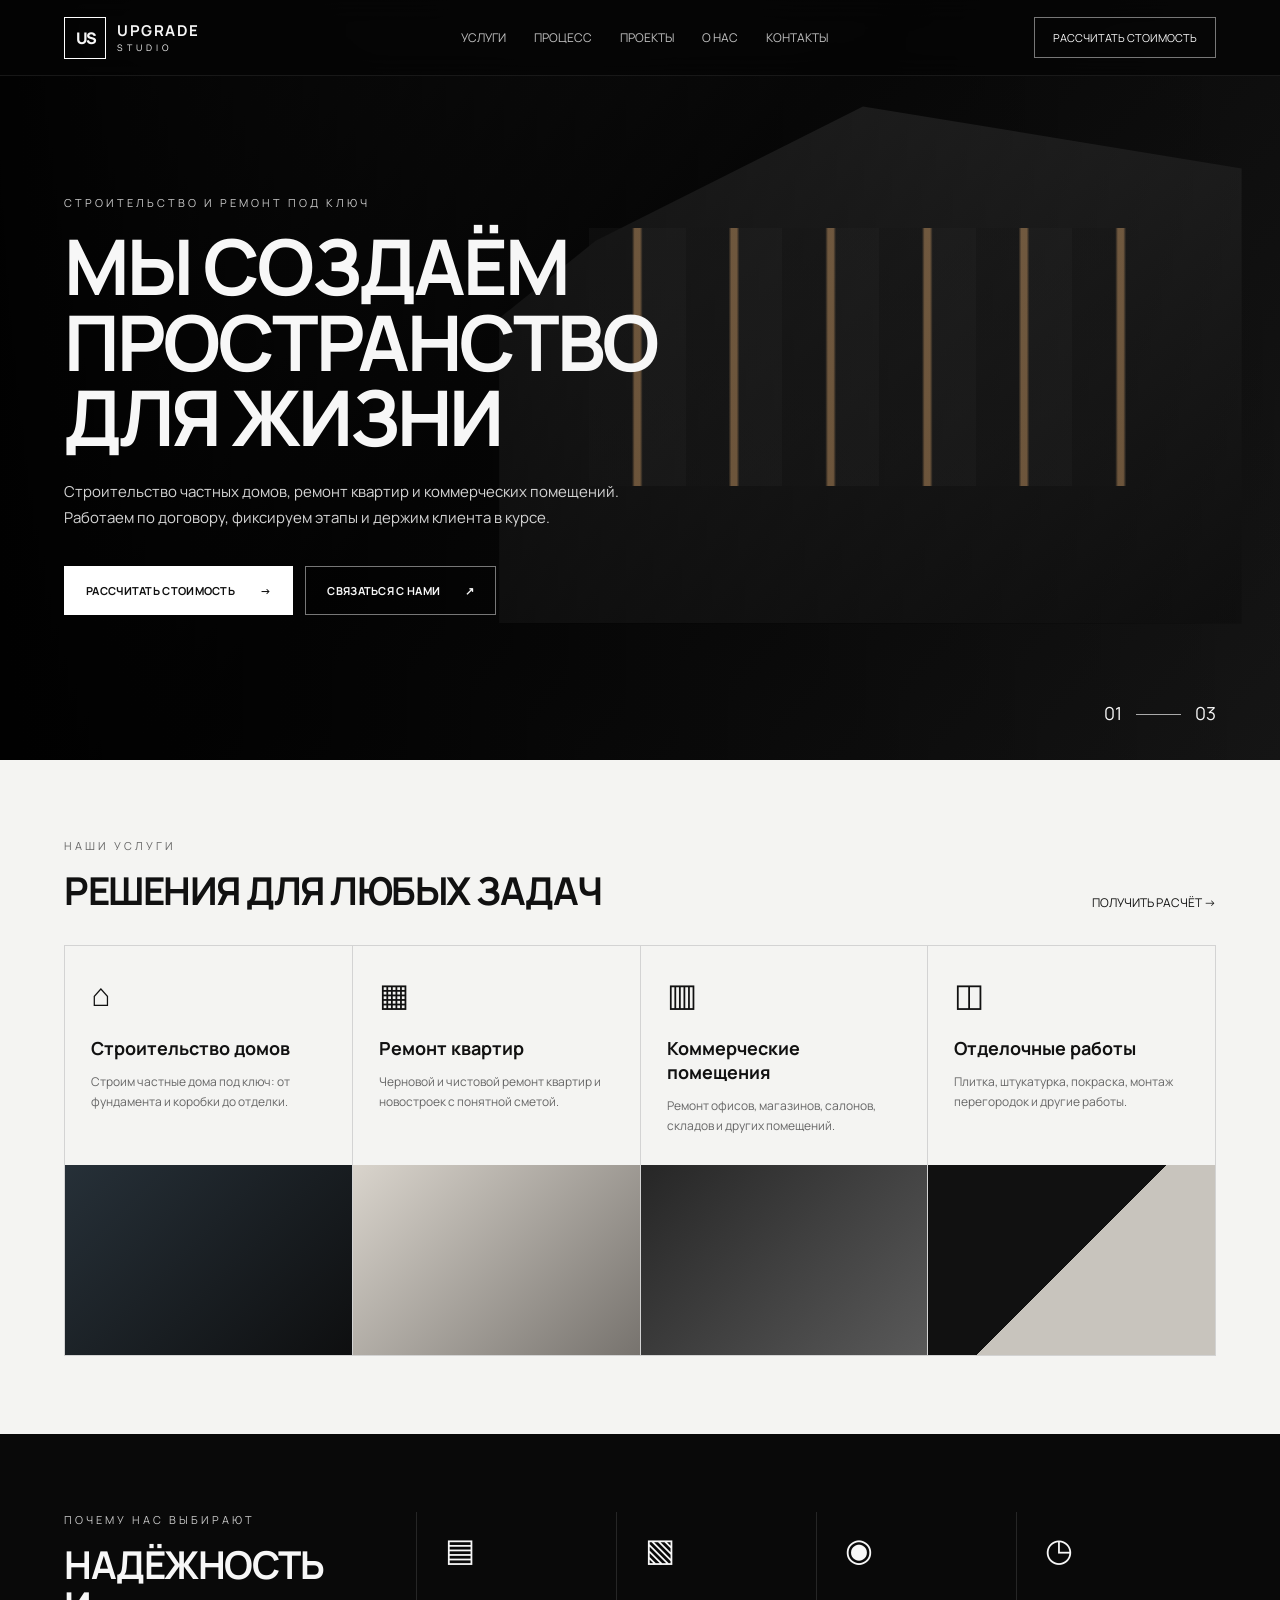
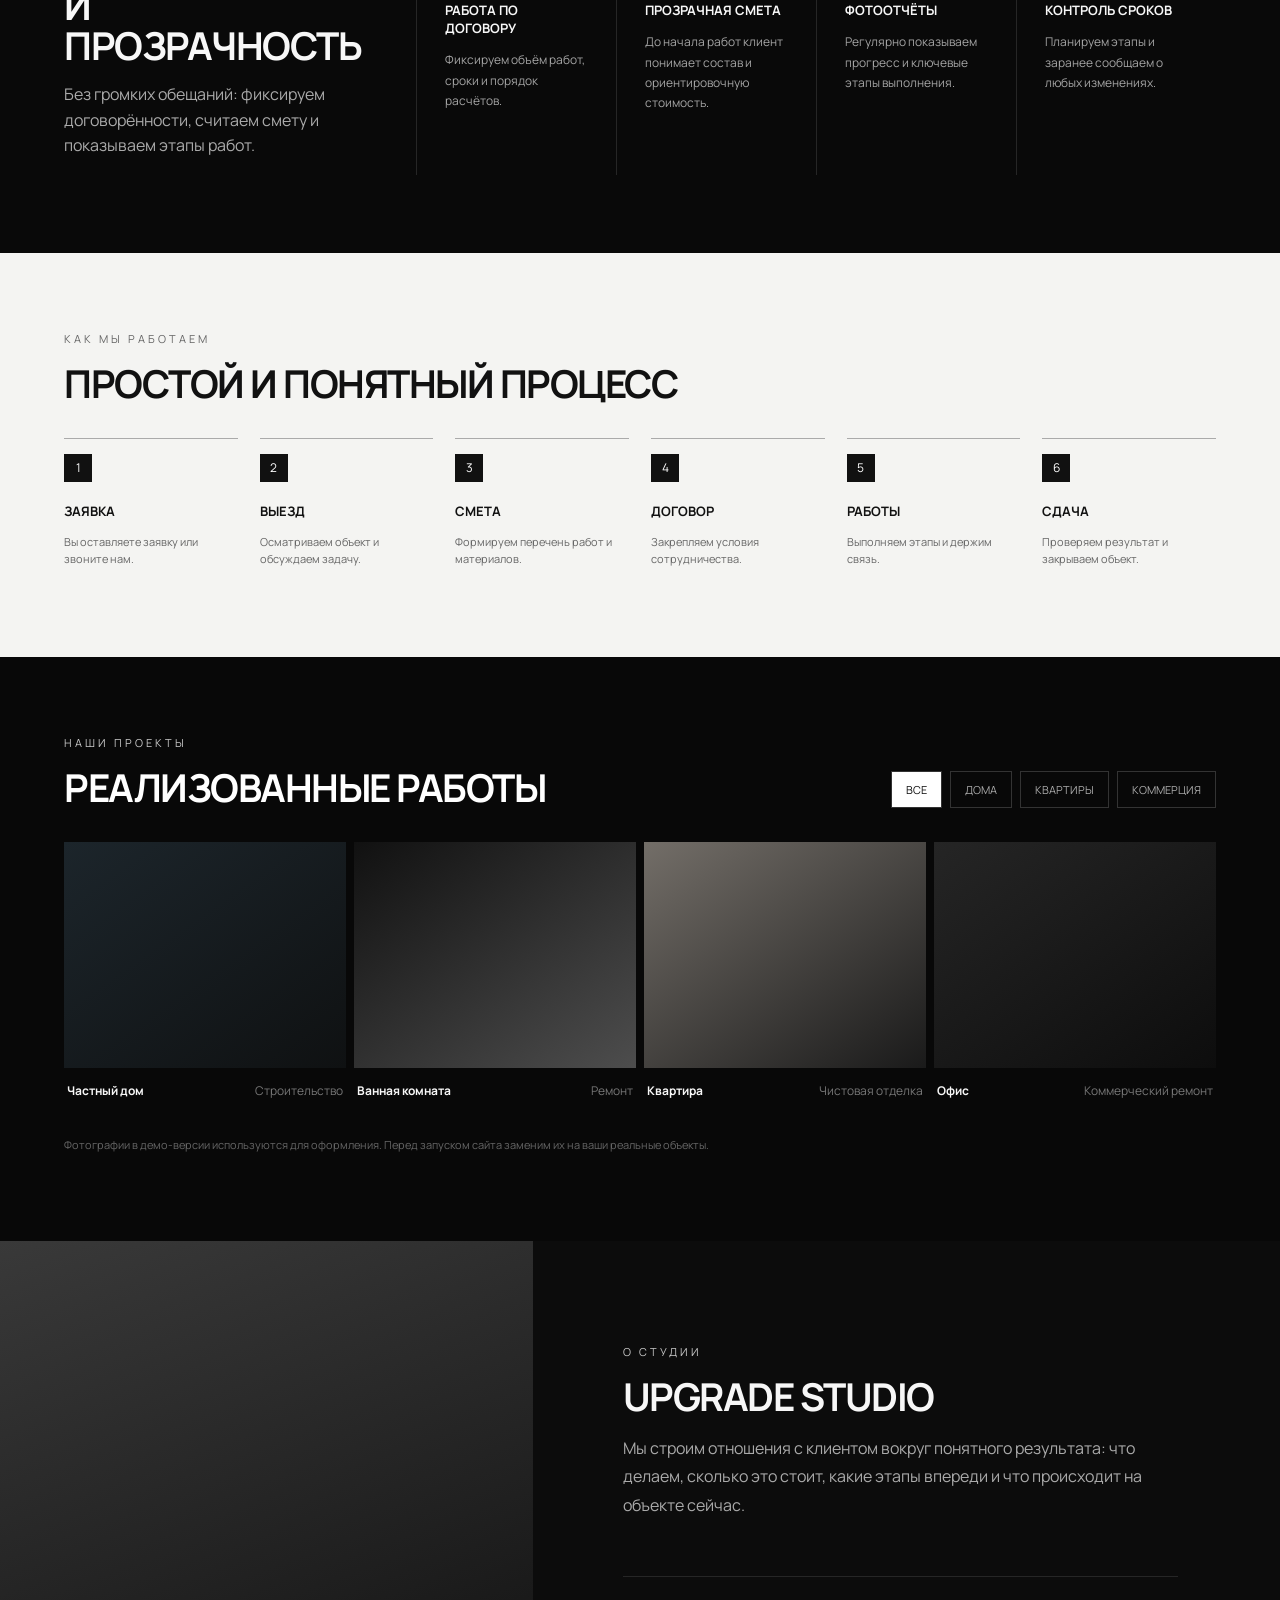
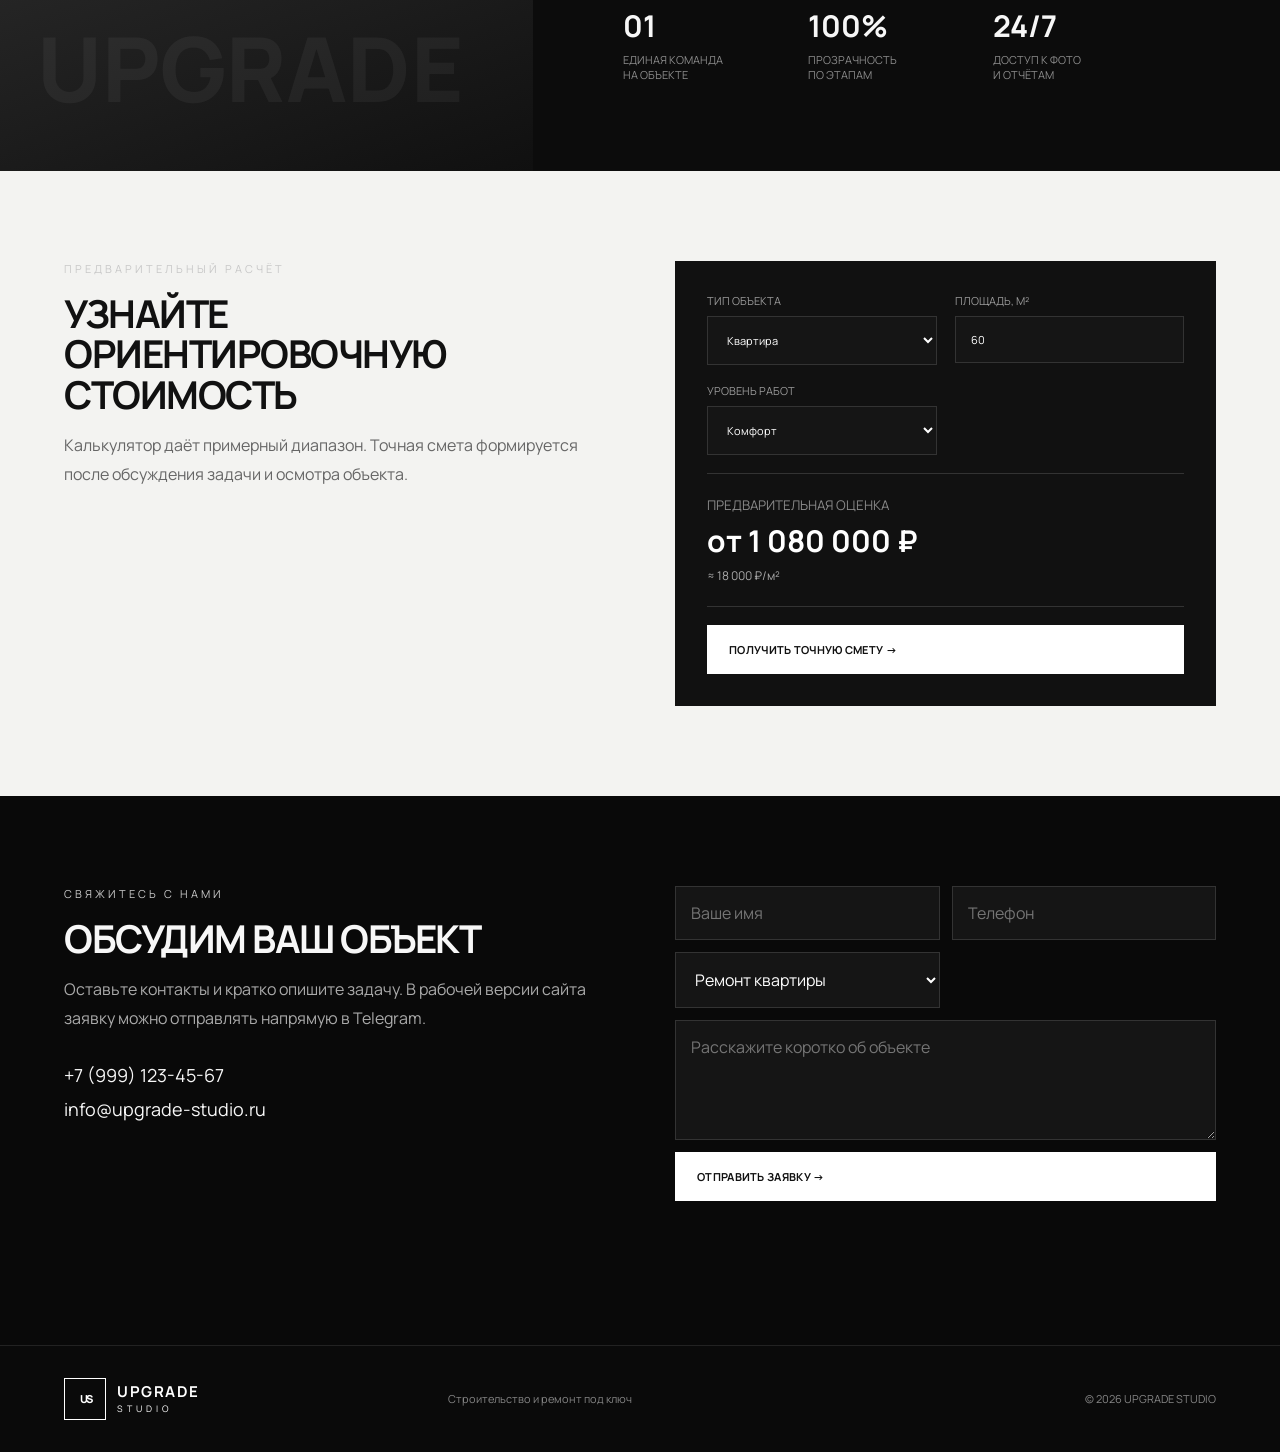
==== index.html @ ac1c72d6 "Add files via upload" ====
<!doctype html>
<html lang="ru">
<head>
  <meta charset="utf-8" />
  <meta name="viewport" content="width=device-width,initial-scale=1" />
  <meta name="description" content="UPGRADE STUDIO — строительство и ремонт под ключ. Прозрачная смета, договор, фотоотчёты и контроль сроков." />
  <title>UPGRADE STUDIO — строительство и ремонт под ключ</title>
  <link rel="preconnect" href="https://fonts.googleapis.com">
  <link rel="preconnect" href="https://fonts.gstatic.com" crossorigin>
  <link href="https://fonts.googleapis.com/css2?family=Manrope:wght@400;500;600;700;800&display=swap" rel="stylesheet">
  <link rel="stylesheet" href="styles.css" />
</head>
<body>
  <header class="header" id="top">
    <a class="brand" href="#top" aria-label="UPGRADE STUDIO">
      <span class="brand-mark">US</span>
      <span class="brand-text"><b>UPGRADE</b><small>STUDIO</small></span>
    </a>
    <nav class="nav" id="nav">
      <a href="#services">Услуги</a>
      <a href="#process">Процесс</a>
      <a href="#projects">Проекты</a>
      <a href="#about">О нас</a>
      <a href="#contacts">Контакты</a>
    </nav>
    <a class="header-cta" href="#calc">Рассчитать стоимость</a>
    <button class="menu-btn" id="menuBtn" aria-label="Открыть меню">☰</button>
  </header>

  <main>
    <section class="hero">
      <div class="hero-bg" aria-hidden="true"></div>
      <div class="hero-overlay" aria-hidden="true"></div>
      <div class="hero-content reveal">
        <p class="eyebrow">СТРОИТЕЛЬСТВО И РЕМОНТ ПОД КЛЮЧ</p>
        <h1>МЫ СОЗДАЁМ<br>ПРОСТРАНСТВО<br>ДЛЯ ЖИЗНИ</h1>
        <p class="hero-copy">Строительство частных домов, ремонт квартир и коммерческих помещений. Работаем по договору, фиксируем этапы и держим клиента в курсе.</p>
        <div class="hero-actions">
          <a class="btn btn-light" href="#calc">Рассчитать стоимость <span>→</span></a>
          <a class="btn btn-ghost" href="#contacts">Связаться с нами <span>↗</span></a>
        </div>
      </div>
      <div class="hero-index">01 <span></span> 03</div>
    </section>

    <section class="section light" id="services">
      <div class="section-head reveal">
        <div>
          <p class="eyebrow dark">НАШИ УСЛУГИ</p>
          <h2>РЕШЕНИЯ ДЛЯ ЛЮБЫХ ЗАДАЧ</h2>
        </div>
        <a class="text-link" href="#calc">Получить расчёт →</a>
      </div>
      <div class="service-grid">
        <article class="service-card reveal">
          <div class="service-icon">⌂</div>
          <h3>Строительство домов</h3>
          <p>Строим частные дома под ключ: от фундамента и коробки до отделки.</p>
          <div class="service-photo photo-house"></div>
        </article>
        <article class="service-card reveal">
          <div class="service-icon">▦</div>
          <h3>Ремонт квартир</h3>
          <p>Черновой и чистовой ремонт квартир и новостроек с понятной сметой.</p>
          <div class="service-photo photo-flat"></div>
        </article>
        <article class="service-card reveal">
          <div class="service-icon">▥</div>
          <h3>Коммерческие помещения</h3>
          <p>Ремонт офисов, магазинов, салонов, складов и других помещений.</p>
          <div class="service-photo photo-office"></div>
        </article>
        <article class="service-card reveal">
          <div class="service-icon">◫</div>
          <h3>Отделочные работы</h3>
          <p>Плитка, штукатурка, покраска, монтаж перегородок и другие работы.</p>
          <div class="service-photo photo-finish"></div>
        </article>
      </div>
    </section>

    <section class="section dark-section" id="trust">
      <div class="trust-intro reveal">
        <p class="eyebrow">ПОЧЕМУ НАС ВЫБИРАЮТ</p>
        <h2>НАДЁЖНОСТЬ<br>И ПРОЗРАЧНОСТЬ</h2>
        <p>Без громких обещаний: фиксируем договорённости, считаем смету и показываем этапы работ.</p>
      </div>
      <div class="trust-grid">
        <article class="trust-card reveal"><div>▤</div><h3>Работа по договору</h3><p>Фиксируем объём работ, сроки и порядок расчётов.</p></article>
        <article class="trust-card reveal"><div>▧</div><h3>Прозрачная смета</h3><p>До начала работ клиент понимает состав и ориентировочную стоимость.</p></article>
        <article class="trust-card reveal"><div>◉</div><h3>Фотоотчёты</h3><p>Регулярно показываем прогресс и ключевые этапы выполнения.</p></article>
        <article class="trust-card reveal"><div>◷</div><h3>Контроль сроков</h3><p>Планируем этапы и заранее сообщаем о любых изменениях.</p></article>
      </div>
    </section>

    <section class="section light" id="process">
      <div class="section-head reveal">
        <div><p class="eyebrow dark">КАК МЫ РАБОТАЕМ</p><h2>ПРОСТОЙ И ПОНЯТНЫЙ ПРОЦЕСС</h2></div>
      </div>
      <div class="process-grid">
        <div class="step reveal"><span>1</span><h3>Заявка</h3><p>Вы оставляете заявку или звоните нам.</p></div>
        <div class="step reveal"><span>2</span><h3>Выезд</h3><p>Осматриваем объект и обсуждаем задачу.</p></div>
        <div class="step reveal"><span>3</span><h3>Смета</h3><p>Формируем перечень работ и материалов.</p></div>
        <div class="step reveal"><span>4</span><h3>Договор</h3><p>Закрепляем условия сотрудничества.</p></div>
        <div class="step reveal"><span>5</span><h3>Работы</h3><p>Выполняем этапы и держим связь.</p></div>
        <div class="step reveal"><span>6</span><h3>Сдача</h3><p>Проверяем результат и закрываем объект.</p></div>
      </div>
    </section>

    <section class="projects" id="projects">
      <div class="section-head projects-head reveal">
        <div><p class="eyebrow">НАШИ ПРОЕКТЫ</p><h2>РЕАЛИЗОВАННЫЕ РАБОТЫ</h2></div>
        <div class="filters" role="tablist">
          <button class="filter active" data-filter="all">Все</button>
          <button class="filter" data-filter="house">Дома</button>
          <button class="filter" data-filter="flat">Квартиры</button>
          <button class="filter" data-filter="commercial">Коммерция</button>
        </div>
      </div>
      <div class="project-grid">
        <article class="project house reveal"><div class="project-photo p1"></div><div class="project-meta"><b>Частный дом</b><span>Строительство</span></div></article>
        <article class="project flat reveal"><div class="project-photo p2"></div><div class="project-meta"><b>Ванная комната</b><span>Ремонт</span></div></article>
        <article class="project flat reveal"><div class="project-photo p3"></div><div class="project-meta"><b>Квартира</b><span>Чистовая отделка</span></div></article>
        <article class="project commercial reveal"><div class="project-photo p4"></div><div class="project-meta"><b>Офис</b><span>Коммерческий ремонт</span></div></article>
      </div>
      <p class="projects-note">Фотографии в демо-версии используются для оформления. Перед запуском сайта заменим их на ваши реальные объекты.</p>
    </section>

    <section class="about" id="about">
      <div class="about-photo reveal"></div>
      <div class="about-copy reveal">
        <p class="eyebrow">О СТУДИИ</p>
        <h2>UPGRADE STUDIO</h2>
        <p>Мы строим отношения с клиентом вокруг понятного результата: что делаем, сколько это стоит, какие этапы впереди и что происходит на объекте сейчас.</p>
        <div class="stats">
          <div><strong>01</strong><span>единая команда<br>на объекте</span></div>
          <div><strong>100%</strong><span>прозрачность<br>по этапам</span></div>
          <div><strong>24/7</strong><span>доступ к фото<br>и отчётам</span></div>
        </div>
      </div>
    </section>

    <section class="calculator" id="calc">
      <div class="calc-copy reveal">
        <p class="eyebrow">ПРЕДВАРИТЕЛЬНЫЙ РАСЧЁТ</p>
        <h2>УЗНАЙТЕ ОРИЕНТИРОВОЧНУЮ СТОИМОСТЬ</h2>
        <p>Калькулятор даёт примерный диапазон. Точная смета формируется после обсуждения задачи и осмотра объекта.</p>
      </div>
      <form class="calc-box reveal" id="calcForm">
        <label>Тип объекта
          <select id="type">
            <option value="flat">Квартира</option>
            <option value="house">Дом</option>
            <option value="commercial">Коммерческое помещение</option>
          </select>
        </label>
        <label>Площадь, м²
          <input id="area" type="number" min="10" max="1000" value="60" />
        </label>
        <label>Уровень работ
          <select id="level">
            <option value="base">Базовый</option>
            <option value="comfort" selected>Комфорт</option>
            <option value="premium">Премиум</option>
          </select>
        </label>
        <div class="estimate">
          <small>Предварительная оценка</small>
          <strong id="estimateValue">от 1 080 000 ₽</strong>
          <span id="estimateNote">≈ 18 000 ₽/м²</span>
        </div>
        <a class="btn btn-light full" href="#contacts">Получить точную смету →</a>
      </form>
    </section>

    <section class="contacts" id="contacts">
      <div class="contact-copy reveal">
        <p class="eyebrow">СВЯЖИТЕСЬ С НАМИ</p>
        <h2>ОБСУДИМ ВАШ ОБЪЕКТ</h2>
        <p>Оставьте контакты и кратко опишите задачу. В рабочей версии сайта заявку можно отправлять напрямую в Telegram.</p>
        <div class="contact-links">
          <a href="tel:+79991234567">+7 (999) 123-45-67</a>
          <a href="mailto:info@upgrade-studio.ru">info@upgrade-studio.ru</a>
        </div>
      </div>
      <form class="lead-form reveal" id="leadForm">
        <input name="name" placeholder="Ваше имя" required />
        <input name="phone" placeholder="Телефон" required />
        <select name="service"><option>Ремонт квартиры</option><option>Строительство дома</option><option>Коммерческое помещение</option><option>Отделочные работы</option></select>
        <textarea name="message" placeholder="Расскажите коротко об объекте"></textarea>
        <button class="btn btn-light full" type="submit">Отправить заявку →</button>
        <p class="form-status" id="formStatus"></p>
      </form>
    </section>
  </main>

  <footer class="footer">
    <a class="brand" href="#top"><span class="brand-mark">US</span><span class="brand-text"><b>UPGRADE</b><small>STUDIO</small></span></a>
    <p>Строительство и ремонт под ключ</p>
    <p>© 2026 UPGRADE STUDIO</p>
  </footer>
  <script src="script.js"></script>
</body>
</html>
---- styles.css ----
:root{--bg:#0a0a0a;--panel:#111;--text:#f7f7f7;--muted:#9d9d9d;--line:#262626;--light:#f4f4f2;--ink:#111}
*{box-sizing:border-box}html{scroll-behavior:smooth}body{margin:0;font-family:Manrope,Arial,sans-serif;background:var(--bg);color:var(--text)}a{color:inherit;text-decoration:none}button,input,select,textarea{font:inherit}
.header{height:76px;position:fixed;z-index:30;left:0;right:0;top:0;display:flex;align-items:center;gap:34px;padding:0 5vw;background:rgba(5,5,5,.72);backdrop-filter:blur(14px);border-bottom:1px solid rgba(255,255,255,.08)}.brand{display:flex;align-items:center;gap:11px;min-width:190px}.brand-mark{width:42px;height:42px;border:1px solid #fff;display:grid;place-items:center;font-weight:800;letter-spacing:-2px}.brand-text{display:flex;flex-direction:column;line-height:1}.brand-text b{font-size:15px;letter-spacing:1.5px}.brand-text small{font-size:9px;letter-spacing:4px;margin-top:5px}.nav{display:flex;gap:28px;margin:auto;font-size:12px;text-transform:uppercase}.nav a{opacity:.78;transition:.2s}.nav a:hover{opacity:1}.header-cta{border:1px solid #777;padding:12px 18px;font-size:11px;text-transform:uppercase}.menu-btn{display:none;margin-left:auto;background:none;border:0;color:#fff;font-size:26px}
.hero{min-height:760px;position:relative;display:flex;align-items:center;padding:120px 5vw 70px;overflow:hidden}.hero-bg{position:absolute;inset:0;background:linear-gradient(135deg,#222 0%,#0b0b0b 45%,#181818 100%)}.hero-bg:after{content:"";position:absolute;right:3vw;top:14%;width:58%;height:68%;background:linear-gradient(145deg,#333,#111);clip-path:polygon(13% 26%,49% 0,100% 12%,100% 100%,0 100%,0 41%);box-shadow:0 40px 120px #000}.hero-bg:before{content:"";position:absolute;right:12vw;top:30%;width:42%;height:34%;background:repeating-linear-gradient(90deg,#161616 0 8%,#d9a56c 8.5% 9.5%,#202020 10% 18%);opacity:.45;z-index:2}.hero-overlay{position:absolute;inset:0;background:linear-gradient(90deg,rgba(0,0,0,.95),rgba(0,0,0,.52) 46%,rgba(0,0,0,.12))}.hero-content{position:relative;z-index:3;max-width:650px}.eyebrow{font-size:11px;letter-spacing:3px;color:#c8c8c8;margin:0 0 18px}.eyebrow.dark{color:#666}.hero h1{font-size:clamp(50px,6vw,88px);line-height:.98;letter-spacing:-3px;margin:0 0 25px}.hero-copy{max-width:600px;color:#d4d4d4;line-height:1.75;font-size:15px}.hero-actions{display:flex;gap:12px;margin-top:34px;flex-wrap:wrap}.btn{display:inline-flex;align-items:center;justify-content:space-between;gap:25px;padding:16px 21px;border:1px solid transparent;text-transform:uppercase;font-size:11px;font-weight:700;letter-spacing:.3px;cursor:pointer}.btn-light{background:#fff;color:#111}.btn-ghost{border-color:#777;background:rgba(0,0,0,.18)}.full{width:100%}.hero-index{position:absolute;right:5vw;bottom:35px;z-index:3;font-size:18px}.hero-index span{display:inline-block;width:45px;border-top:1px solid #aaa;margin:0 10px 5px}
.section{padding:78px 5vw}.light{background:var(--light);color:var(--ink)}.section-head{display:flex;align-items:end;justify-content:space-between;margin-bottom:34px}.section h2,.projects h2,.about h2,.calculator h2,.contacts h2{font-size:clamp(30px,3vw,48px);line-height:1.05;margin:0;letter-spacing:-1.5px}.text-link{font-size:12px;text-transform:uppercase}.service-grid{display:grid;grid-template-columns:repeat(4,1fr);border-top:1px solid #d3d3d3;border-left:1px solid #d3d3d3}.service-card{border-right:1px solid #d3d3d3;border-bottom:1px solid #d3d3d3;padding:26px 26px 0;min-height:410px;display:flex;flex-direction:column}.service-icon{font-size:32px;margin-bottom:20px}.service-card h3{font-size:18px;margin:0 0 12px}.service-card p{font-size:12px;color:#666;line-height:1.6;margin:0 0 22px}.service-photo{height:190px;margin:auto -26px 0;background:#ccc}.photo-house{background:linear-gradient(135deg,#263038,#0e0f10)}.photo-flat{background:linear-gradient(135deg,#d9d4cc,#77736e)}.photo-office{background:linear-gradient(135deg,#262626,#595959)}.photo-finish{background:linear-gradient(135deg,#111 0 50%,#c8c4bd 50%)}
.dark-section{display:grid;grid-template-columns:1.1fr 3fr;gap:55px;background:#090909}.trust-intro p:last-child{color:#aaa;line-height:1.6}.trust-grid{display:grid;grid-template-columns:repeat(4,1fr)}.trust-card{padding:15px 28px;border-left:1px solid var(--line)}.trust-card>div{font-size:32px;margin-bottom:30px}.trust-card h3{font-size:13px;text-transform:uppercase}.trust-card p{font-size:12px;line-height:1.7;color:#a4a4a4}
.process-grid{display:grid;grid-template-columns:repeat(6,1fr);gap:22px}.step{border-top:1px solid #aaa;padding-top:16px;position:relative}.step span{display:inline-grid;place-items:center;width:28px;height:28px;background:#111;color:#fff;font-size:12px;margin-top:-30px}.step h3{font-size:13px;margin-top:20px;text-transform:uppercase}.step p{font-size:11px;color:#666;line-height:1.6}
.projects{padding:78px 5vw;background:#080808}.projects-head{color:#fff}.filters{display:flex;gap:8px;flex-wrap:wrap}.filter{background:transparent;border:1px solid #333;color:#aaa;padding:10px 14px;cursor:pointer;font-size:11px;text-transform:uppercase}.filter.active{background:#fff;color:#111}.project-grid{display:grid;grid-template-columns:repeat(4,1fr);gap:8px}.project{transition:.25s}.project.hidden{display:none}.project-photo{aspect-ratio:1.25;background:#222}.p1{background:linear-gradient(145deg,#1c252b,#0f1112)}.p2{background:linear-gradient(145deg,#111,#4d4d4d)}.p3{background:linear-gradient(145deg,#736e68,#1a1a1a)}.p4{background:linear-gradient(145deg,#252525,#0d0d0d)}.project-meta{display:flex;justify-content:space-between;gap:12px;padding:14px 3px;font-size:12px}.project-meta span{color:#777}.projects-note{font-size:11px;color:#666;margin-top:24px}
.about{display:grid;grid-template-columns:1fr 1.4fr;min-height:530px;background:#0c0c0c}.about-photo{min-height:530px;background:linear-gradient(160deg,#393939,#101010);position:relative}.about-photo:after{content:"UPGRADE";position:absolute;left:7%;bottom:8%;font-size:7vw;font-weight:800;color:rgba(255,255,255,.05)}.about-copy{padding:75px 8vw 60px 7vw;display:flex;flex-direction:column;justify-content:center}.about-copy>p:not(.eyebrow){max-width:650px;color:#aaa;line-height:1.8}.stats{display:grid;grid-template-columns:repeat(3,1fr);margin-top:40px;border-top:1px solid var(--line);padding-top:28px}.stats div{display:flex;flex-direction:column;gap:6px}.stats strong{font-size:30px}.stats span{font-size:11px;color:#8b8b8b;text-transform:uppercase;line-height:1.4}
.calculator{display:grid;grid-template-columns:1fr 1fr;gap:70px;padding:90px 5vw;background:#f3f3f1;color:#111}.calc-copy p:last-child{color:#666;line-height:1.8;max-width:560px}.calc-box{background:#111;color:#fff;padding:32px;display:grid;grid-template-columns:1fr 1fr;gap:18px}.calc-box label{font-size:11px;text-transform:uppercase;color:#999;display:flex;flex-direction:column;gap:8px}.calc-box input,.calc-box select,.lead-form input,.lead-form select,.lead-form textarea{width:100%;padding:15px;background:#151515;border:1px solid #333;color:#fff;outline:none}.estimate{grid-column:1/-1;border-top:1px solid #333;border-bottom:1px solid #333;padding:22px 0;display:flex;flex-direction:column;gap:6px}.estimate small{color:#888;text-transform:uppercase}.estimate strong{font-size:30px}.estimate span{color:#aaa;font-size:12px}.calc-box .full{grid-column:1/-1}
.contacts{display:grid;grid-template-columns:1fr 1fr;gap:70px;padding:90px 5vw;background:#090909}.contact-copy>p:not(.eyebrow){color:#aaa;line-height:1.8;max-width:550px}.contact-links{display:flex;flex-direction:column;gap:10px;margin-top:30px;font-size:18px}.lead-form{display:grid;grid-template-columns:1fr 1fr;gap:12px}.lead-form textarea{grid-column:1/-1;min-height:120px;resize:vertical}.lead-form .full,.form-status{grid-column:1/-1}.form-status{font-size:12px;color:#a7a7a7;min-height:18px}.footer{padding:32px 5vw;border-top:1px solid #222;display:grid;grid-template-columns:1fr 1fr 1fr;align-items:center;color:#858585;font-size:11px}.footer .brand{color:#fff}.footer p:last-child{text-align:right}
.reveal{opacity:0;transform:translateY(28px);transition:opacity .7s ease,transform .7s ease}.reveal.visible{opacity:1;transform:none}
@media(max-width:1000px){.nav,.header-cta{display:none}.menu-btn{display:block}.nav.open{display:flex;position:absolute;top:76px;left:0;right:0;background:#090909;flex-direction:column;padding:25px 5vw;border-bottom:1px solid #222}.hero{min-height:700px}.service-grid,.project-grid{grid-template-columns:repeat(2,1fr)}.dark-section{grid-template-columns:1fr}.trust-grid{grid-template-columns:repeat(2,1fr)}.process-grid{grid-template-columns:repeat(3,1fr);row-gap:45px}.calculator,.contacts{grid-template-columns:1fr}.about{grid-template-columns:1fr}.about-photo{min-height:360px}.footer{grid-template-columns:1fr;gap:20px}.footer p:last-child{text-align:left}}
@media(max-width:640px){.header{padding:0 20px}.brand{min-width:0}.hero,.section,.projects,.calculator,.contacts{padding-left:20px;padding-right:20px}.hero{min-height:680px}.hero h1{font-size:48px;letter-spacing:-2px}.hero-copy{font-size:13px}.section-head{align-items:flex-start;gap:24px;flex-direction:column}.service-grid,.project-grid,.trust-grid{grid-template-columns:1fr}.process-grid{grid-template-columns:1fr 1fr}.calc-box,.lead-form{grid-template-columns:1fr}.calc-box label,.lead-form input,.lead-form select,.lead-form textarea,.lead-form .full{grid-column:1}.stats{grid-template-columns:1fr;gap:20px}.about-copy{padding:60px 20px}.filters{width:100%}.project-meta{flex-direction:column}.hero-index{display:none}}
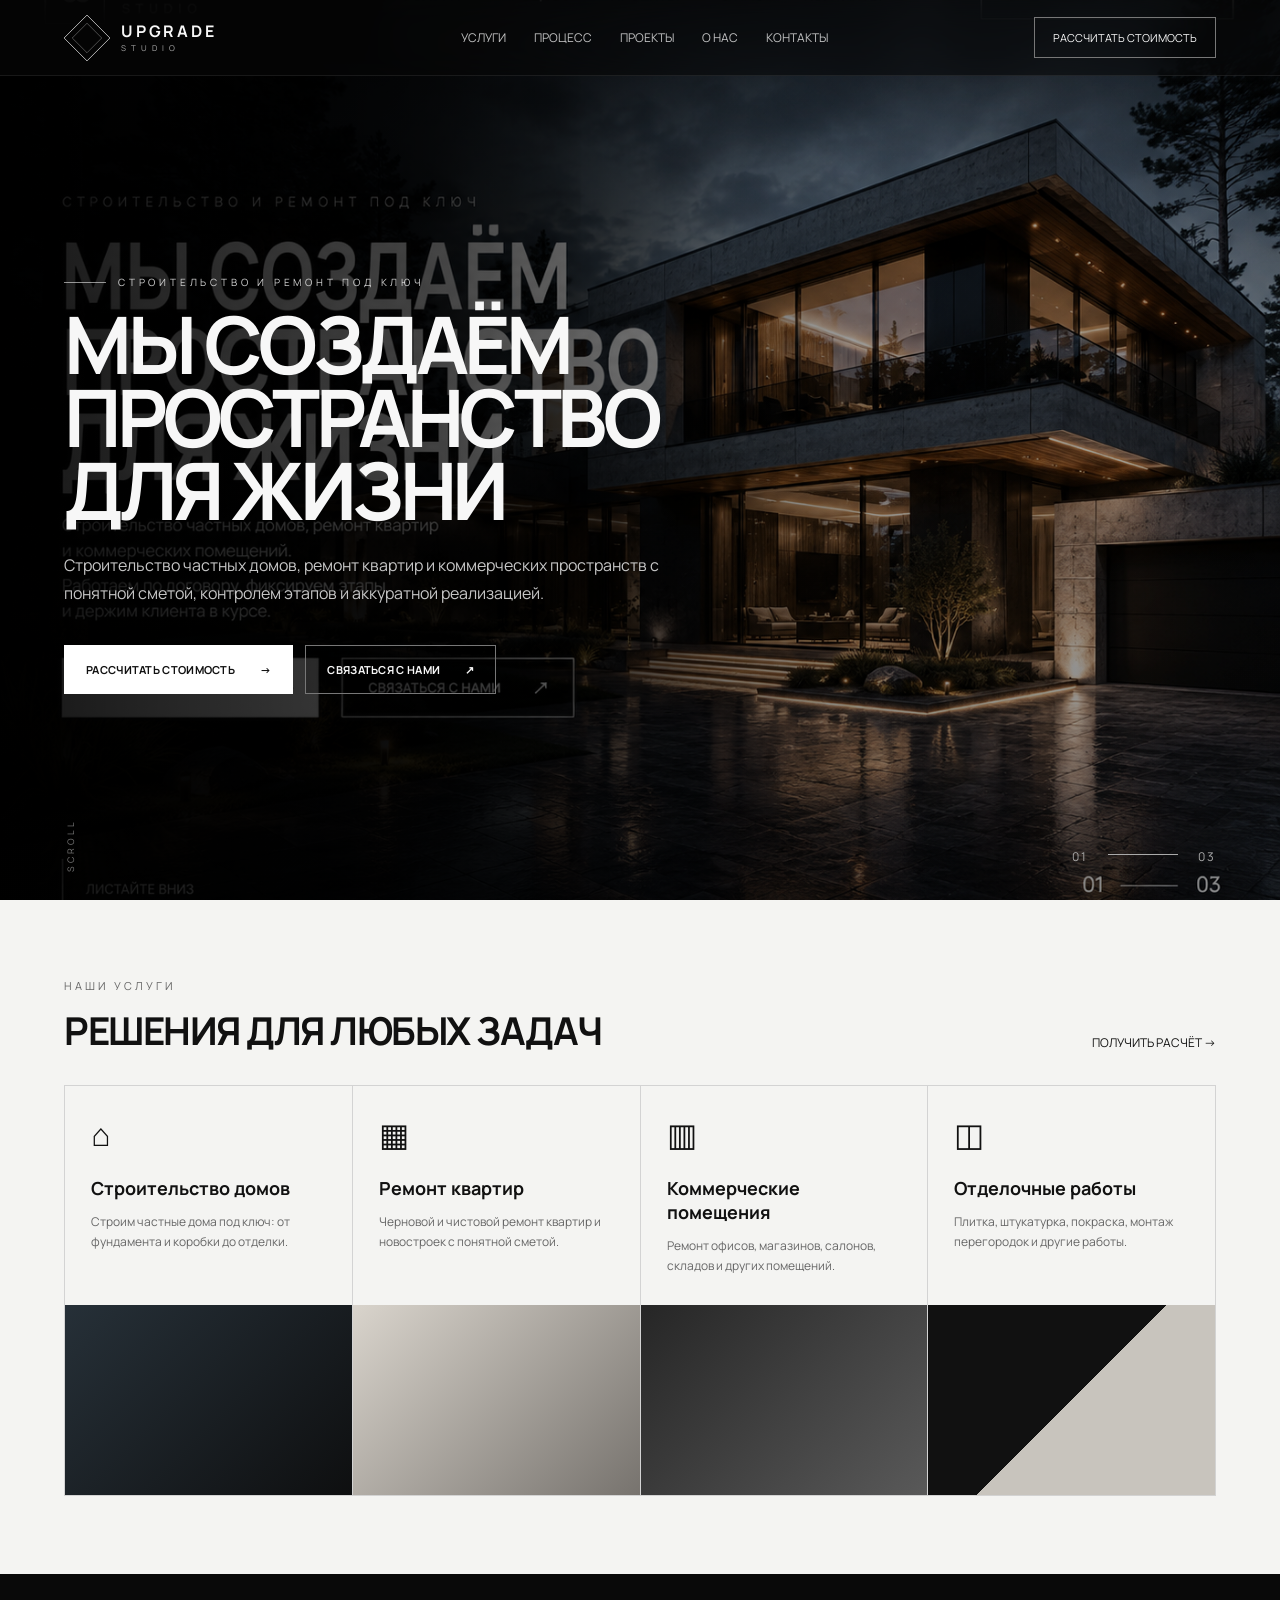
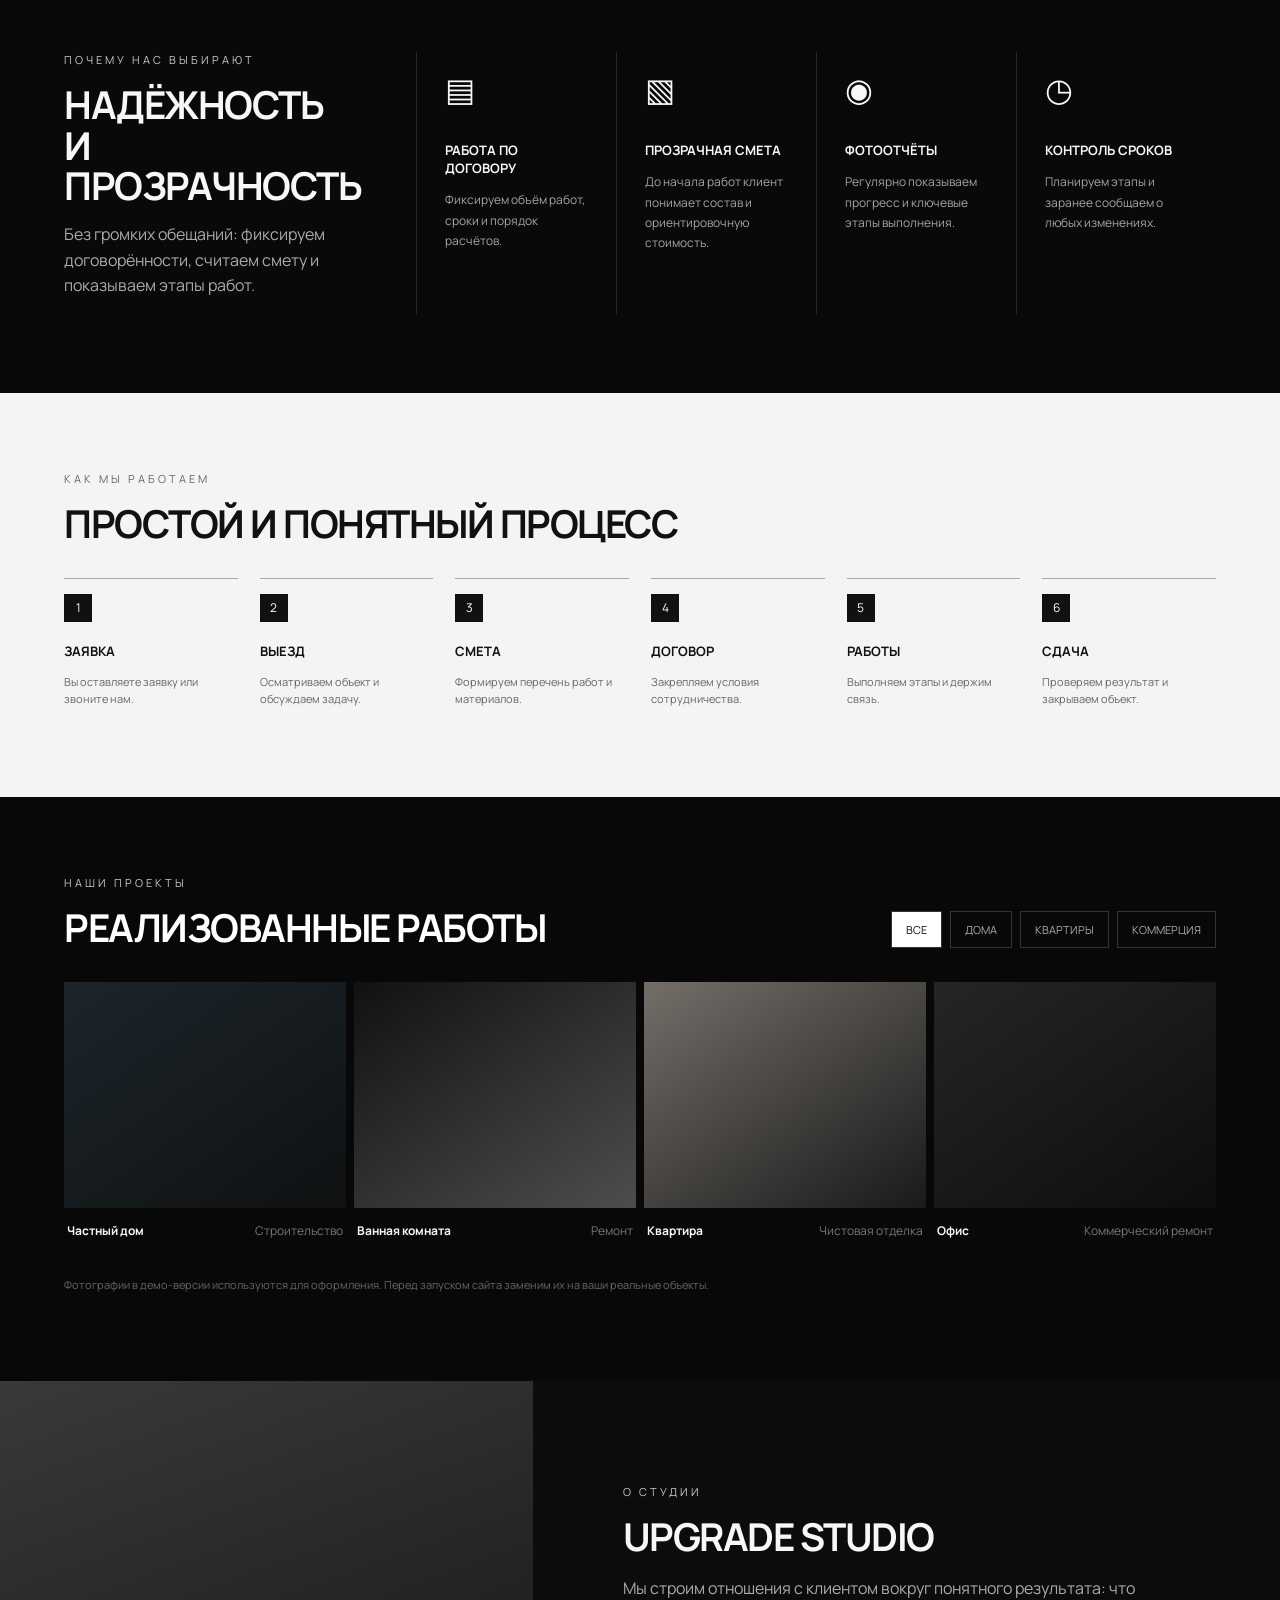
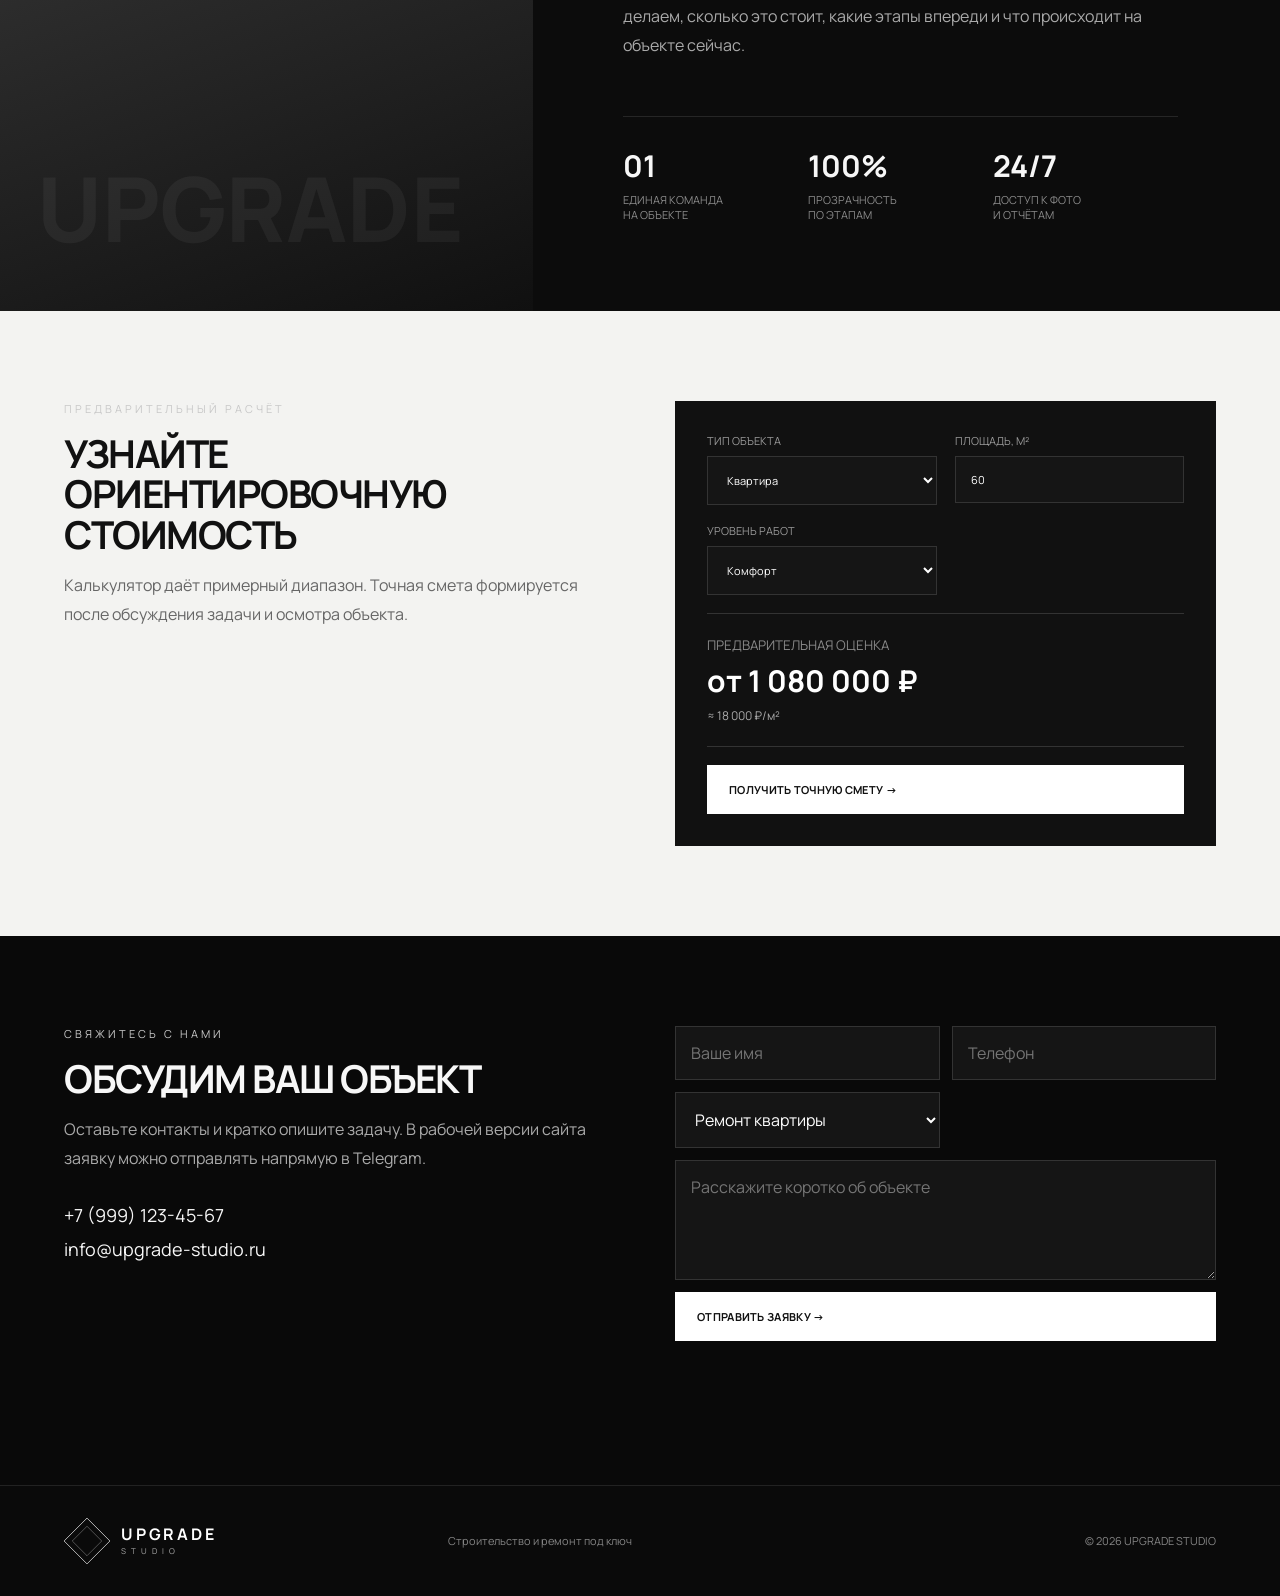
==== commit ae792577: "Add files via upload" ====
--- a/index.html
+++ b/index.html
@@ -8,7 +8,157 @@
   <link rel="preconnect" href="https://fonts.googleapis.com">
   <link rel="preconnect" href="https://fonts.gstatic.com" crossorigin>
   <link href="https://fonts.googleapis.com/css2?family=Manrope:wght@400;500;600;700;800&display=swap" rel="stylesheet">
-  <link rel="stylesheet" href="styles.css" />
+  <style>
+:root{--bg:#0a0a0a;--panel:#111;--text:#f7f7f7;--muted:#9d9d9d;--line:#262626;--light:#f4f4f2;--ink:#111}
+*{box-sizing:border-box}html{scroll-behavior:smooth}body{margin:0;font-family:Manrope,Arial,sans-serif;background:var(--bg);color:var(--text)}a{color:inherit;text-decoration:none}button,input,select,textarea{font:inherit}
+.header{height:76px;position:fixed;z-index:30;left:0;right:0;top:0;display:flex;align-items:center;gap:34px;padding:0 5vw;background:rgba(5,5,5,.72);backdrop-filter:blur(14px);border-bottom:1px solid rgba(255,255,255,.08)}.brand{display:flex;align-items:center;gap:11px;min-width:190px}.brand-mark{width:42px;height:42px;border:1px solid #fff;display:grid;place-items:center;font-weight:800;letter-spacing:-2px}.brand-text{display:flex;flex-direction:column;line-height:1}.brand-text b{font-size:15px;letter-spacing:1.5px}.brand-text small{font-size:9px;letter-spacing:4px;margin-top:5px}.nav{display:flex;gap:28px;margin:auto;font-size:12px;text-transform:uppercase}.nav a{opacity:.78;transition:.2s}.nav a:hover{opacity:1}.header-cta{border:1px solid #777;padding:12px 18px;font-size:11px;text-transform:uppercase}.menu-btn{display:none;margin-left:auto;background:none;border:0;color:#fff;font-size:26px}
+.hero{min-height:760px;position:relative;display:flex;align-items:center;padding:120px 5vw 70px;overflow:hidden}.hero-bg{position:absolute;inset:0;background:linear-gradient(135deg,#222 0%,#0b0b0b 45%,#181818 100%)}.hero-bg:after{content:"";position:absolute;right:3vw;top:14%;width:58%;height:68%;background:linear-gradient(145deg,#333,#111);clip-path:polygon(13% 26%,49% 0,100% 12%,100% 100%,0 100%,0 41%);box-shadow:0 40px 120px #000}.hero-bg:before{content:"";position:absolute;right:12vw;top:30%;width:42%;height:34%;background:repeating-linear-gradient(90deg,#161616 0 8%,#d9a56c 8.5% 9.5%,#202020 10% 18%);opacity:.45;z-index:2}.hero-overlay{position:absolute;inset:0;background:linear-gradient(90deg,rgba(0,0,0,.95),rgba(0,0,0,.52) 46%,rgba(0,0,0,.12))}.hero-content{position:relative;z-index:3;max-width:650px}.eyebrow{font-size:11px;letter-spacing:3px;color:#c8c8c8;margin:0 0 18px}.eyebrow.dark{color:#666}.hero h1{font-size:clamp(50px,6vw,88px);line-height:.98;letter-spacing:-3px;margin:0 0 25px}.hero-copy{max-width:600px;color:#d4d4d4;line-height:1.75;font-size:15px}.hero-actions{display:flex;gap:12px;margin-top:34px;flex-wrap:wrap}.btn{display:inline-flex;align-items:center;justify-content:space-between;gap:25px;padding:16px 21px;border:1px solid transparent;text-transform:uppercase;font-size:11px;font-weight:700;letter-spacing:.3px;cursor:pointer}.btn-light{background:#fff;color:#111}.btn-ghost{border-color:#777;background:rgba(0,0,0,.18)}.full{width:100%}.hero-index{position:absolute;right:5vw;bottom:35px;z-index:3;font-size:18px}.hero-index span{display:inline-block;width:45px;border-top:1px solid #aaa;margin:0 10px 5px}
+.section{padding:78px 5vw}.light{background:var(--light);color:var(--ink)}.section-head{display:flex;align-items:end;justify-content:space-between;margin-bottom:34px}.section h2,.projects h2,.about h2,.calculator h2,.contacts h2{font-size:clamp(30px,3vw,48px);line-height:1.05;margin:0;letter-spacing:-1.5px}.text-link{font-size:12px;text-transform:uppercase}.service-grid{display:grid;grid-template-columns:repeat(4,1fr);border-top:1px solid #d3d3d3;border-left:1px solid #d3d3d3}.service-card{border-right:1px solid #d3d3d3;border-bottom:1px solid #d3d3d3;padding:26px 26px 0;min-height:410px;display:flex;flex-direction:column}.service-icon{font-size:32px;margin-bottom:20px}.service-card h3{font-size:18px;margin:0 0 12px}.service-card p{font-size:12px;color:#666;line-height:1.6;margin:0 0 22px}.service-photo{height:190px;margin:auto -26px 0;background:#ccc}.photo-house{background:linear-gradient(135deg,#263038,#0e0f10)}.photo-flat{background:linear-gradient(135deg,#d9d4cc,#77736e)}.photo-office{background:linear-gradient(135deg,#262626,#595959)}.photo-finish{background:linear-gradient(135deg,#111 0 50%,#c8c4bd 50%)}
+.dark-section{display:grid;grid-template-columns:1.1fr 3fr;gap:55px;background:#090909}.trust-intro p:last-child{color:#aaa;line-height:1.6}.trust-grid{display:grid;grid-template-columns:repeat(4,1fr)}.trust-card{padding:15px 28px;border-left:1px solid var(--line)}.trust-card>div{font-size:32px;margin-bottom:30px}.trust-card h3{font-size:13px;text-transform:uppercase}.trust-card p{font-size:12px;line-height:1.7;color:#a4a4a4}
+.process-grid{display:grid;grid-template-columns:repeat(6,1fr);gap:22px}.step{border-top:1px solid #aaa;padding-top:16px;position:relative}.step span{display:inline-grid;place-items:center;width:28px;height:28px;background:#111;color:#fff;font-size:12px;margin-top:-30px}.step h3{font-size:13px;margin-top:20px;text-transform:uppercase}.step p{font-size:11px;color:#666;line-height:1.6}
+.projects{padding:78px 5vw;background:#080808}.projects-head{color:#fff}.filters{display:flex;gap:8px;flex-wrap:wrap}.filter{background:transparent;border:1px solid #333;color:#aaa;padding:10px 14px;cursor:pointer;font-size:11px;text-transform:uppercase}.filter.active{background:#fff;color:#111}.project-grid{display:grid;grid-template-columns:repeat(4,1fr);gap:8px}.project{transition:.25s}.project.hidden{display:none}.project-photo{aspect-ratio:1.25;background:#222}.p1{background:linear-gradient(145deg,#1c252b,#0f1112)}.p2{background:linear-gradient(145deg,#111,#4d4d4d)}.p3{background:linear-gradient(145deg,#736e68,#1a1a1a)}.p4{background:linear-gradient(145deg,#252525,#0d0d0d)}.project-meta{display:flex;justify-content:space-between;gap:12px;padding:14px 3px;font-size:12px}.project-meta span{color:#777}.projects-note{font-size:11px;color:#666;margin-top:24px}
+.about{display:grid;grid-template-columns:1fr 1.4fr;min-height:530px;background:#0c0c0c}.about-photo{min-height:530px;background:linear-gradient(160deg,#393939,#101010);position:relative}.about-photo:after{content:"UPGRADE";position:absolute;left:7%;bottom:8%;font-size:7vw;font-weight:800;color:rgba(255,255,255,.05)}.about-copy{padding:75px 8vw 60px 7vw;display:flex;flex-direction:column;justify-content:center}.about-copy>p:not(.eyebrow){max-width:650px;color:#aaa;line-height:1.8}.stats{display:grid;grid-template-columns:repeat(3,1fr);margin-top:40px;border-top:1px solid var(--line);padding-top:28px}.stats div{display:flex;flex-direction:column;gap:6px}.stats strong{font-size:30px}.stats span{font-size:11px;color:#8b8b8b;text-transform:uppercase;line-height:1.4}
+.calculator{display:grid;grid-template-columns:1fr 1fr;gap:70px;padding:90px 5vw;background:#f3f3f1;color:#111}.calc-copy p:last-child{color:#666;line-height:1.8;max-width:560px}.calc-box{background:#111;color:#fff;padding:32px;display:grid;grid-template-columns:1fr 1fr;gap:18px}.calc-box label{font-size:11px;text-transform:uppercase;color:#999;display:flex;flex-direction:column;gap:8px}.calc-box input,.calc-box select,.lead-form input,.lead-form select,.lead-form textarea{width:100%;padding:15px;background:#151515;border:1px solid #333;color:#fff;outline:none}.estimate{grid-column:1/-1;border-top:1px solid #333;border-bottom:1px solid #333;padding:22px 0;display:flex;flex-direction:column;gap:6px}.estimate small{color:#888;text-transform:uppercase}.estimate strong{font-size:30px}.estimate span{color:#aaa;font-size:12px}.calc-box .full{grid-column:1/-1}
+.contacts{display:grid;grid-template-columns:1fr 1fr;gap:70px;padding:90px 5vw;background:#090909}.contact-copy>p:not(.eyebrow){color:#aaa;line-height:1.8;max-width:550px}.contact-links{display:flex;flex-direction:column;gap:10px;margin-top:30px;font-size:18px}.lead-form{display:grid;grid-template-columns:1fr 1fr;gap:12px}.lead-form textarea{grid-column:1/-1;min-height:120px;resize:vertical}.lead-form .full,.form-status{grid-column:1/-1}.form-status{font-size:12px;color:#a7a7a7;min-height:18px}.footer{padding:32px 5vw;border-top:1px solid #222;display:grid;grid-template-columns:1fr 1fr 1fr;align-items:center;color:#858585;font-size:11px}.footer .brand{color:#fff}.footer p:last-child{text-align:right}
+.reveal{opacity:0;transform:translateY(28px);transition:opacity .7s ease,transform .7s ease}.reveal.visible{opacity:1;transform:none}
+@media(max-width:1000px){.nav,.header-cta{display:none}.menu-btn{display:block}.nav.open{display:flex;position:absolute;top:76px;left:0;right:0;background:#090909;flex-direction:column;padding:25px 5vw;border-bottom:1px solid #222}.hero{min-height:700px}.service-grid,.project-grid{grid-template-columns:repeat(2,1fr)}.dark-section{grid-template-columns:1fr}.trust-grid{grid-template-columns:repeat(2,1fr)}.process-grid{grid-template-columns:repeat(3,1fr);row-gap:45px}.calculator,.contacts{grid-template-columns:1fr}.about{grid-template-columns:1fr}.about-photo{min-height:360px}.footer{grid-template-columns:1fr;gap:20px}.footer p:last-child{text-align:left}}
+@media(max-width:640px){.header{padding:0 20px}.brand{min-width:0}.hero,.section,.projects,.calculator,.contacts{padding-left:20px;padding-right:20px}.hero{min-height:680px}.hero h1{font-size:48px;letter-spacing:-2px}.hero-copy{font-size:13px}.section-head{align-items:flex-start;gap:24px;flex-direction:column}.service-grid,.project-grid,.trust-grid{grid-template-columns:1fr}.process-grid{grid-template-columns:1fr 1fr}.calc-box,.lead-form{grid-template-columns:1fr}.calc-box label,.lead-form input,.lead-form select,.lead-form textarea,.lead-form .full{grid-column:1}.stats{grid-template-columns:1fr;gap:20px}.about-copy{padding:60px 20px}.filters{width:100%}.project-meta{flex-direction:column}.hero-index{display:none}}
+
+/* --- UPGRADE STUDIO HERO v3 --- */
+.header{
+  background:rgba(7,7,7,.58);
+  backdrop-filter:blur(18px) saturate(120%);
+}
+.brand-mark{
+  width:46px;height:46px;border:0;position:relative;
+  font-size:0;letter-spacing:0;
+}
+.brand-mark:before,.brand-mark:after{
+  content:"";position:absolute;inset:0;border:1px solid rgba(255,255,255,.9);
+  transform:rotate(45deg) scale(.72);
+}
+.brand-mark:after{
+  inset:8px;border-color:rgba(255,255,255,.38);
+}
+.brand-text b{font-size:16px;letter-spacing:2.8px}
+.brand-text small{font-size:8px;letter-spacing:5px;color:#aaa}
+
+.hero{
+  min-height:100vh;
+  padding-top:130px;
+  background:#080808;
+}
+.hero-bg{
+  background:
+    radial-gradient(circle at 72% 38%, rgba(255,255,255,.09), transparent 22%),
+    linear-gradient(110deg,#0b0b0b 0%,#101010 40%,#181818 100%);
+}
+.hero-bg:after{
+  right:2vw;top:9%;
+  width:67%;height:78%;
+  clip-path:polygon(14% 28%,47% 0,100% 10%,100% 100%,0 100%,0 42%);
+  background:
+    linear-gradient(180deg,rgba(255,255,255,.04),rgba(255,255,255,0)),
+    linear-gradient(145deg,#343434,#0d0d0d 58%,#151515);
+  box-shadow:0 60px 150px rgba(0,0,0,.85);
+}
+.hero-bg:before{
+  right:11vw;top:29%;width:46%;height:38%;
+  background:
+    repeating-linear-gradient(
+      90deg,
+      #151515 0 7%,
+      #2d2d2d 7.2% 8.6%,
+      #151515 9% 16%
+    );
+  opacity:.72;
+  filter:contrast(110%);
+}
+.hero-overlay{
+  background:
+    linear-gradient(90deg,rgba(0,0,0,.96) 0%,rgba(0,0,0,.73) 42%,rgba(0,0,0,.16) 78%),
+    linear-gradient(180deg,rgba(0,0,0,.05),rgba(0,0,0,.48));
+}
+.hero-content{max-width:760px}
+.hero .eyebrow{
+  display:inline-flex;align-items:center;gap:12px;
+  font-size:10px;letter-spacing:3.8px;color:#d4d4d4
+}
+.hero .eyebrow:before{
+  content:"";width:42px;border-top:1px solid rgba(255,255,255,.55)
+}
+.hero h1{
+  font-size:clamp(60px,7vw,104px);
+  line-height:.92;
+  letter-spacing:-4.5px;
+  max-width:900px;
+  text-wrap:balance;
+}
+.hero-copy{
+  max-width:640px;
+  font-size:16px;
+  color:#c6c6c6;
+}
+.hero-actions{margin-top:38px}
+.btn{
+  transition:transform .25s ease,background .25s ease,color .25s ease,border-color .25s ease;
+}
+.btn:hover{transform:translateY(-2px)}
+.btn-light:hover{background:#dcdcdc}
+.btn-ghost:hover{background:#fff;color:#111;border-color:#fff}
+.hero-index{
+  display:flex;align-items:center;gap:10px;
+  font-size:12px;letter-spacing:2px;color:#aaa
+}
+.hero-index span{width:70px}
+.hero:after{
+  content:"SCROLL";
+  position:absolute;left:5vw;bottom:28px;z-index:3;
+  font-size:9px;letter-spacing:3px;color:#777;
+  writing-mode:vertical-rl;
+  transform:rotate(180deg);
+}
+.reveal.visible.hero-content{
+  animation:heroIn .9s ease both;
+}
+@keyframes heroIn{
+  from{opacity:0;transform:translateY(36px)}
+  to{opacity:1;transform:none}
+}
+@media(max-width:640px){
+  .hero{min-height:92vh;padding-top:118px}
+  .hero h1{font-size:52px;letter-spacing:-2.8px}
+  .hero-copy{font-size:14px}
+  .hero:after{display:none}
+  .brand-text b{font-size:14px}
+}
+
+
+/* Approved hero visual */
+.hero-bg{
+  background-image:url('hero-upgrade-studio.png') !important;
+  background-size:cover !important;
+  background-position:center center !important;
+  filter:none !important;
+}
+.hero-bg:before,.hero-bg:after{display:none !important}
+.hero-overlay{
+  background:
+    linear-gradient(90deg,rgba(0,0,0,.88) 0%,rgba(0,0,0,.64) 34%,rgba(0,0,0,.18) 67%,rgba(0,0,0,.12) 100%),
+    linear-gradient(180deg,rgba(0,0,0,.20),rgba(0,0,0,.34)) !important;
+}
+.hero-content{max-width:690px}
+.hero h1{font-size:clamp(56px,6.2vw,94px)}
+@media(max-width:900px){
+  .hero-bg{background-position:62% center !important}
+  .hero-overlay{background:linear-gradient(90deg,rgba(0,0,0,.94),rgba(0,0,0,.64) 70%,rgba(0,0,0,.30)) !important}
+}
+@media(max-width:640px){
+  .hero-bg{background-position:67% center !important}
+  .hero h1{font-size:48px}
+}
+
+</style>
 </head>
 <body>
   <header class="header" id="top">
@@ -34,7 +184,7 @@
       <div class="hero-content reveal">
         <p class="eyebrow">СТРОИТЕЛЬСТВО И РЕМОНТ ПОД КЛЮЧ</p>
         <h1>МЫ СОЗДАЁМ<br>ПРОСТРАНСТВО<br>ДЛЯ ЖИЗНИ</h1>
-        <p class="hero-copy">Строительство частных домов, ремонт квартир и коммерческих помещений. Работаем по договору, фиксируем этапы и держим клиента в курсе.</p>
+        <p class="hero-copy">Строительство частных домов, ремонт квартир и коммерческих пространств с понятной сметой, контролем этапов и аккуратной реализацией.</p>
         <div class="hero-actions">
           <a class="btn btn-light" href="#calc">Рассчитать стоимость <span>→</span></a>
           <a class="btn btn-ghost" href="#contacts">Связаться с нами <span>↗</span></a>
@@ -199,6 +349,40 @@
     <p>Строительство и ремонт под ключ</p>
     <p>© 2026 UPGRADE STUDIO</p>
   </footer>
-  <script src="script.js"></script>
+  <script>
+const menuBtn=document.getElementById('menuBtn');
+const nav=document.getElementById('nav');
+menuBtn?.addEventListener('click',()=>nav.classList.toggle('open'));
+document.querySelectorAll('.nav a').forEach(a=>a.addEventListener('click',()=>nav.classList.remove('open')));
+
+const observer=new IntersectionObserver((entries)=>entries.forEach(e=>{if(e.isIntersecting)e.target.classList.add('visible')}),{threshold:.12});
+document.querySelectorAll('.reveal').forEach(el=>observer.observe(el));
+
+const filters=document.querySelectorAll('.filter');
+const projects=document.querySelectorAll('.project');
+filters.forEach(btn=>btn.addEventListener('click',()=>{
+  filters.forEach(b=>b.classList.remove('active'));btn.classList.add('active');
+  const f=btn.dataset.filter;
+  projects.forEach(p=>p.classList.toggle('hidden',f!=='all'&&!p.classList.contains(f)));
+}));
+
+const rates={
+  flat:{base:12000,comfort:18000,premium:30000},
+  house:{base:28000,comfort:42000,premium:65000},
+  commercial:{base:10000,comfort:16000,premium:26000}
+};
+const type=document.getElementById('type'),area=document.getElementById('area'),level=document.getElementById('level');
+const estimateValue=document.getElementById('estimateValue'),estimateNote=document.getElementById('estimateNote');
+function calc(){const a=Math.max(10,Number(area.value)||10);const r=rates[type.value][level.value];estimateValue.textContent='от '+new Intl.NumberFormat('ru-RU').format(a*r)+' ₽';estimateNote.textContent='≈ '+new Intl.NumberFormat('ru-RU').format(r)+' ₽/м²';}
+[type,area,level].forEach(el=>el.addEventListener('input',calc));calc();
+
+document.getElementById('leadForm')?.addEventListener('submit',e=>{
+  e.preventDefault();
+  const status=document.getElementById('formStatus');
+  status.textContent='Заявка заполнена. Для боевого сайта подключим отправку в Telegram или на почту.';
+  e.target.reset();
+});
+
+</script>
 </body>
 </html>
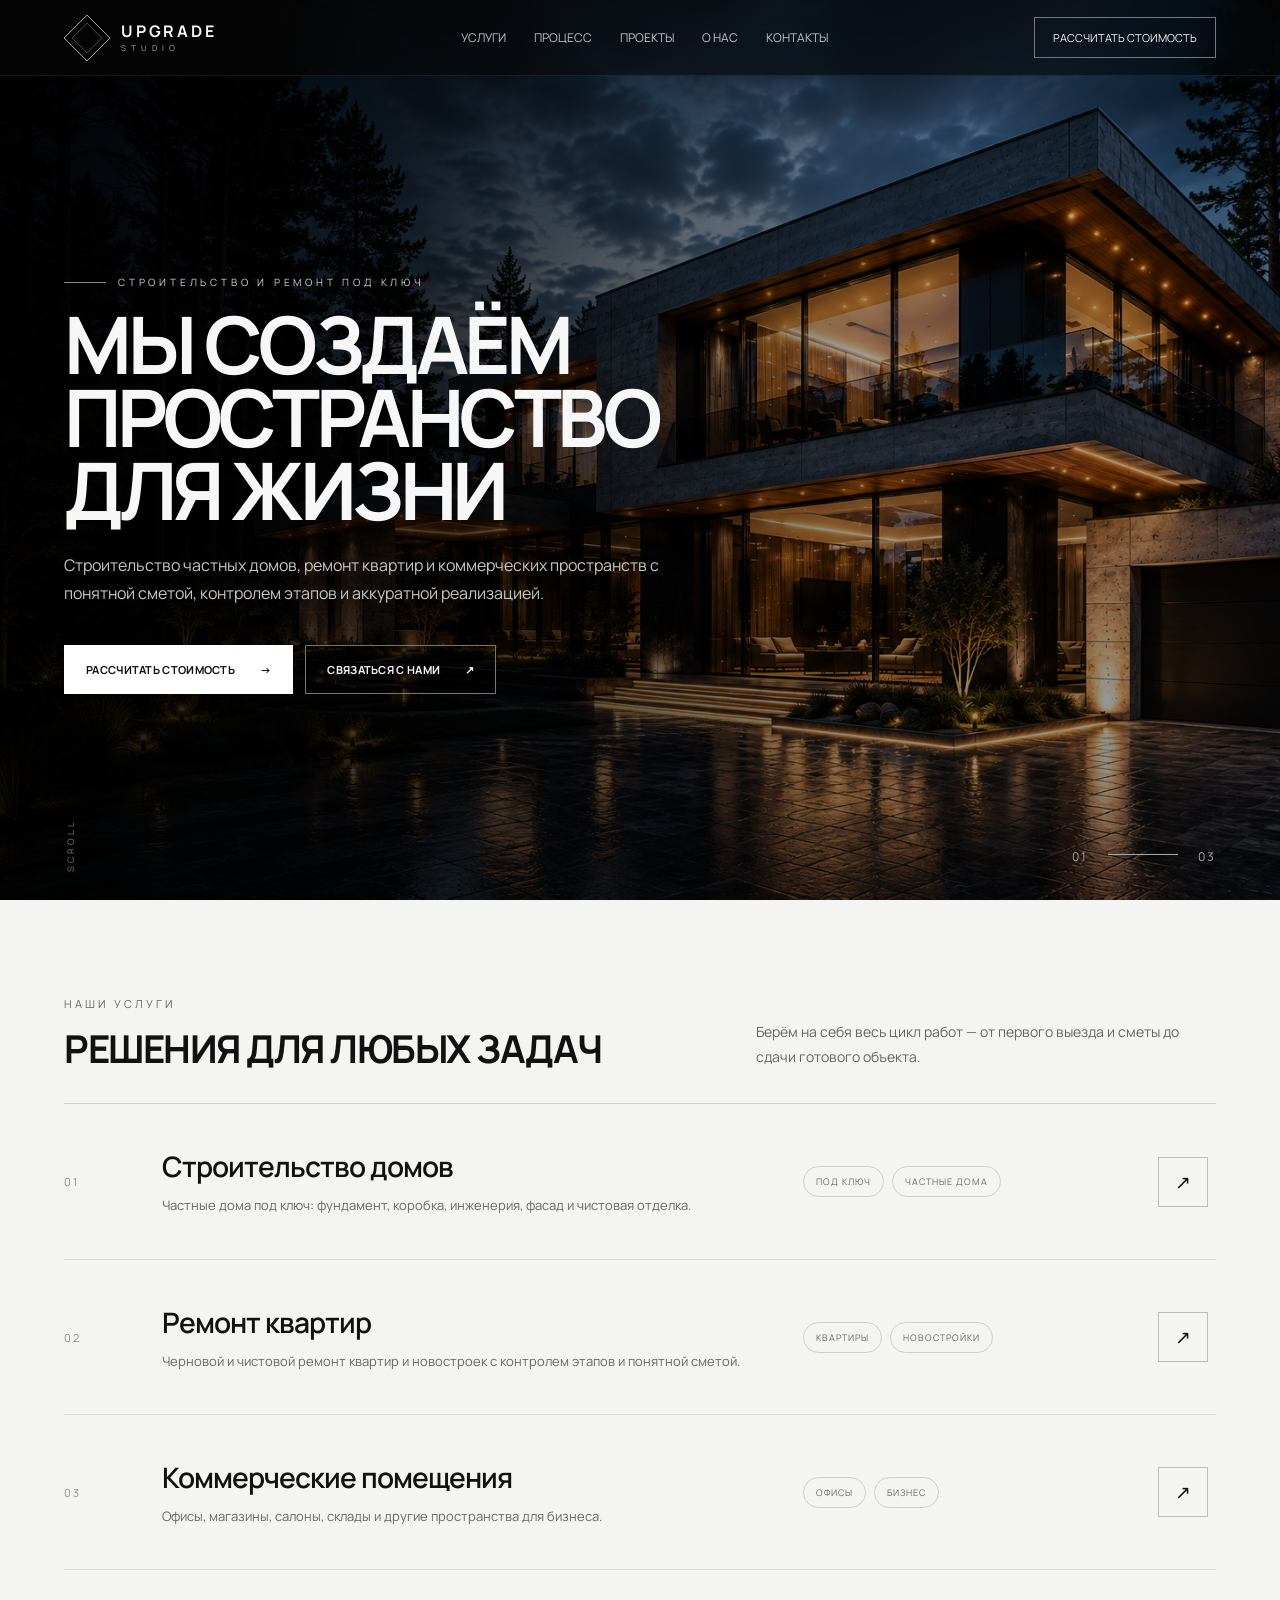
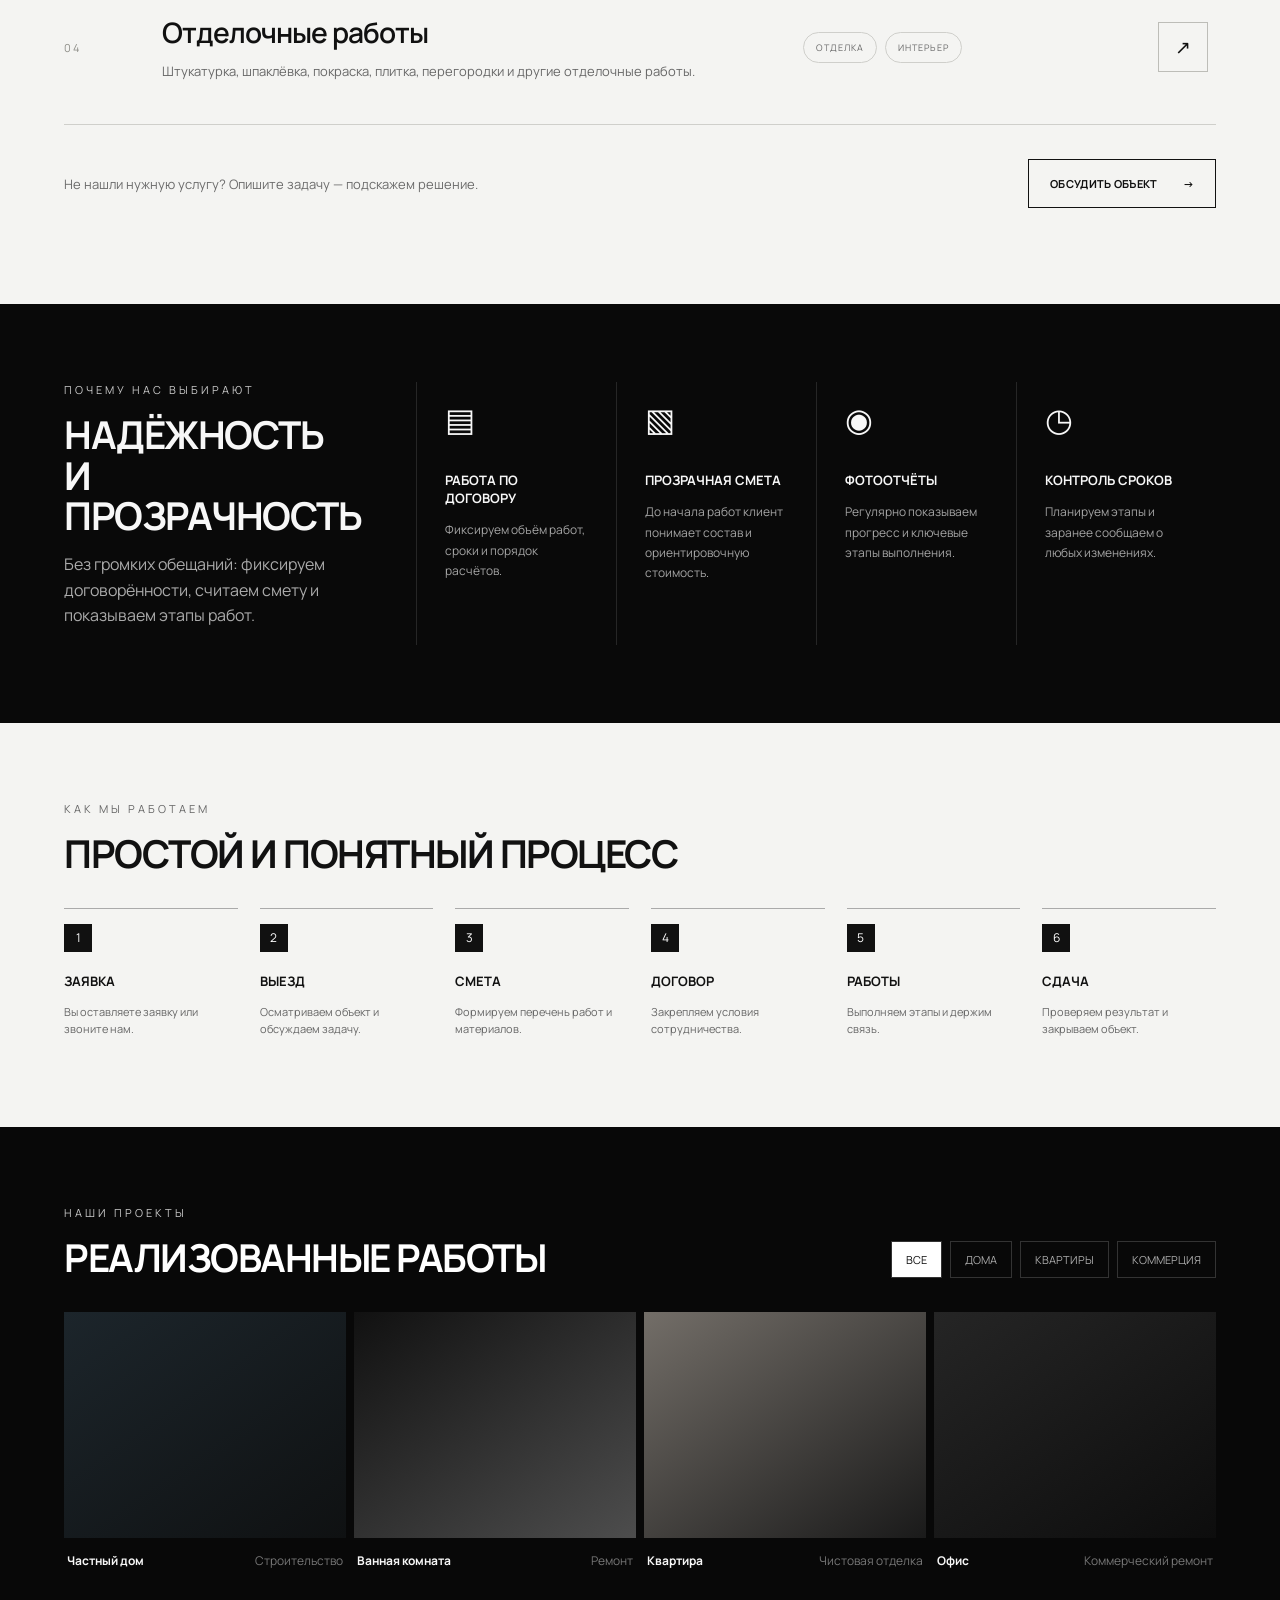
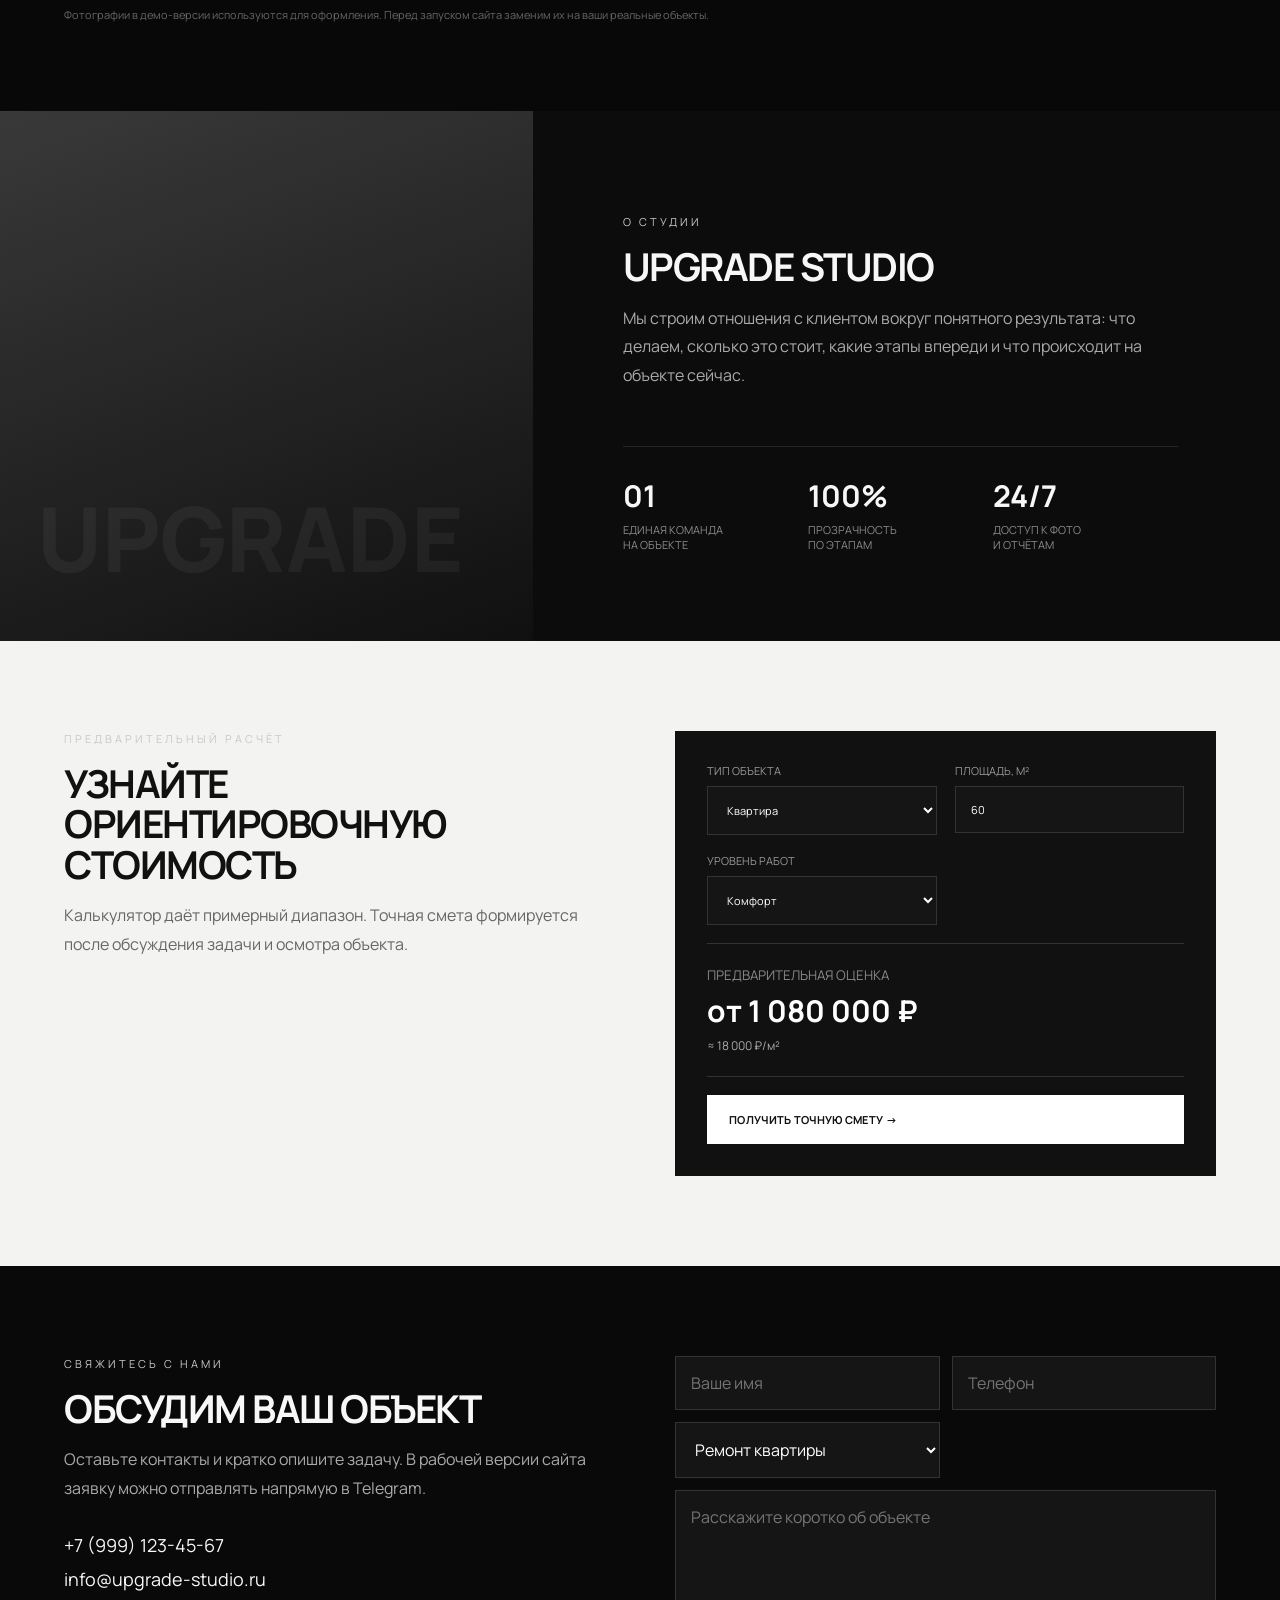
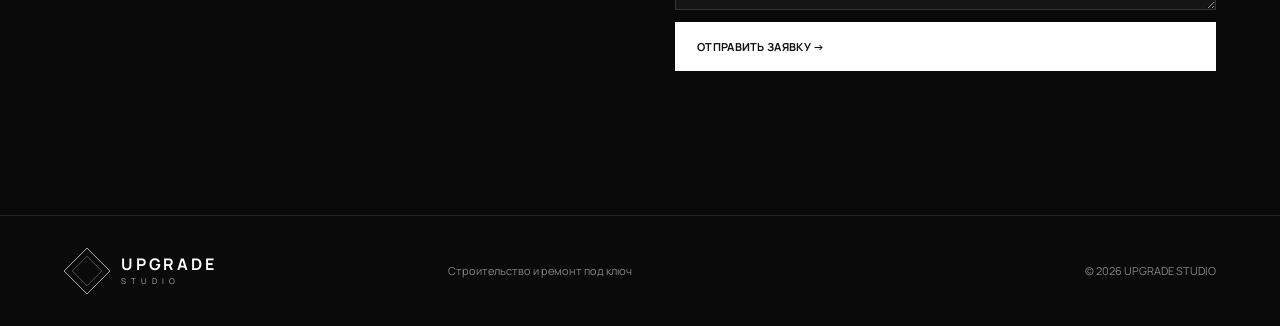
==== commit 07917fcc: "Add files via upload" ====
--- a/index.html
+++ b/index.html
@@ -158,6 +158,76 @@
   .hero h1{font-size:48px}
 }
 
+
+/* --- Services premium v4 --- */
+.services-premium{padding-top:96px;padding-bottom:96px}
+.services-head{align-items:flex-end;border-bottom:1px solid #cfcfcb;padding-bottom:34px;margin-bottom:0}
+.services-intro{max-width:460px;margin:0;color:#666;line-height:1.75;font-size:14px}
+.services-list{border-bottom:1px solid #cfcfcb}
+.service-line{
+  display:grid;
+  grid-template-columns:70px minmax(320px,1.5fr) minmax(220px,.8fr) 58px;
+  gap:28px;
+  align-items:center;
+  min-height:155px;
+  border-top:1px solid #d9d9d5;
+  transition:background .28s ease,padding .28s ease;
+}
+.service-line:first-child{border-top:0}
+.service-line:hover{background:#111;color:#fff;padding-left:18px;padding-right:18px}
+.service-line:hover .service-main p,
+.service-line:hover .service-num{color:#a9a9a9}
+.service-line:hover .service-tags span{border-color:#444;color:#c9c9c9}
+.service-num{font-size:11px;letter-spacing:2px;color:#8e8e88}
+.service-main h3{
+  margin:0 0 10px;
+  font-size:clamp(22px,2.2vw,34px);
+  letter-spacing:-1px;
+  font-weight:600;
+}
+.service-main p{margin:0;max-width:670px;color:#686868;line-height:1.65;font-size:13px}
+.service-tags{display:flex;gap:8px;justify-content:flex-start;flex-wrap:wrap}
+.service-tags span{
+  border:1px solid #cfcfcb;
+  border-radius:100px;
+  padding:8px 12px;
+  color:#696969;
+  text-transform:uppercase;
+  font-size:9px;
+  letter-spacing:1px;
+}
+.service-arrow{
+  width:50px;height:50px;border:1px solid #bdbdb8;
+  display:grid;place-items:center;
+  font-size:19px;
+  transition:transform .25s ease,background .25s ease,color .25s ease;
+}
+.service-line:hover .service-arrow{background:#fff;color:#111;border-color:#fff;transform:rotate(45deg)}
+.services-bottom{
+  display:flex;align-items:center;justify-content:space-between;
+  gap:28px;padding-top:34px
+}
+.services-bottom p{margin:0;color:#6b6b6b;font-size:13px}
+.btn-dark-outline{
+  border:1px solid #111;background:transparent;color:#111
+}
+.btn-dark-outline:hover{background:#111;color:#fff}
+@media(max-width:900px){
+  .service-line{grid-template-columns:48px 1fr 50px;gap:18px;padding:26px 0}
+  .service-tags{grid-column:2/3}
+  .service-arrow{grid-column:3;grid-row:1/3}
+  .services-intro{max-width:100%}
+}
+@media(max-width:640px){
+  .services-premium{padding-top:70px;padding-bottom:70px}
+  .service-line{grid-template-columns:38px 1fr 44px;min-height:0}
+  .service-main h3{font-size:24px}
+  .service-main p{font-size:12px}
+  .service-tags{display:none}
+  .service-arrow{width:42px;height:42px}
+  .services-bottom{align-items:flex-start;flex-direction:column}
+}
+
 </style>
 </head>
 <body>
@@ -193,41 +263,64 @@
       <div class="hero-index">01 <span></span> 03</div>
     </section>
 
-    <section class="section light" id="services">
-      <div class="section-head reveal">
-        <div>
-          <p class="eyebrow dark">НАШИ УСЛУГИ</p>
-          <h2>РЕШЕНИЯ ДЛЯ ЛЮБЫХ ЗАДАЧ</h2>
-        </div>
-        <a class="text-link" href="#calc">Получить расчёт →</a>
-      </div>
-      <div class="service-grid">
-        <article class="service-card reveal">
-          <div class="service-icon">⌂</div>
-          <h3>Строительство домов</h3>
-          <p>Строим частные дома под ключ: от фундамента и коробки до отделки.</p>
-          <div class="service-photo photo-house"></div>
-        </article>
-        <article class="service-card reveal">
-          <div class="service-icon">▦</div>
-          <h3>Ремонт квартир</h3>
-          <p>Черновой и чистовой ремонт квартир и новостроек с понятной сметой.</p>
-          <div class="service-photo photo-flat"></div>
-        </article>
-        <article class="service-card reveal">
-          <div class="service-icon">▥</div>
-          <h3>Коммерческие помещения</h3>
-          <p>Ремонт офисов, магазинов, салонов, складов и других помещений.</p>
-          <div class="service-photo photo-office"></div>
-        </article>
-        <article class="service-card reveal">
-          <div class="service-icon">◫</div>
-          <h3>Отделочные работы</h3>
-          <p>Плитка, штукатурка, покраска, монтаж перегородок и другие работы.</p>
-          <div class="service-photo photo-finish"></div>
-        </article>
-      </div>
-    </section>
+    
+<section class="section light services-premium" id="services">
+  <div class="section-head reveal services-head">
+    <div>
+      <p class="eyebrow dark">НАШИ УСЛУГИ</p>
+      <h2>РЕШЕНИЯ ДЛЯ ЛЮБЫХ ЗАДАЧ</h2>
+    </div>
+    <p class="services-intro">Берём на себя весь цикл работ — от первого выезда и сметы до сдачи готового объекта.</p>
+  </div>
+
+  <div class="services-list">
+    <article class="service-line reveal">
+      <div class="service-num">01</div>
+      <div class="service-main">
+        <h3>Строительство домов</h3>
+        <p>Частные дома под ключ: фундамент, коробка, инженерия, фасад и чистовая отделка.</p>
+      </div>
+      <div class="service-tags"><span>Под ключ</span><span>Частные дома</span></div>
+      <a href="#calc" class="service-arrow" aria-label="Рассчитать строительство дома">↗</a>
+    </article>
+
+    <article class="service-line reveal">
+      <div class="service-num">02</div>
+      <div class="service-main">
+        <h3>Ремонт квартир</h3>
+        <p>Черновой и чистовой ремонт квартир и новостроек с контролем этапов и понятной сметой.</p>
+      </div>
+      <div class="service-tags"><span>Квартиры</span><span>Новостройки</span></div>
+      <a href="#calc" class="service-arrow" aria-label="Рассчитать ремонт квартиры">↗</a>
+    </article>
+
+    <article class="service-line reveal">
+      <div class="service-num">03</div>
+      <div class="service-main">
+        <h3>Коммерческие помещения</h3>
+        <p>Офисы, магазины, салоны, склады и другие пространства для бизнеса.</p>
+      </div>
+      <div class="service-tags"><span>Офисы</span><span>Бизнес</span></div>
+      <a href="#calc" class="service-arrow" aria-label="Рассчитать коммерческий ремонт">↗</a>
+    </article>
+
+    <article class="service-line reveal">
+      <div class="service-num">04</div>
+      <div class="service-main">
+        <h3>Отделочные работы</h3>
+        <p>Штукатурка, шпаклёвка, покраска, плитка, перегородки и другие отделочные работы.</p>
+      </div>
+      <div class="service-tags"><span>Отделка</span><span>Интерьер</span></div>
+      <a href="#calc" class="service-arrow" aria-label="Рассчитать отделочные работы">↗</a>
+    </article>
+  </div>
+
+  <div class="services-bottom reveal">
+    <p>Не нашли нужную услугу? Опишите задачу — подскажем решение.</p>
+    <a class="btn btn-dark-outline" href="#contacts">Обсудить объект <span>→</span></a>
+  </div>
+</section>
+
 
     <section class="section dark-section" id="trust">
       <div class="trust-intro reveal">
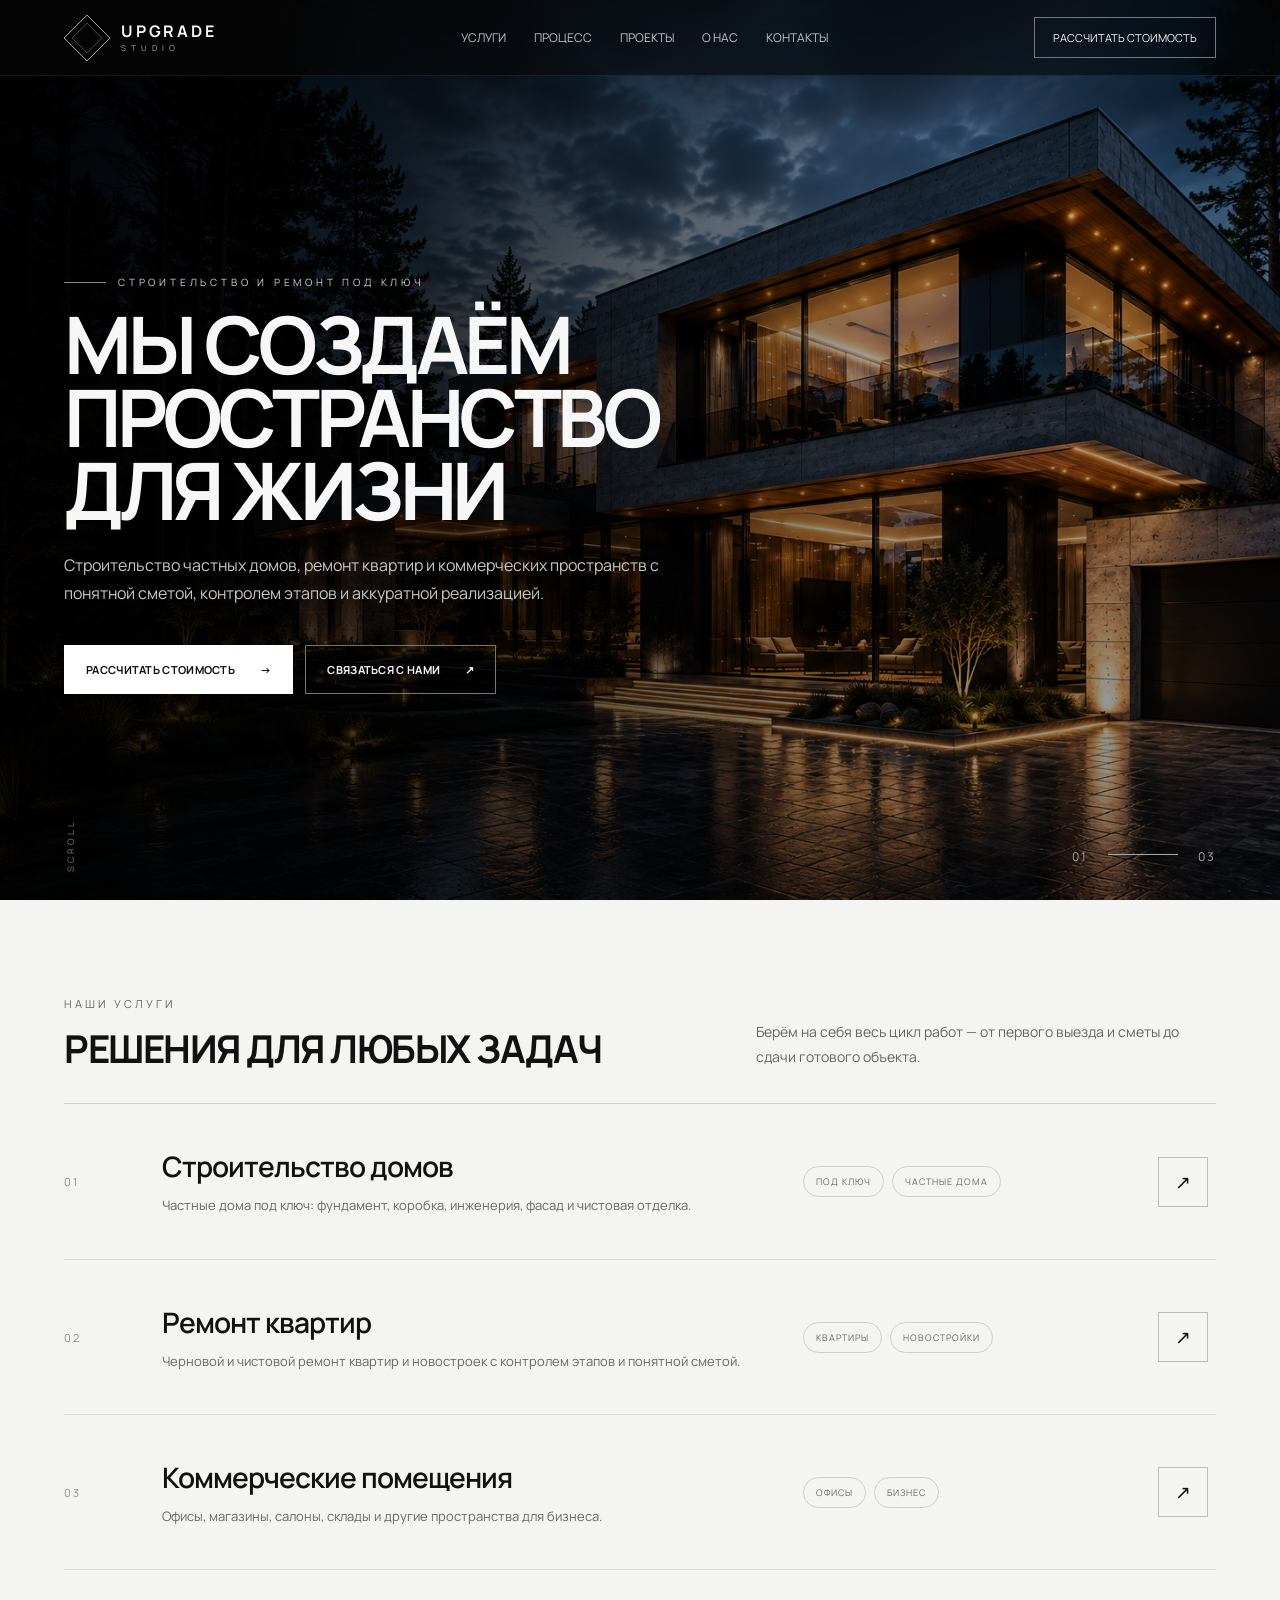
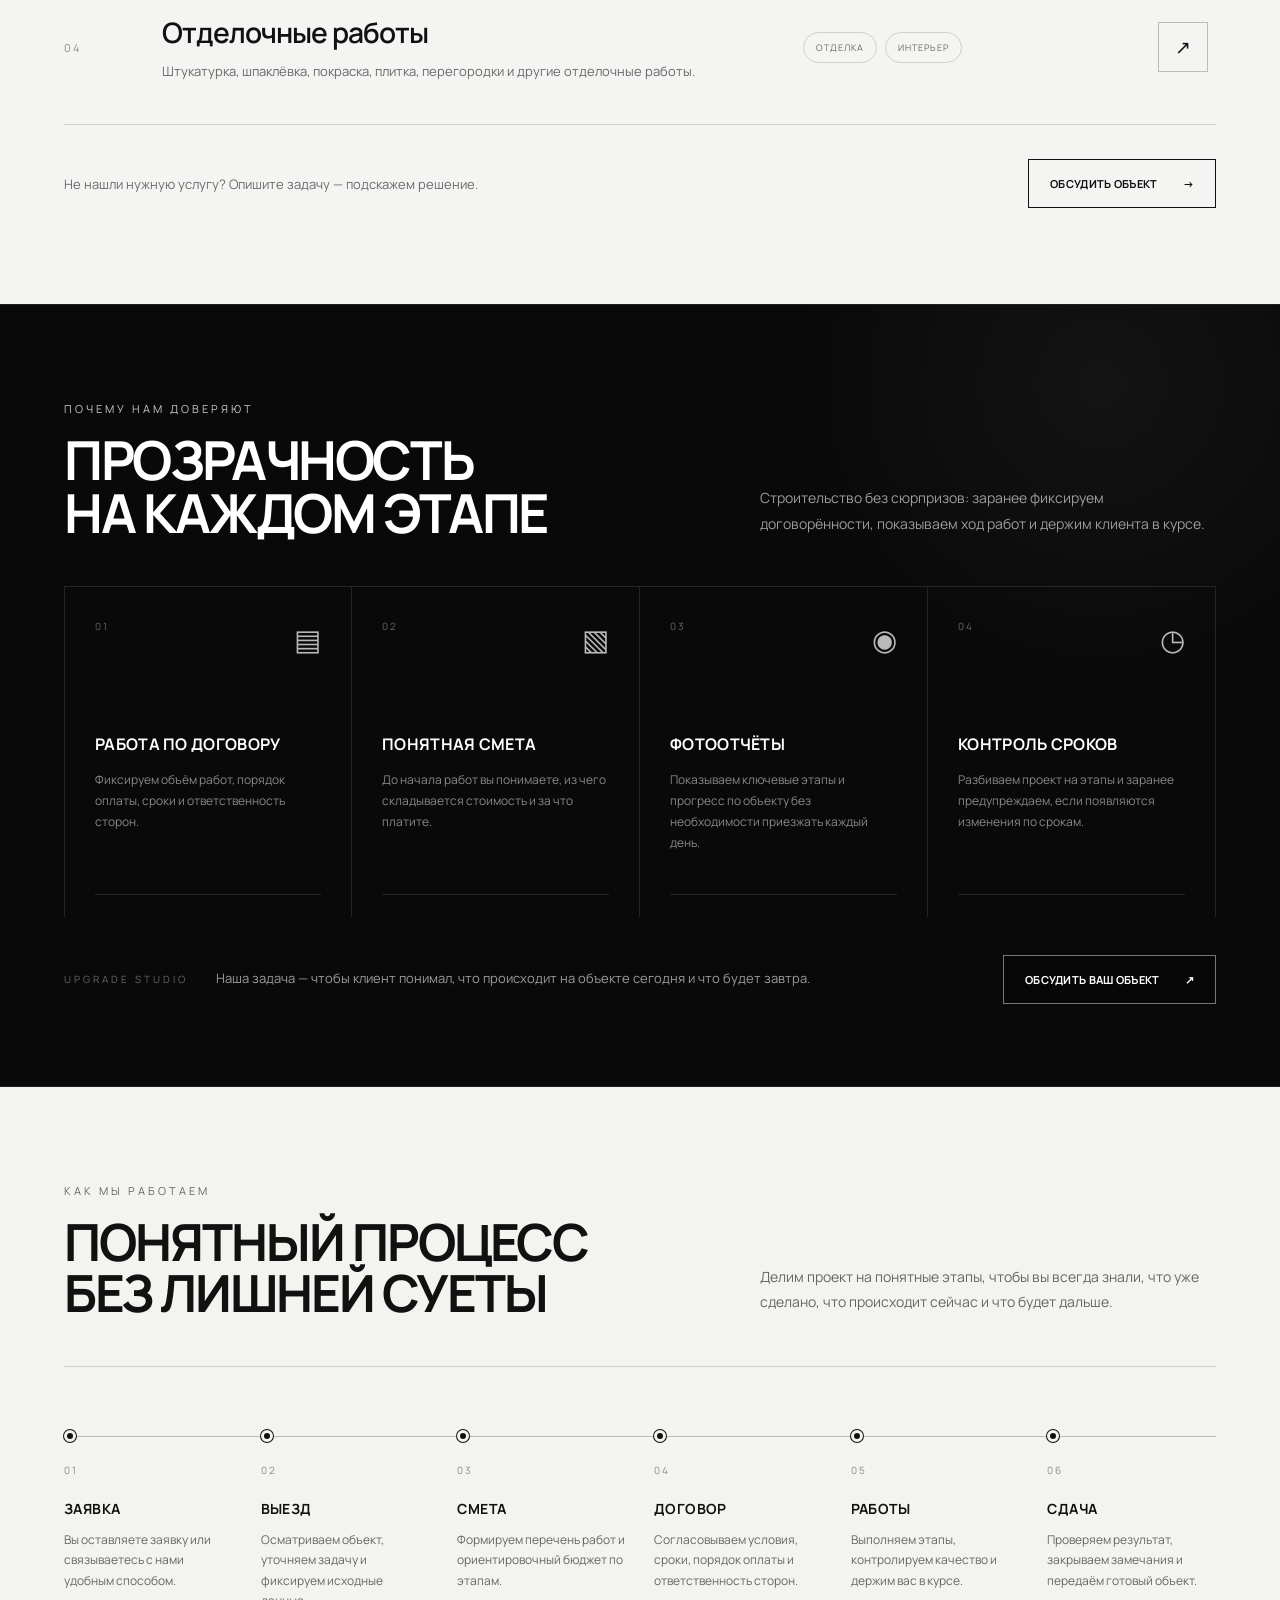
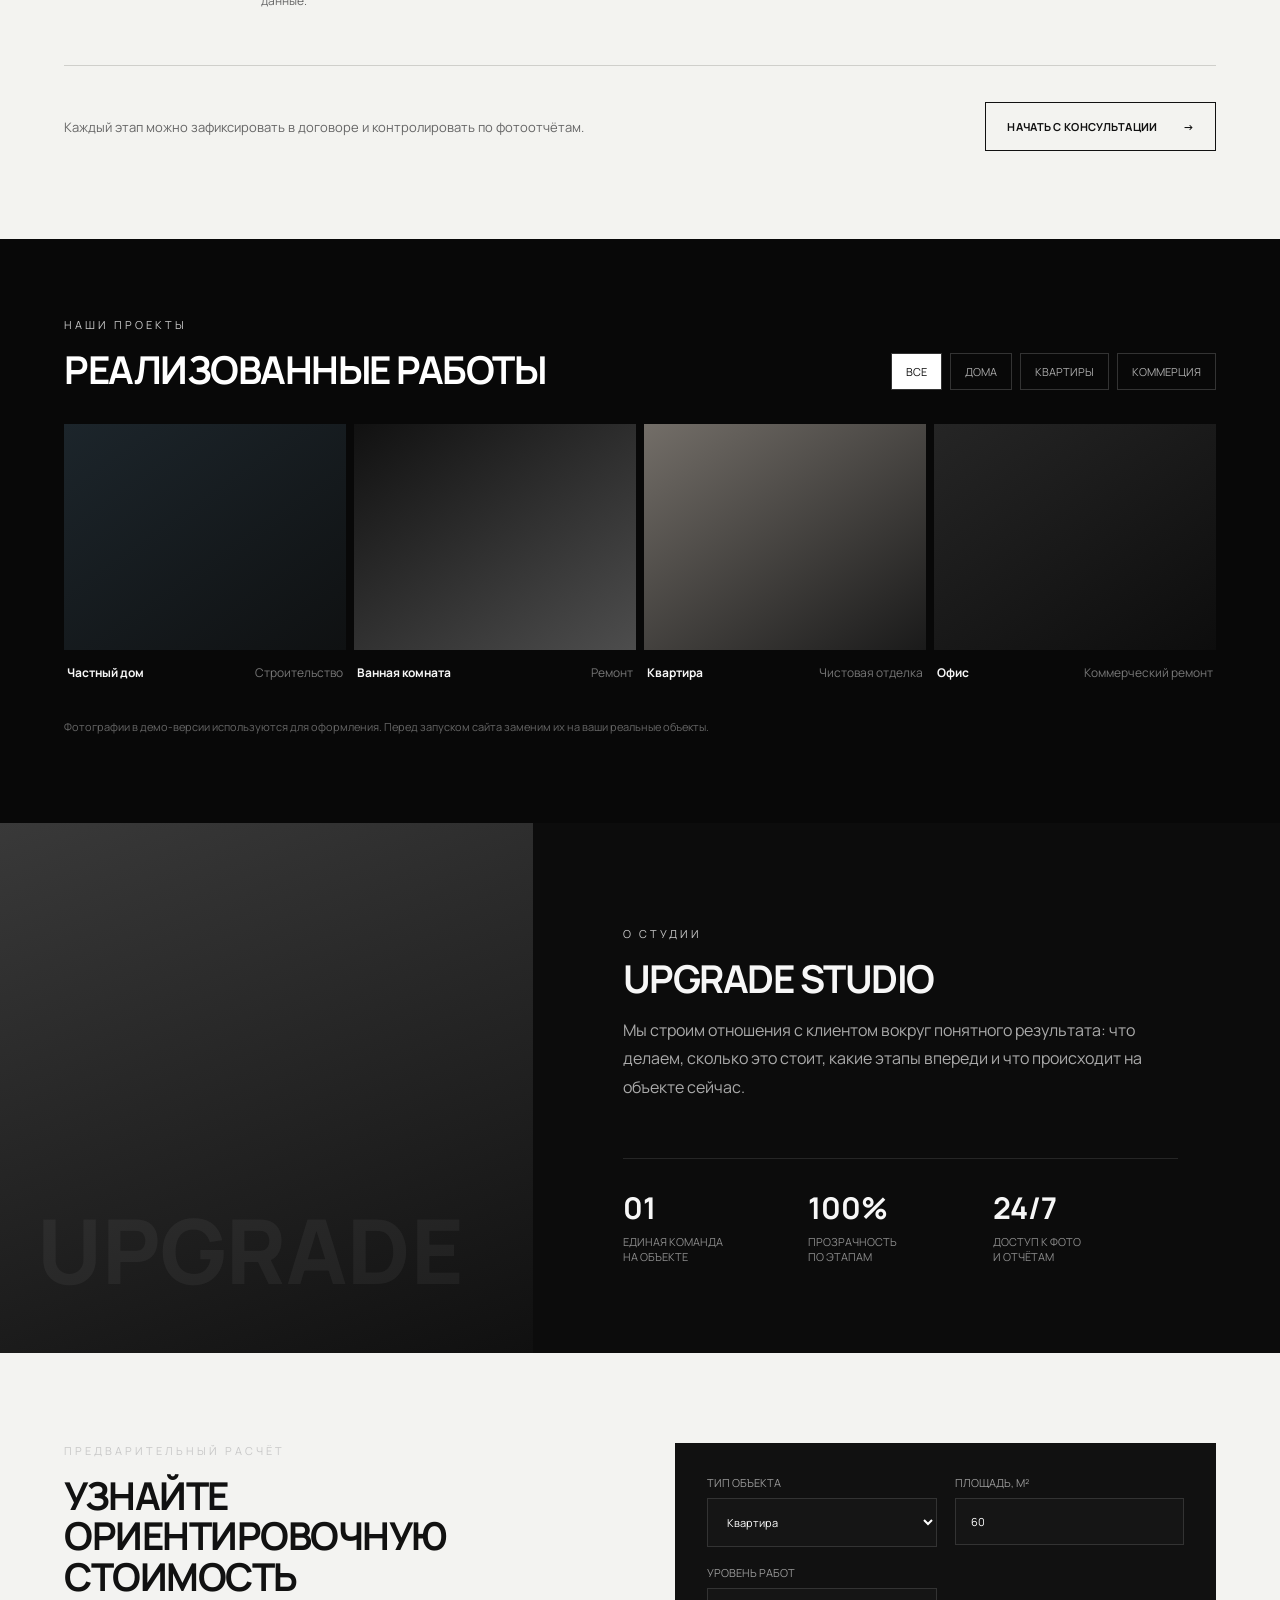
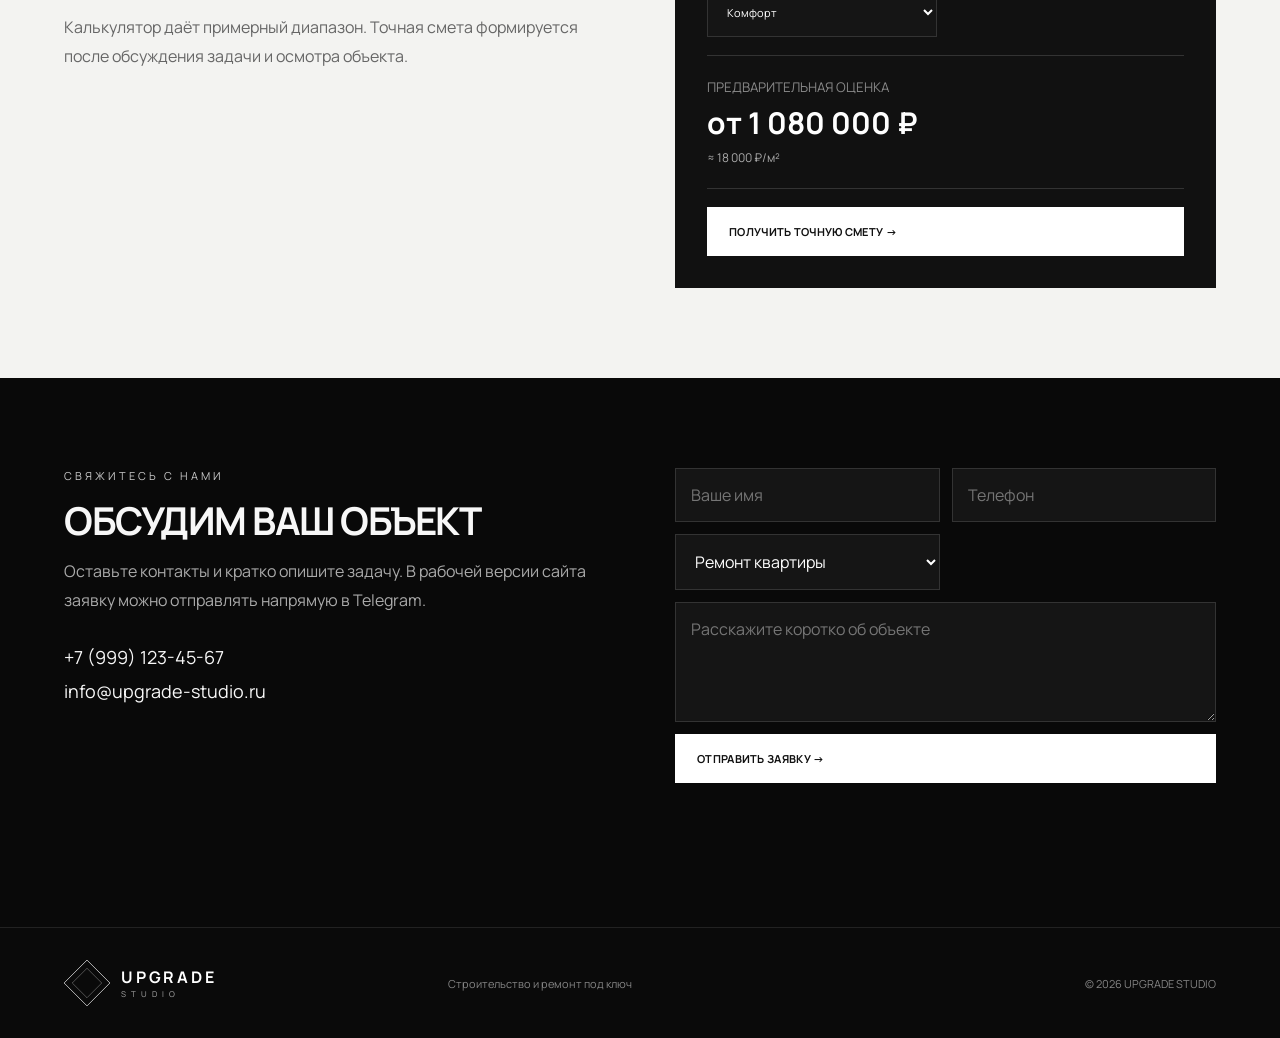
==== commit 49a170ad: "Add files via upload" ====
--- a/index.html
+++ b/index.html
@@ -228,6 +228,269 @@
   .services-bottom{align-items:flex-start;flex-direction:column}
 }
 
+
+/* --- Trust premium v5 --- */
+.trust-premium{
+  padding:96px 5vw 82px;
+  background:
+    radial-gradient(circle at 86% 10%, rgba(255,255,255,.045), transparent 24%),
+    #090909;
+  color:#fff;
+  border-top:1px solid #1f1f1f;
+  border-bottom:1px solid #1f1f1f;
+}
+.trust-top{
+  display:grid;
+  grid-template-columns:1.15fr .85fr;
+  gap:80px;
+  align-items:end;
+  padding-bottom:46px;
+  border-bottom:1px solid #252525;
+}
+.trust-top h2{
+  margin:0;
+  font-size:clamp(38px,4.2vw,66px);
+  line-height:.98;
+  letter-spacing:-2.4px;
+}
+.trust-lead{
+  margin:0 0 4px;
+  max-width:560px;
+  color:#9d9d9d;
+  font-size:14px;
+  line-height:1.8;
+}
+.trust-premium-grid{
+  display:grid;
+  grid-template-columns:repeat(4,1fr);
+}
+.trust-premium-card{
+  min-height:330px;
+  padding:32px 30px 28px;
+  border-right:1px solid #252525;
+  position:relative;
+  transition:background .3s ease,transform .3s ease;
+}
+.trust-premium-card:first-child{border-left:1px solid #252525}
+.trust-premium-card:hover{
+  background:#111;
+  transform:translateY(-3px);
+}
+.trust-card-top{
+  display:flex;
+  justify-content:space-between;
+  align-items:flex-start;
+  margin-bottom:74px;
+}
+.trust-number{
+  color:#666;
+  font-size:10px;
+  letter-spacing:2px;
+}
+.trust-symbol{
+  font-size:29px;
+  color:#d8d8d8;
+  opacity:.85;
+}
+.trust-premium-card h3{
+  margin:0 0 14px;
+  font-size:16px;
+  text-transform:uppercase;
+  letter-spacing:.3px;
+}
+.trust-premium-card p{
+  margin:0;
+  color:#888;
+  font-size:12px;
+  line-height:1.75;
+  max-width:300px;
+}
+.trust-line{
+  position:absolute;
+  left:30px;right:30px;bottom:22px;
+  height:1px;background:#252525;
+}
+.trust-premium-card:hover .trust-line{
+  background:linear-gradient(90deg,#fff,#252525 70%);
+}
+.trust-bottom{
+  display:flex;
+  align-items:center;
+  justify-content:space-between;
+  gap:30px;
+  padding-top:38px;
+}
+.trust-bottom>div{
+  display:flex;
+  align-items:center;
+  gap:28px;
+}
+.trust-caption{
+  font-size:10px;
+  letter-spacing:3px;
+  color:#666;
+  white-space:nowrap;
+}
+.trust-bottom p{
+  margin:0;
+  max-width:650px;
+  color:#9b9b9b;
+  font-size:13px;
+  line-height:1.65;
+}
+@media(max-width:1000px){
+  .trust-top{grid-template-columns:1fr;gap:26px}
+  .trust-premium-grid{grid-template-columns:repeat(2,1fr)}
+  .trust-premium-card:nth-child(3){border-left:1px solid #252525}
+}
+@media(max-width:640px){
+  .trust-premium{padding:72px 20px 62px}
+  .trust-top{padding-bottom:34px}
+  .trust-top h2{font-size:40px;letter-spacing:-1.6px}
+  .trust-premium-grid{grid-template-columns:1fr}
+  .trust-premium-card,
+  .trust-premium-card:first-child,
+  .trust-premium-card:nth-child(3){
+    border-left:1px solid #252525;
+    min-height:255px;
+  }
+  .trust-card-top{margin-bottom:44px}
+  .trust-bottom{align-items:flex-start;flex-direction:column}
+  .trust-bottom>div{align-items:flex-start;flex-direction:column;gap:12px}
+}
+
+
+/* --- Process premium v6 --- */
+.process-premium{
+  background:#f3f3f0;
+  color:#111;
+  padding:96px 5vw 88px;
+}
+.process-head{
+  display:grid;
+  grid-template-columns:1.15fr .85fr;
+  gap:80px;
+  align-items:end;
+  padding-bottom:48px;
+  border-bottom:1px solid #cfcfcb;
+}
+.process-head h2{
+  margin:0;
+  font-size:clamp(38px,4vw,62px);
+  line-height:1;
+  letter-spacing:-2px;
+}
+.process-intro{
+  margin:0 0 4px;
+  color:#666;
+  font-size:14px;
+  line-height:1.8;
+  max-width:560px;
+}
+.process-track{
+  position:relative;
+  display:grid;
+  grid-template-columns:repeat(6,1fr);
+  gap:28px;
+  padding-top:58px;
+}
+.process-track-line{
+  position:absolute;
+  top:69px;
+  left:0;
+  right:0;
+  height:1px;
+  background:#bbb;
+}
+.process-item{
+  position:relative;
+  padding-top:38px;
+  min-height:240px;
+}
+.process-dot{
+  position:absolute;
+  top:5px;
+  left:0;
+  width:12px;
+  height:12px;
+  border-radius:50%;
+  background:#111;
+  border:3px solid #f3f3f0;
+  box-shadow:0 0 0 1px #111;
+  z-index:2;
+}
+.process-index{
+  font-size:10px;
+  letter-spacing:2px;
+  color:#8a8a86;
+  margin-bottom:22px;
+}
+.process-item h3{
+  margin:0 0 12px;
+  font-size:14px;
+  text-transform:uppercase;
+  letter-spacing:.4px;
+}
+.process-item p{
+  margin:0;
+  color:#666;
+  font-size:12px;
+  line-height:1.7;
+  max-width:220px;
+}
+.process-footer{
+  display:flex;
+  align-items:center;
+  justify-content:space-between;
+  gap:28px;
+  padding-top:36px;
+  border-top:1px solid #cfcfcb;
+}
+.process-footer p{
+  margin:0;
+  color:#666;
+  font-size:13px;
+}
+@media(max-width:1000px){
+  .process-head{grid-template-columns:1fr;gap:28px}
+  .process-track{
+    grid-template-columns:repeat(3,1fr);
+    gap:44px 28px;
+  }
+  .process-track-line{display:none}
+  .process-item{
+    border-top:1px solid #bbb;
+    padding-top:34px;
+    min-height:210px;
+  }
+  .process-dot{top:-6px}
+}
+@media(max-width:640px){
+  .process-premium{padding:72px 20px 64px}
+  .process-head{padding-bottom:34px}
+  .process-head h2{font-size:39px;letter-spacing:-1.4px}
+  .process-track{
+    grid-template-columns:1fr;
+    gap:0;
+    padding-top:22px;
+  }
+  .process-item{
+    min-height:0;
+    padding:28px 0 28px 34px;
+    border-top:1px solid #c7c7c2;
+  }
+  .process-dot{
+    top:31px;
+    left:0;
+  }
+  .process-index{margin-bottom:10px}
+  .process-item p{max-width:none}
+  .process-footer{
+    align-items:flex-start;
+    flex-direction:column;
+  }
+}
+
 </style>
 </head>
 <body>
@@ -322,33 +585,136 @@
 </section>
 
 
-    <section class="section dark-section" id="trust">
-      <div class="trust-intro reveal">
-        <p class="eyebrow">ПОЧЕМУ НАС ВЫБИРАЮТ</p>
-        <h2>НАДЁЖНОСТЬ<br>И ПРОЗРАЧНОСТЬ</h2>
-        <p>Без громких обещаний: фиксируем договорённости, считаем смету и показываем этапы работ.</p>
-      </div>
-      <div class="trust-grid">
-        <article class="trust-card reveal"><div>▤</div><h3>Работа по договору</h3><p>Фиксируем объём работ, сроки и порядок расчётов.</p></article>
-        <article class="trust-card reveal"><div>▧</div><h3>Прозрачная смета</h3><p>До начала работ клиент понимает состав и ориентировочную стоимость.</p></article>
-        <article class="trust-card reveal"><div>◉</div><h3>Фотоотчёты</h3><p>Регулярно показываем прогресс и ключевые этапы выполнения.</p></article>
-        <article class="trust-card reveal"><div>◷</div><h3>Контроль сроков</h3><p>Планируем этапы и заранее сообщаем о любых изменениях.</p></article>
-      </div>
-    </section>
-
-    <section class="section light" id="process">
-      <div class="section-head reveal">
-        <div><p class="eyebrow dark">КАК МЫ РАБОТАЕМ</p><h2>ПРОСТОЙ И ПОНЯТНЫЙ ПРОЦЕСС</h2></div>
-      </div>
-      <div class="process-grid">
-        <div class="step reveal"><span>1</span><h3>Заявка</h3><p>Вы оставляете заявку или звоните нам.</p></div>
-        <div class="step reveal"><span>2</span><h3>Выезд</h3><p>Осматриваем объект и обсуждаем задачу.</p></div>
-        <div class="step reveal"><span>3</span><h3>Смета</h3><p>Формируем перечень работ и материалов.</p></div>
-        <div class="step reveal"><span>4</span><h3>Договор</h3><p>Закрепляем условия сотрудничества.</p></div>
-        <div class="step reveal"><span>5</span><h3>Работы</h3><p>Выполняем этапы и держим связь.</p></div>
-        <div class="step reveal"><span>6</span><h3>Сдача</h3><p>Проверяем результат и закрываем объект.</p></div>
-      </div>
-    </section>
+    
+<section class="trust-premium" id="trust">
+  <div class="trust-top reveal">
+    <div>
+      <p class="eyebrow">ПОЧЕМУ НАМ ДОВЕРЯЮТ</p>
+      <h2>ПРОЗРАЧНОСТЬ<br>НА КАЖДОМ ЭТАПЕ</h2>
+    </div>
+    <p class="trust-lead">
+      Строительство без сюрпризов: заранее фиксируем договорённости,
+      показываем ход работ и держим клиента в курсе.
+    </p>
+  </div>
+
+  <div class="trust-premium-grid">
+    <article class="trust-premium-card reveal">
+      <div class="trust-card-top">
+        <span class="trust-number">01</span>
+        <span class="trust-symbol">▤</span>
+      </div>
+      <h3>Работа по договору</h3>
+      <p>Фиксируем объём работ, порядок оплаты, сроки и ответственность сторон.</p>
+      <div class="trust-line"></div>
+    </article>
+
+    <article class="trust-premium-card reveal">
+      <div class="trust-card-top">
+        <span class="trust-number">02</span>
+        <span class="trust-symbol">▧</span>
+      </div>
+      <h3>Понятная смета</h3>
+      <p>До начала работ вы понимаете, из чего складывается стоимость и за что платите.</p>
+      <div class="trust-line"></div>
+    </article>
+
+    <article class="trust-premium-card reveal">
+      <div class="trust-card-top">
+        <span class="trust-number">03</span>
+        <span class="trust-symbol">◉</span>
+      </div>
+      <h3>Фотоотчёты</h3>
+      <p>Показываем ключевые этапы и прогресс по объекту без необходимости приезжать каждый день.</p>
+      <div class="trust-line"></div>
+    </article>
+
+    <article class="trust-premium-card reveal">
+      <div class="trust-card-top">
+        <span class="trust-number">04</span>
+        <span class="trust-symbol">◷</span>
+      </div>
+      <h3>Контроль сроков</h3>
+      <p>Разбиваем проект на этапы и заранее предупреждаем, если появляются изменения по срокам.</p>
+      <div class="trust-line"></div>
+    </article>
+  </div>
+
+  <div class="trust-bottom reveal">
+    <div>
+      <span class="trust-caption">UPGRADE STUDIO</span>
+      <p>Наша задача — чтобы клиент понимал, что происходит на объекте сегодня и что будет завтра.</p>
+    </div>
+    <a class="btn btn-ghost" href="#contacts">Обсудить ваш объект <span>↗</span></a>
+  </div>
+</section>
+
+
+    
+<section class="process-premium" id="process">
+  <div class="process-head reveal">
+    <div>
+      <p class="eyebrow dark">КАК МЫ РАБОТАЕМ</p>
+      <h2>ПОНЯТНЫЙ ПРОЦЕСС<br>БЕЗ ЛИШНЕЙ СУЕТЫ</h2>
+    </div>
+    <p class="process-intro">
+      Делим проект на понятные этапы, чтобы вы всегда знали,
+      что уже сделано, что происходит сейчас и что будет дальше.
+    </p>
+  </div>
+
+  <div class="process-track reveal">
+    <div class="process-track-line"></div>
+
+    <article class="process-item">
+      <span class="process-dot"></span>
+      <div class="process-index">01</div>
+      <h3>Заявка</h3>
+      <p>Вы оставляете заявку или связываетесь с нами удобным способом.</p>
+    </article>
+
+    <article class="process-item">
+      <span class="process-dot"></span>
+      <div class="process-index">02</div>
+      <h3>Выезд</h3>
+      <p>Осматриваем объект, уточняем задачу и фиксируем исходные данные.</p>
+    </article>
+
+    <article class="process-item">
+      <span class="process-dot"></span>
+      <div class="process-index">03</div>
+      <h3>Смета</h3>
+      <p>Формируем перечень работ и ориентировочный бюджет по этапам.</p>
+    </article>
+
+    <article class="process-item">
+      <span class="process-dot"></span>
+      <div class="process-index">04</div>
+      <h3>Договор</h3>
+      <p>Согласовываем условия, сроки, порядок оплаты и ответственность сторон.</p>
+    </article>
+
+    <article class="process-item">
+      <span class="process-dot"></span>
+      <div class="process-index">05</div>
+      <h3>Работы</h3>
+      <p>Выполняем этапы, контролируем качество и держим вас в курсе.</p>
+    </article>
+
+    <article class="process-item">
+      <span class="process-dot"></span>
+      <div class="process-index">06</div>
+      <h3>Сдача</h3>
+      <p>Проверяем результат, закрываем замечания и передаём готовый объект.</p>
+    </article>
+  </div>
+
+  <div class="process-footer reveal">
+    <p>Каждый этап можно зафиксировать в договоре и контролировать по фотоотчётам.</p>
+    <a class="btn btn-dark-outline" href="#contacts">Начать с консультации <span>→</span></a>
+  </div>
+</section>
+
 
     <section class="projects" id="projects">
       <div class="section-head projects-head reveal">
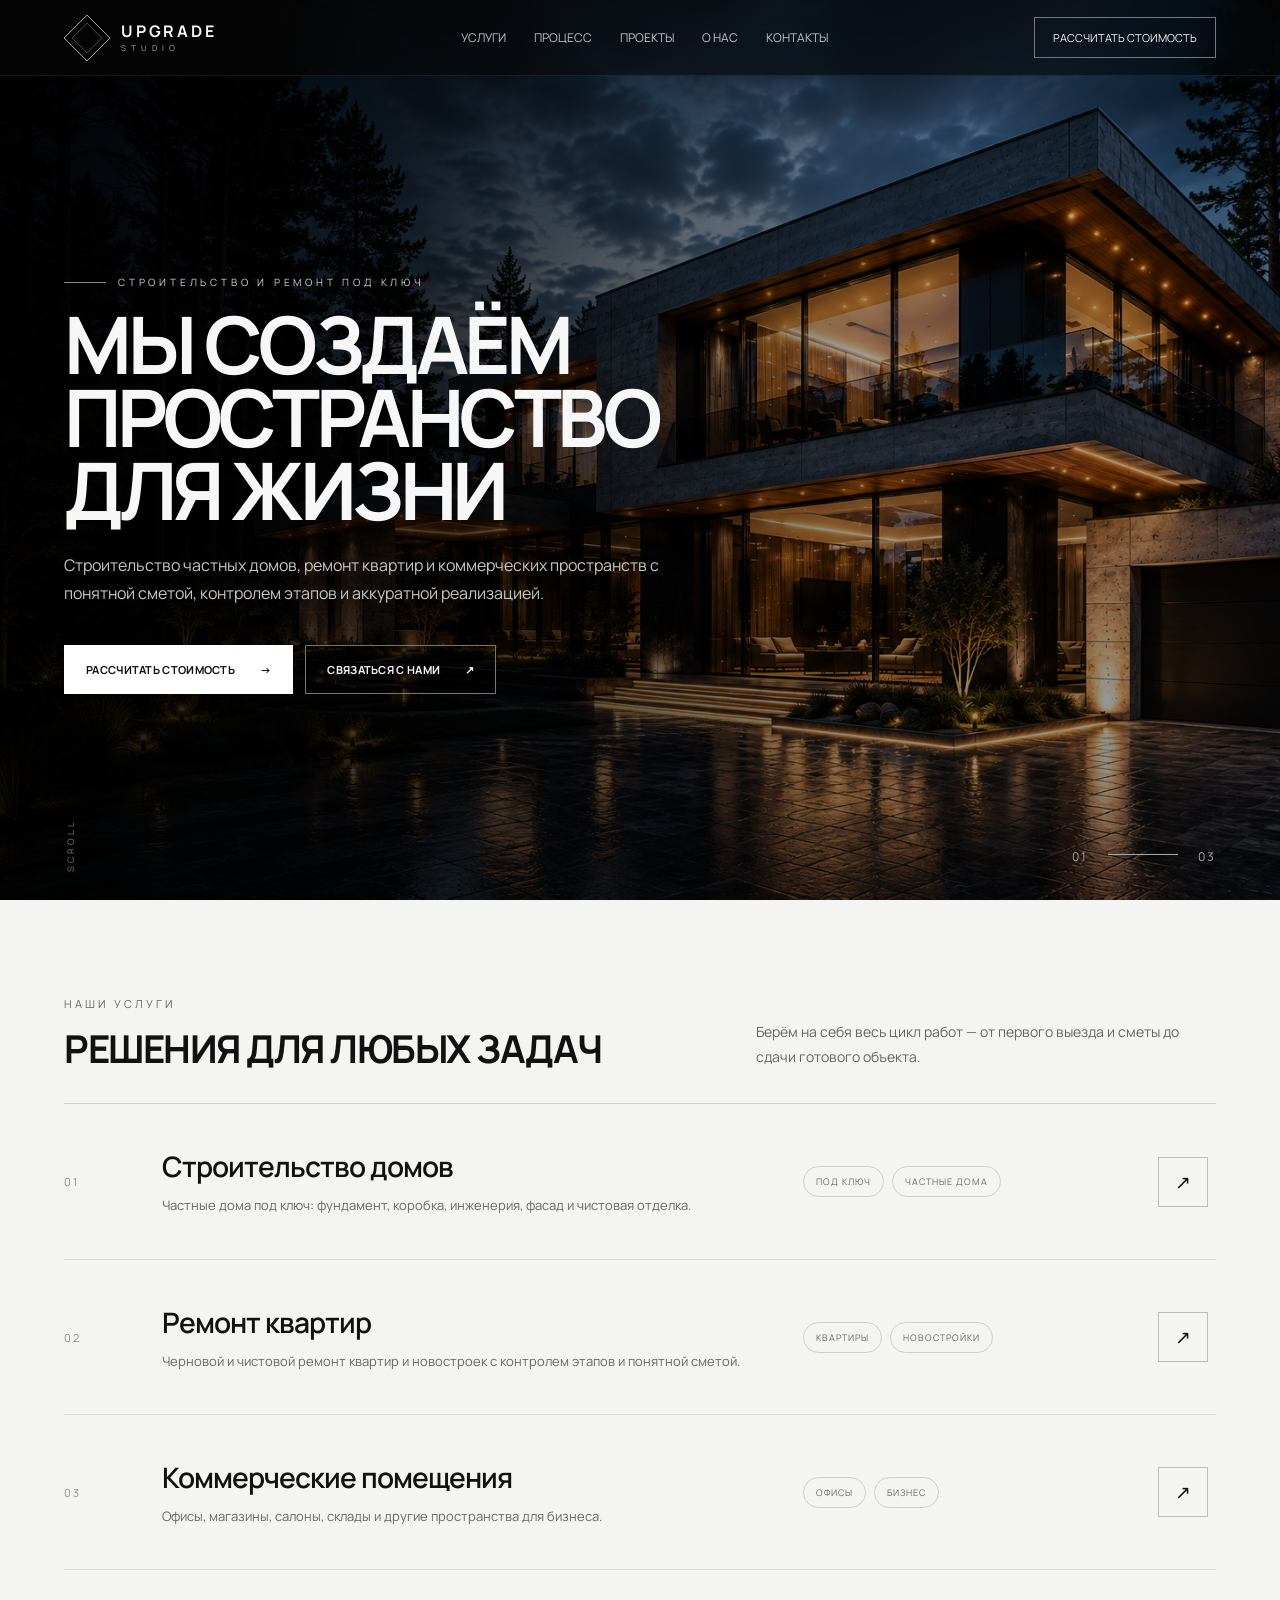
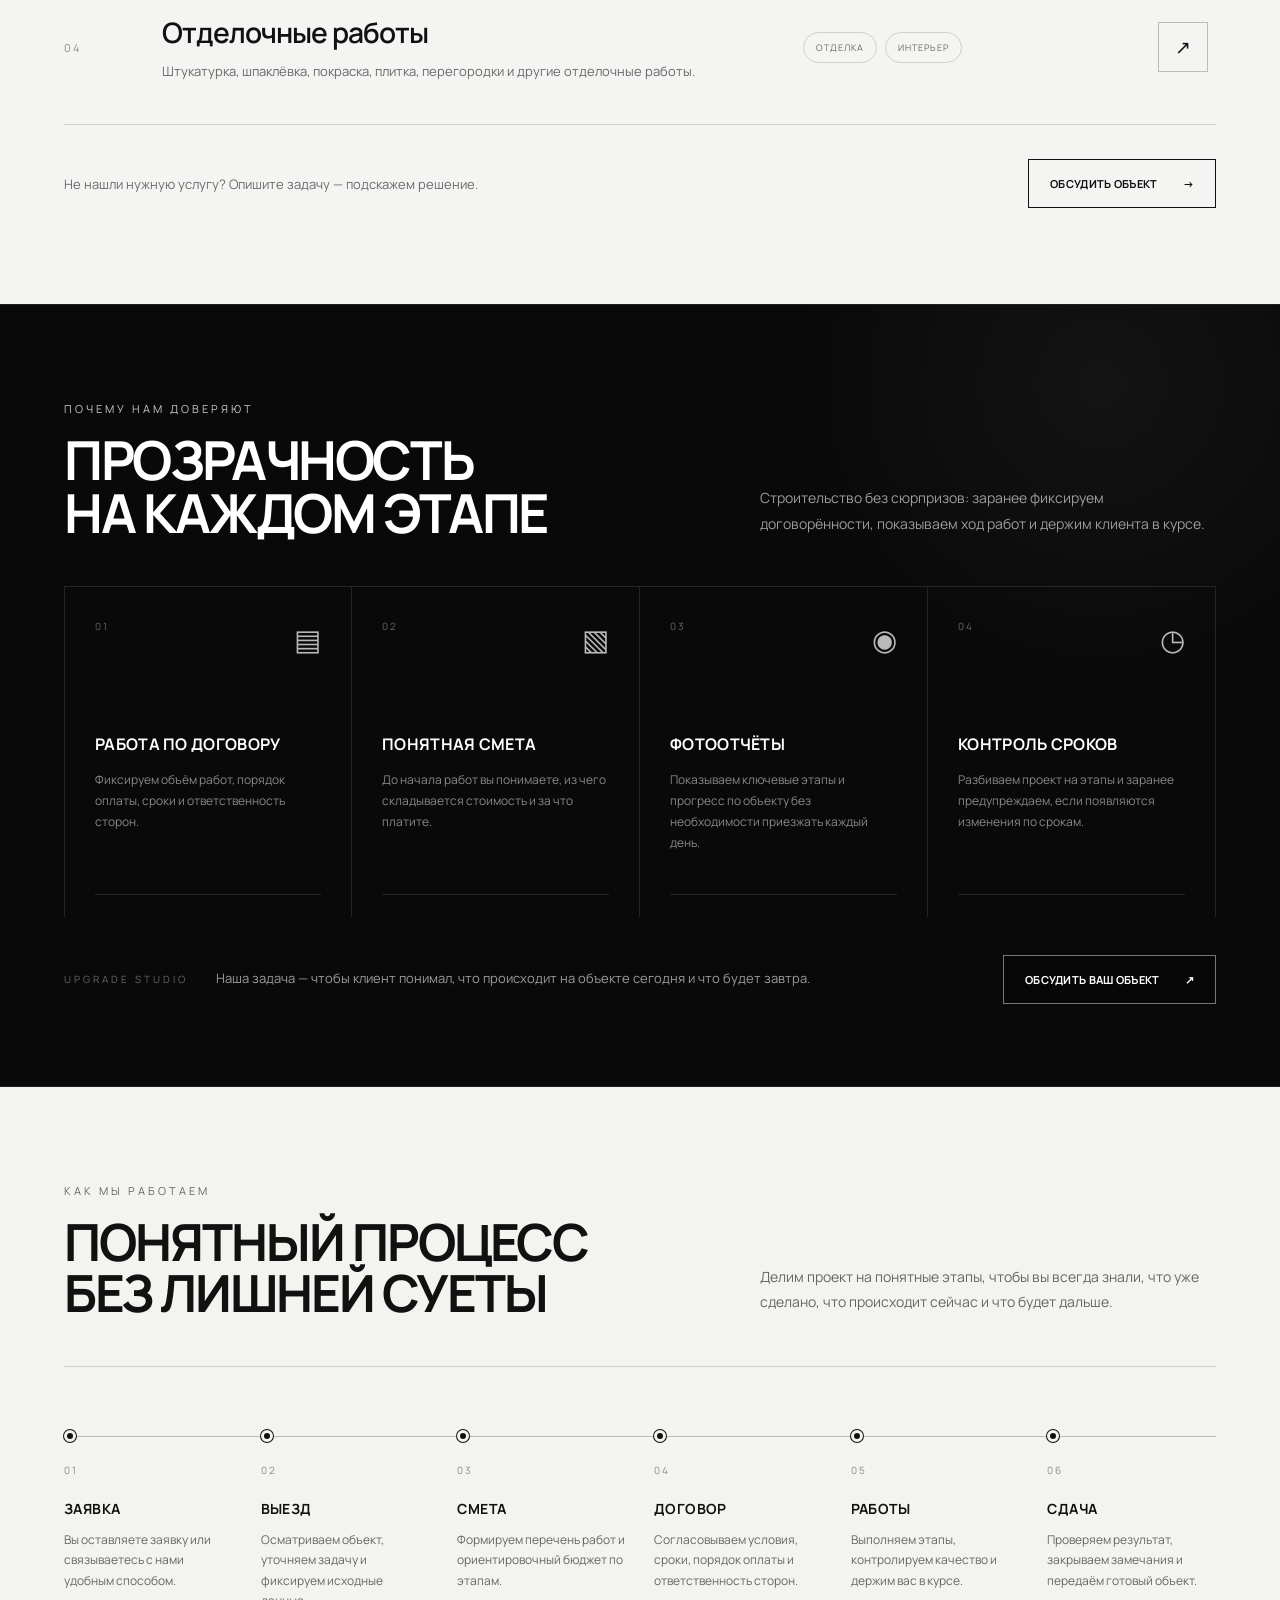
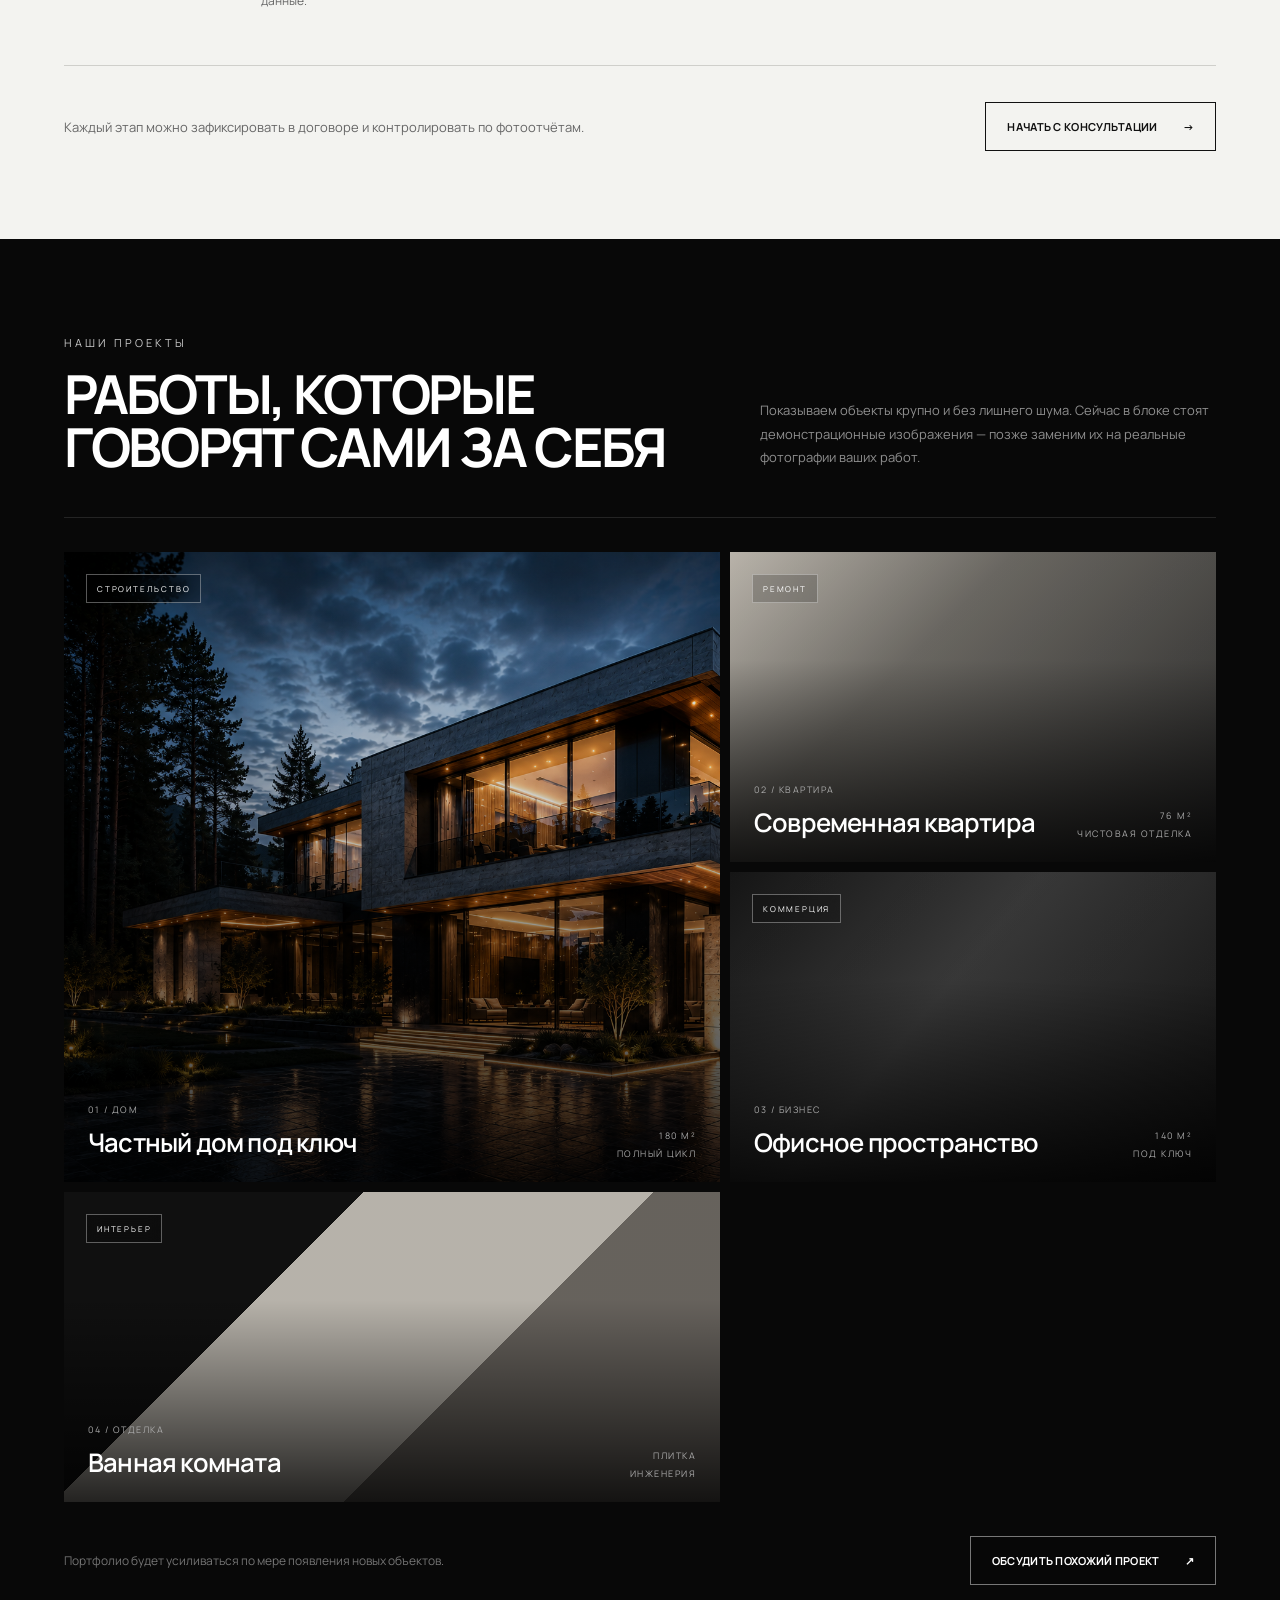
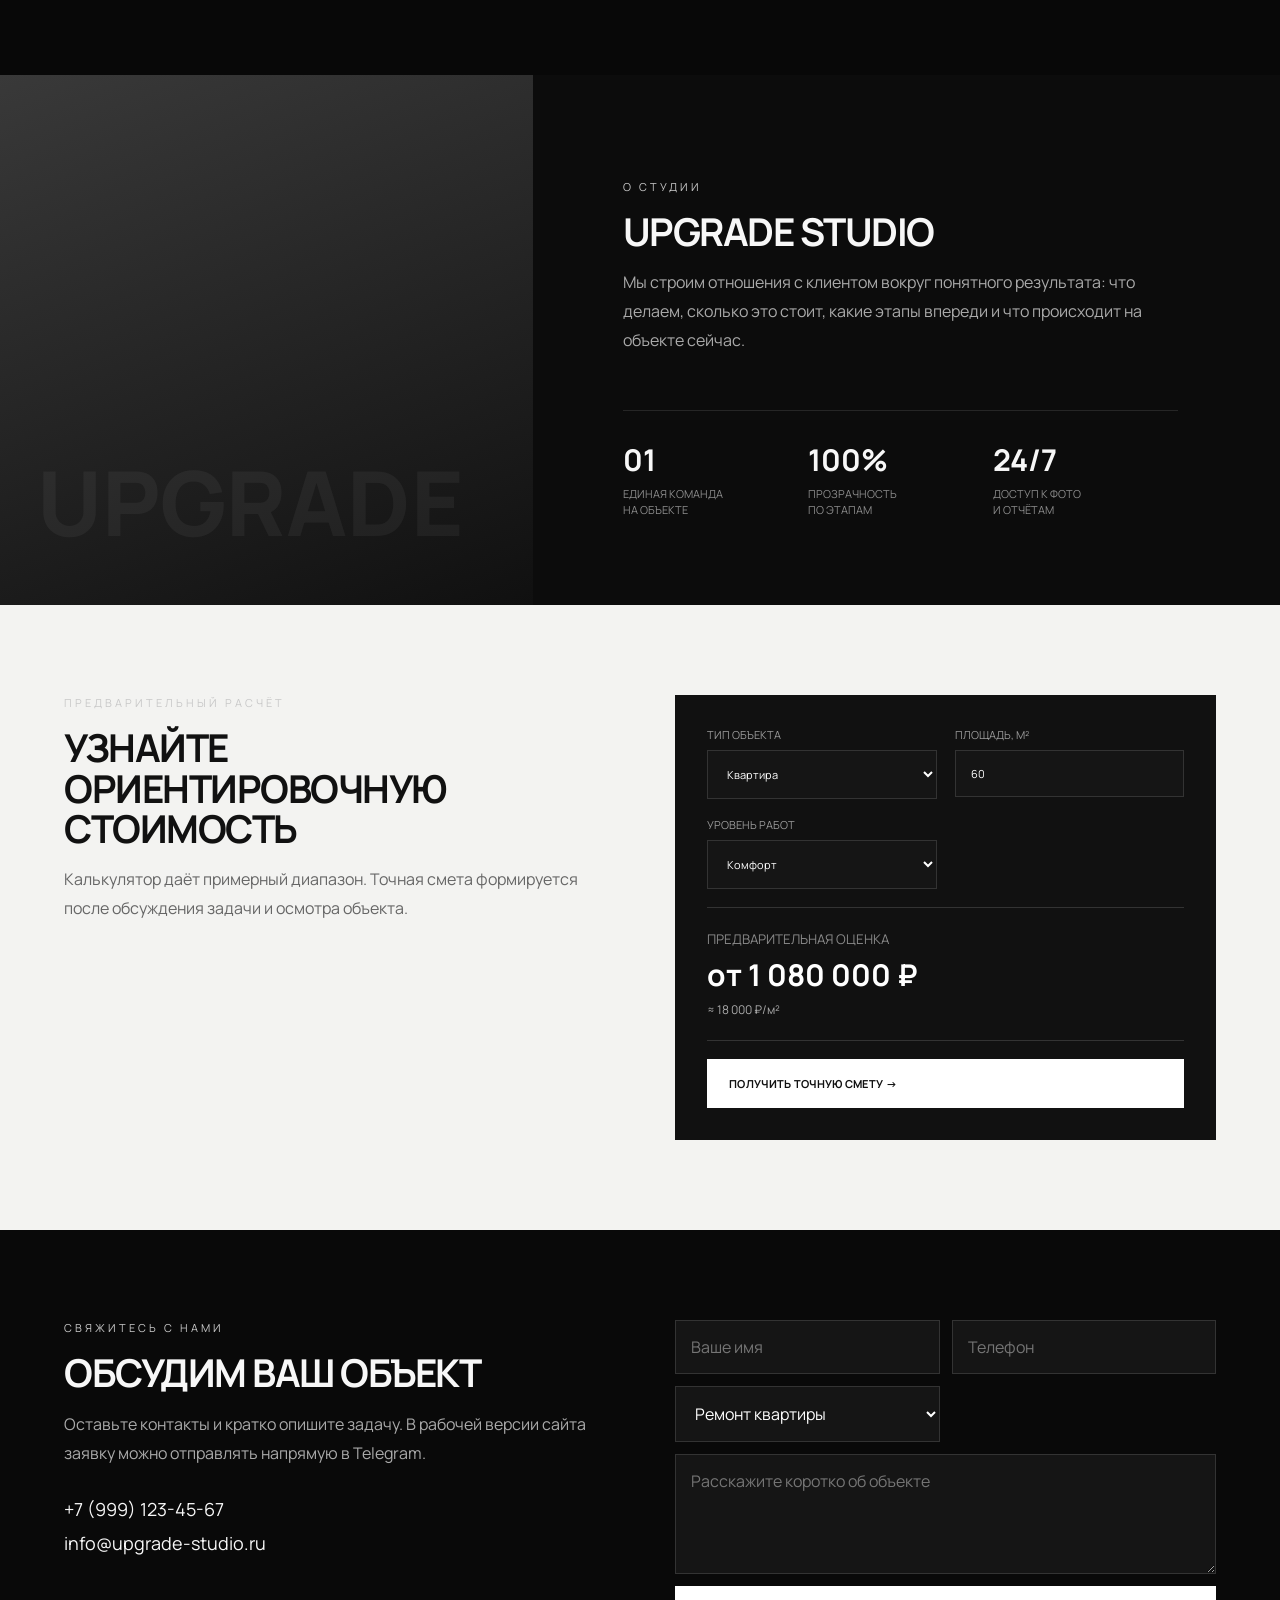
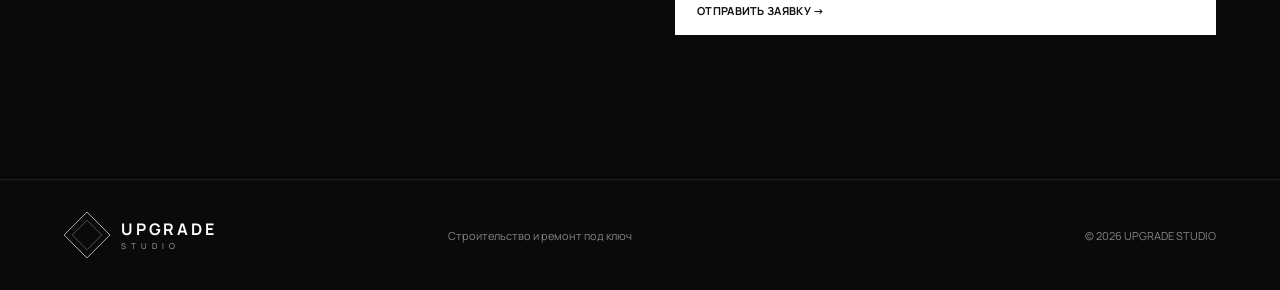
==== commit 7d3f4a55: "Add files via upload" ====
--- a/index.html
+++ b/index.html
@@ -491,6 +491,163 @@
   }
 }
 
+
+/* --- Projects premium v7 --- */
+.projects-premium{
+  padding:96px 5vw 90px;
+  background:#080808;
+  color:#fff;
+}
+.projects-top{
+  display:grid;
+  grid-template-columns:1.15fr .85fr;
+  gap:80px;
+  align-items:end;
+  padding-bottom:44px;
+  border-bottom:1px solid #242424;
+}
+.projects-top h2{
+  margin:0;
+  font-size:clamp(38px,4.2vw,66px);
+  line-height:.98;
+  letter-spacing:-2.3px;
+}
+.projects-intro{
+  margin:0 0 4px;
+  max-width:590px;
+  color:#8f8f8f;
+  font-size:13px;
+  line-height:1.8;
+}
+.project-showcase{
+  display:grid;
+  grid-template-columns:1.35fr 1fr;
+  grid-template-rows:repeat(2, minmax(310px, 1fr));
+  gap:10px;
+  padding-top:34px;
+}
+.project-card{
+  position:relative;
+  min-height:310px;
+  overflow:hidden;
+  background:#151515;
+}
+.project-card-large{grid-row:1/3;min-height:630px}
+.project-visual{
+  position:absolute;
+  inset:0;
+  transition:transform .7s cubic-bezier(.2,.7,.2,1), filter .5s ease;
+}
+.project-visual-house{
+  background:
+    linear-gradient(180deg,rgba(0,0,0,.06),rgba(0,0,0,.12)),
+    url('hero-upgrade-studio.png') center/cover no-repeat;
+}
+.project-visual-flat{
+  background:
+    linear-gradient(135deg,#c8c2b8 0%,#726f69 36%,#282828 100%);
+}
+.project-visual-commercial{
+  background:
+    linear-gradient(130deg,#171717 0%,#3c3c3c 42%,#111 100%);
+}
+.project-visual-bath{
+  background:
+    linear-gradient(135deg,#111 0 31%,#c6c1b8 31% 61%,#6f6a64 61% 100%);
+}
+.project-shade{
+  position:absolute;
+  inset:0;
+  background:linear-gradient(180deg,rgba(0,0,0,.08) 35%,rgba(0,0,0,.82) 100%);
+  transition:background .35s ease;
+}
+.project-card:hover .project-visual{
+  transform:scale(1.035);
+  filter:contrast(1.04);
+}
+.project-card:hover .project-shade{
+  background:linear-gradient(180deg,rgba(0,0,0,.04) 22%,rgba(0,0,0,.88) 100%);
+}
+.project-badge{
+  position:absolute;
+  top:22px;
+  left:22px;
+  border:1px solid rgba(255,255,255,.34);
+  background:rgba(0,0,0,.18);
+  backdrop-filter:blur(8px);
+  padding:8px 10px;
+  font-size:8px;
+  letter-spacing:1.8px;
+}
+.project-info{
+  position:absolute;
+  left:24px;
+  right:24px;
+  bottom:22px;
+  display:flex;
+  align-items:end;
+  justify-content:space-between;
+  gap:22px;
+}
+.project-info span{
+  color:#aaa;
+  font-size:9px;
+  letter-spacing:1.5px;
+  text-transform:uppercase;
+}
+.project-info h3{
+  margin:7px 0 0;
+  font-size:clamp(20px,2vw,32px);
+  font-weight:600;
+  letter-spacing:-.8px;
+}
+.project-specs{
+  display:flex;
+  flex-direction:column;
+  gap:5px;
+  text-align:right;
+  white-space:nowrap;
+}
+.projects-bottom{
+  display:flex;
+  justify-content:space-between;
+  align-items:center;
+  gap:30px;
+  padding-top:34px;
+}
+.projects-bottom p{
+  margin:0;
+  color:#747474;
+  font-size:12px;
+}
+@media(max-width:1000px){
+  .projects-top{grid-template-columns:1fr;gap:25px}
+  .project-showcase{
+    grid-template-columns:1fr 1fr;
+    grid-template-rows:auto;
+  }
+  .project-card-large{grid-row:auto;grid-column:1/-1;min-height:500px}
+}
+@media(max-width:640px){
+  .projects-premium{padding:72px 20px 62px}
+  .projects-top{padding-bottom:34px}
+  .projects-top h2{font-size:39px;letter-spacing:-1.4px}
+  .project-showcase{grid-template-columns:1fr}
+  .project-card,
+  .project-card-large{grid-column:auto;min-height:360px}
+  .project-card-large{min-height:440px}
+  .project-info{
+    align-items:flex-start;
+    flex-direction:column;
+    left:18px;right:18px;bottom:18px
+  }
+  .project-specs{text-align:left}
+  .projects-bottom{
+    align-items:flex-start;
+    flex-direction:column;
+  }
+}
+
 </style>
 </head>
 <body>
@@ -716,24 +873,91 @@
 </section>
 
 
-    <section class="projects" id="projects">
-      <div class="section-head projects-head reveal">
-        <div><p class="eyebrow">НАШИ ПРОЕКТЫ</p><h2>РЕАЛИЗОВАННЫЕ РАБОТЫ</h2></div>
-        <div class="filters" role="tablist">
-          <button class="filter active" data-filter="all">Все</button>
-          <button class="filter" data-filter="house">Дома</button>
-          <button class="filter" data-filter="flat">Квартиры</button>
-          <button class="filter" data-filter="commercial">Коммерция</button>
-        </div>
-      </div>
-      <div class="project-grid">
-        <article class="project house reveal"><div class="project-photo p1"></div><div class="project-meta"><b>Частный дом</b><span>Строительство</span></div></article>
-        <article class="project flat reveal"><div class="project-photo p2"></div><div class="project-meta"><b>Ванная комната</b><span>Ремонт</span></div></article>
-        <article class="project flat reveal"><div class="project-photo p3"></div><div class="project-meta"><b>Квартира</b><span>Чистовая отделка</span></div></article>
-        <article class="project commercial reveal"><div class="project-photo p4"></div><div class="project-meta"><b>Офис</b><span>Коммерческий ремонт</span></div></article>
-      </div>
-      <p class="projects-note">Фотографии в демо-версии используются для оформления. Перед запуском сайта заменим их на ваши реальные объекты.</p>
-    </section>
+    
+<section class="projects projects-premium" id="projects">
+  <div class="projects-top reveal">
+    <div>
+      <p class="eyebrow">НАШИ ПРОЕКТЫ</p>
+      <h2>РАБОТЫ, КОТОРЫЕ<br>ГОВОРЯТ САМИ ЗА СЕБЯ</h2>
+    </div>
+    <p class="projects-intro">
+      Показываем объекты крупно и без лишнего шума. 
+      Сейчас в блоке стоят демонстрационные изображения — позже заменим их на реальные фотографии ваших работ.
+    </p>
+  </div>
+
+  <div class="project-showcase">
+    <article class="project-card project-card-large reveal" data-filter="house">
+      <div class="project-visual project-visual-house"></div>
+      <div class="project-shade"></div>
+      <div class="project-badge">СТРОИТЕЛЬСТВО</div>
+      <div class="project-info">
+        <div>
+          <span>01 / ДОМ</span>
+          <h3>Частный дом под ключ</h3>
+        </div>
+        <div class="project-specs">
+          <span>180 м²</span>
+          <span>Полный цикл</span>
+        </div>
+      </div>
+    </article>
+
+    <article class="project-card reveal" data-filter="flat">
+      <div class="project-visual project-visual-flat"></div>
+      <div class="project-shade"></div>
+      <div class="project-badge">РЕМОНТ</div>
+      <div class="project-info">
+        <div>
+          <span>02 / КВАРТИРА</span>
+          <h3>Современная квартира</h3>
+        </div>
+        <div class="project-specs">
+          <span>76 м²</span>
+          <span>Чистовая отделка</span>
+        </div>
+      </div>
+    </article>
+
+    <article class="project-card reveal" data-filter="commercial">
+      <div class="project-visual project-visual-commercial"></div>
+      <div class="project-shade"></div>
+      <div class="project-badge">КОММЕРЦИЯ</div>
+      <div class="project-info">
+        <div>
+          <span>03 / БИЗНЕС</span>
+          <h3>Офисное пространство</h3>
+        </div>
+        <div class="project-specs">
+          <span>140 м²</span>
+          <span>Под ключ</span>
+        </div>
+      </div>
+    </article>
+
+    <article class="project-card reveal" data-filter="flat">
+      <div class="project-visual project-visual-bath"></div>
+      <div class="project-shade"></div>
+      <div class="project-badge">ИНТЕРЬЕР</div>
+      <div class="project-info">
+        <div>
+          <span>04 / ОТДЕЛКА</span>
+          <h3>Ванная комната</h3>
+        </div>
+        <div class="project-specs">
+          <span>Плитка</span>
+          <span>Инженерия</span>
+        </div>
+      </div>
+    </article>
+  </div>
+
+  <div class="projects-bottom reveal">
+    <p>Портфолио будет усиливаться по мере появления новых объектов.</p>
+    <a class="btn btn-ghost" href="#contacts">Обсудить похожий проект <span>↗</span></a>
+  </div>
+</section>
+
 
     <section class="about" id="about">
       <div class="about-photo reveal"></div>
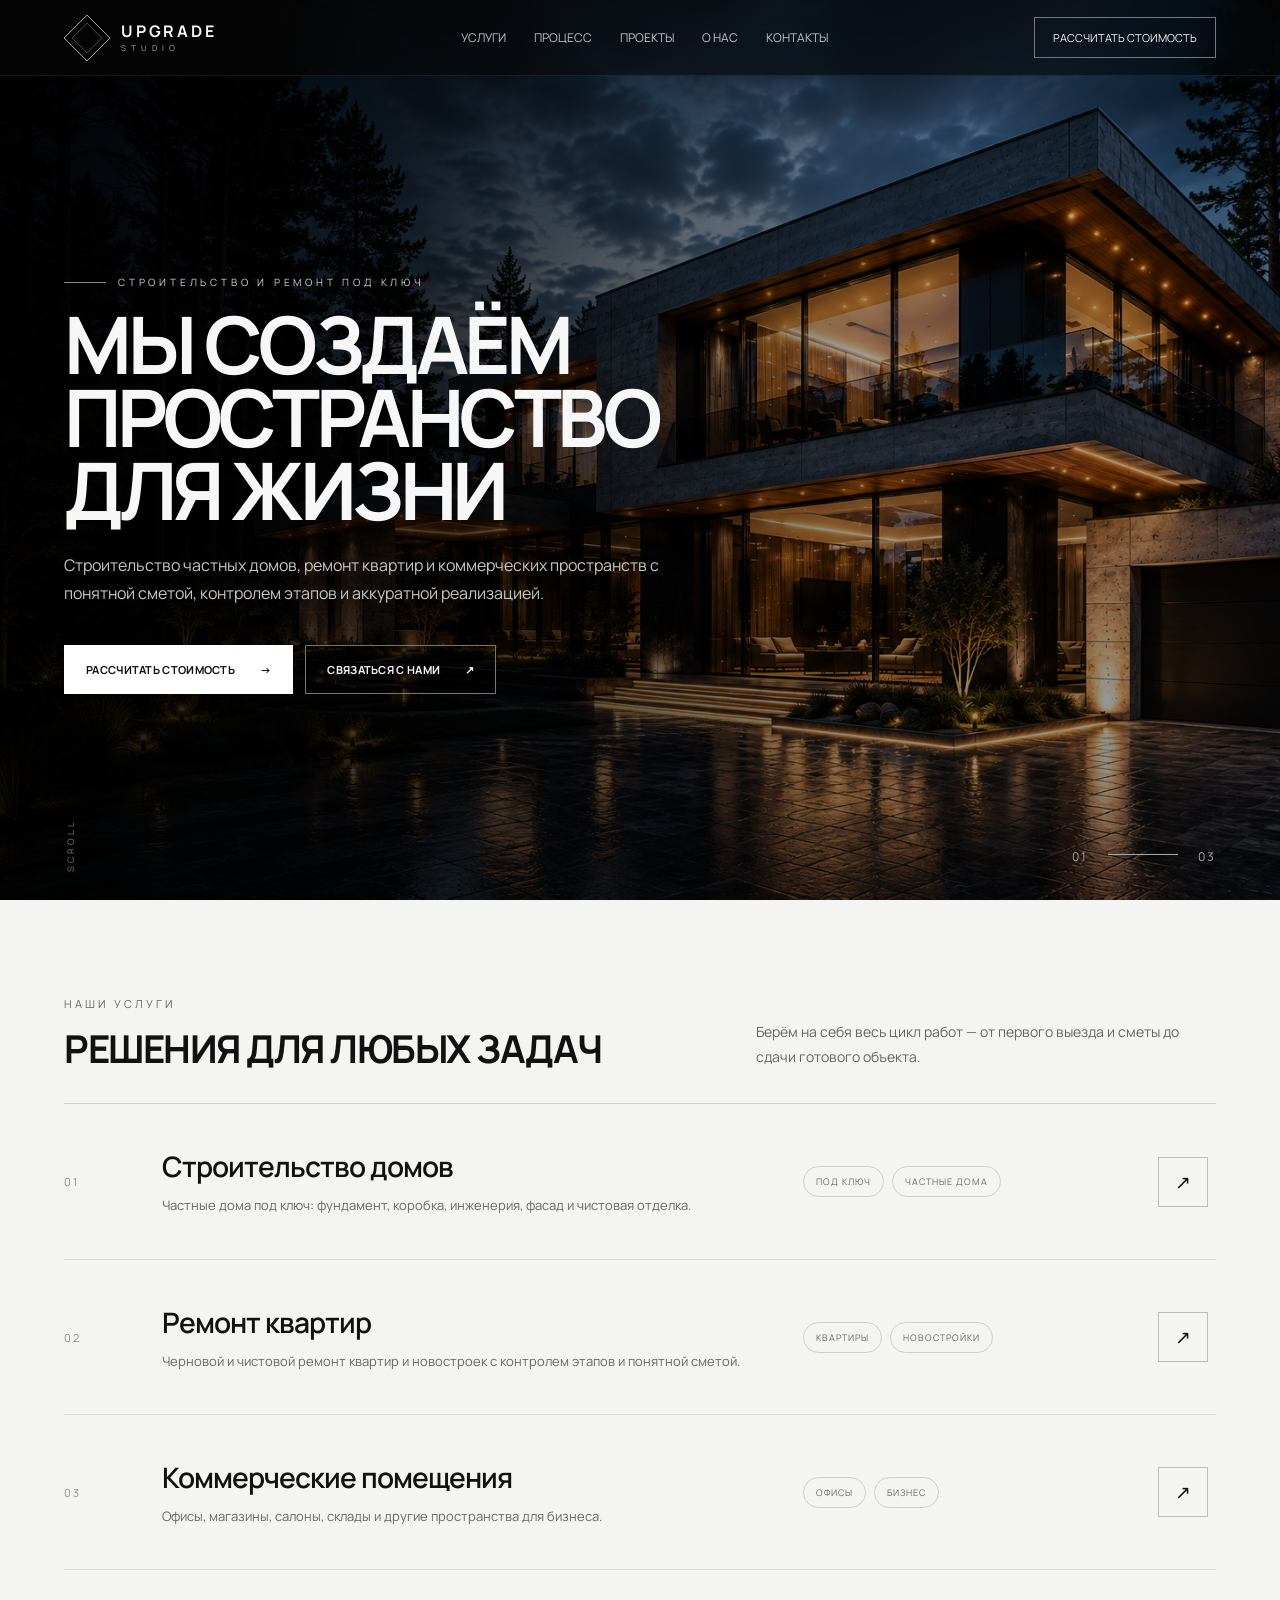
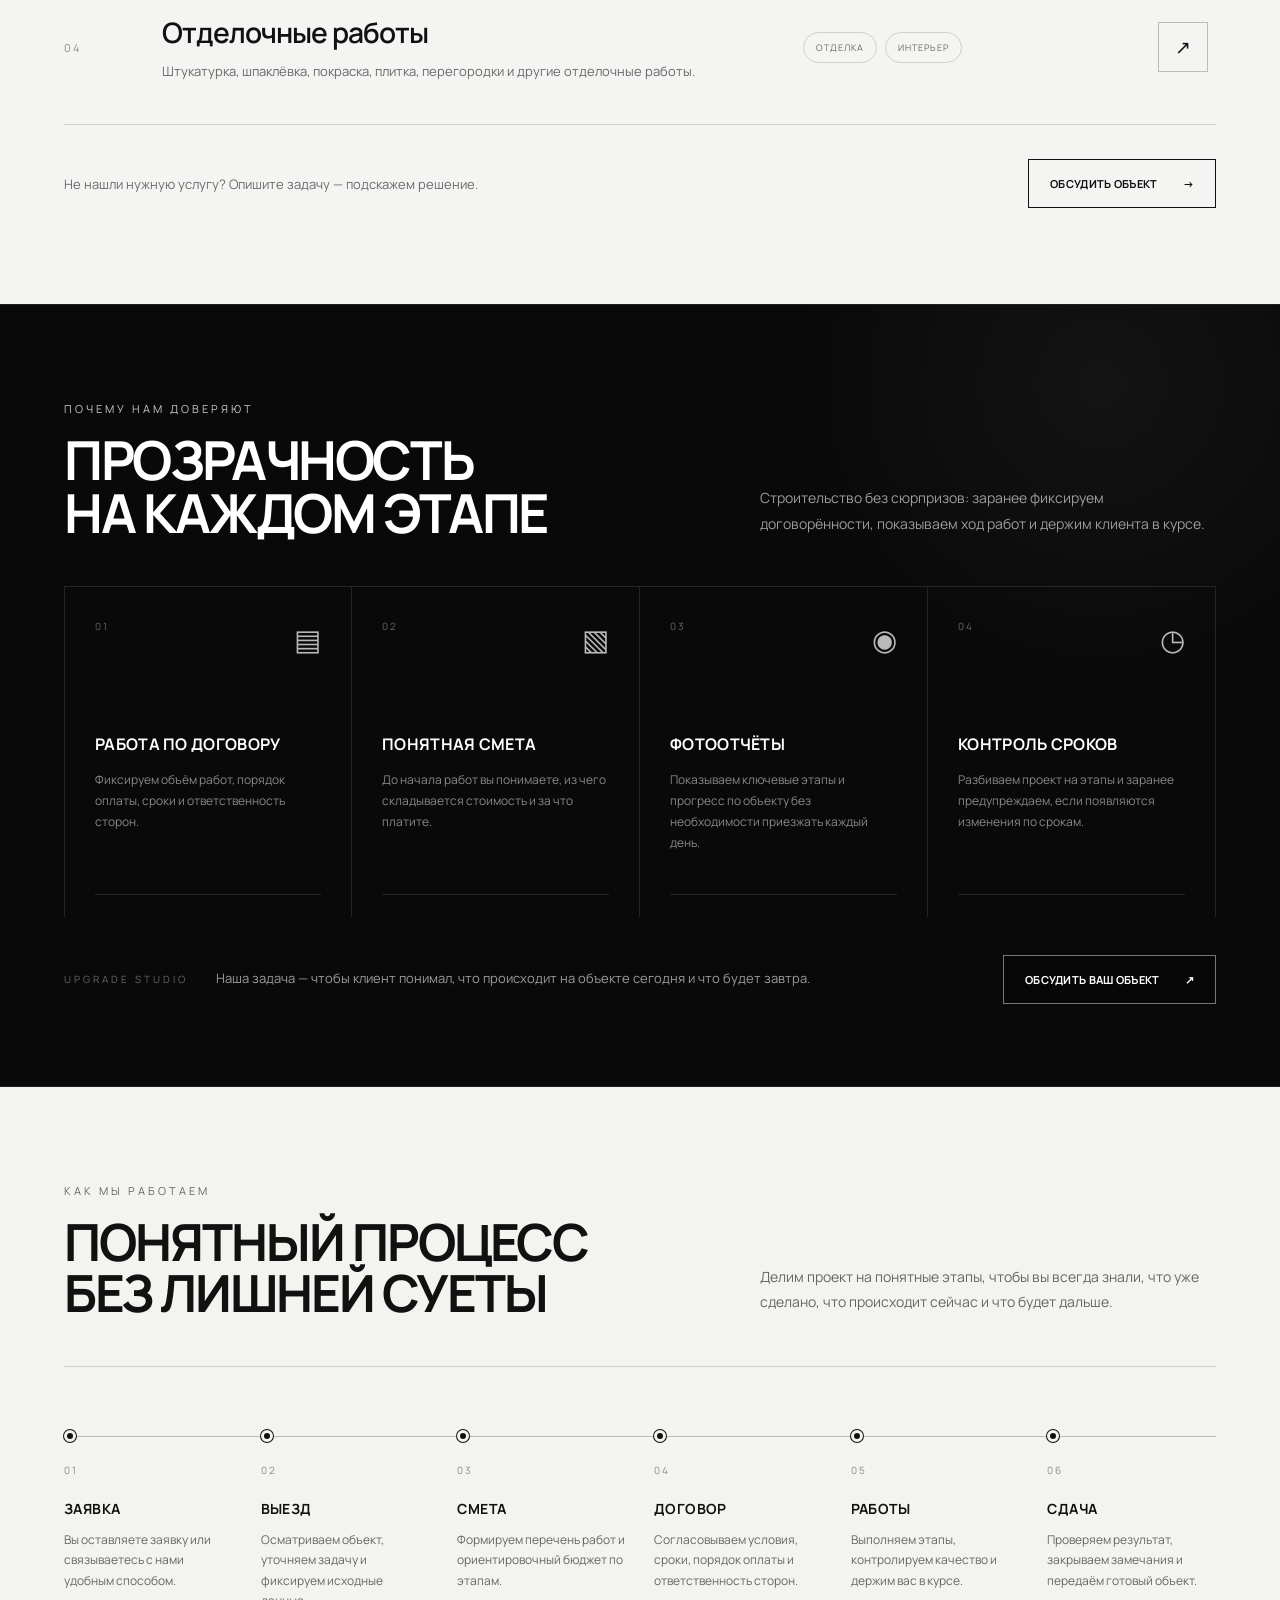
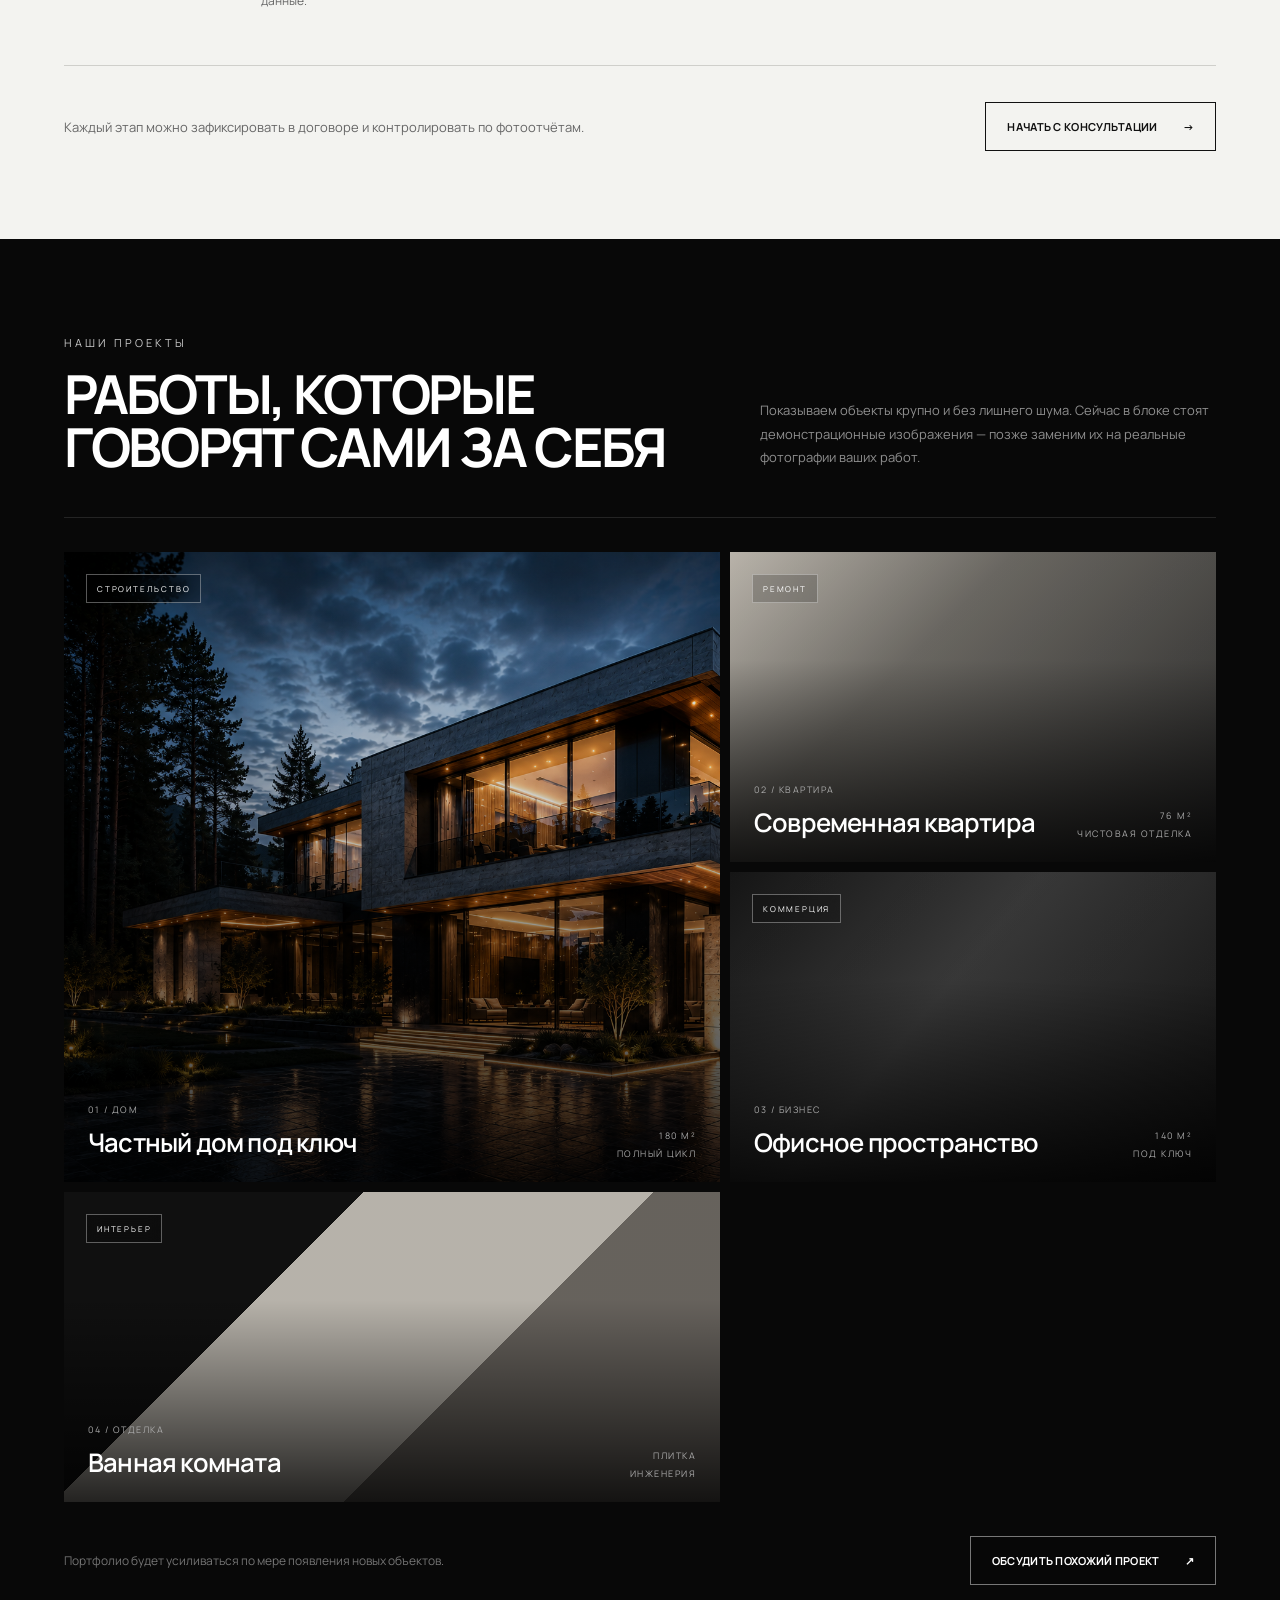
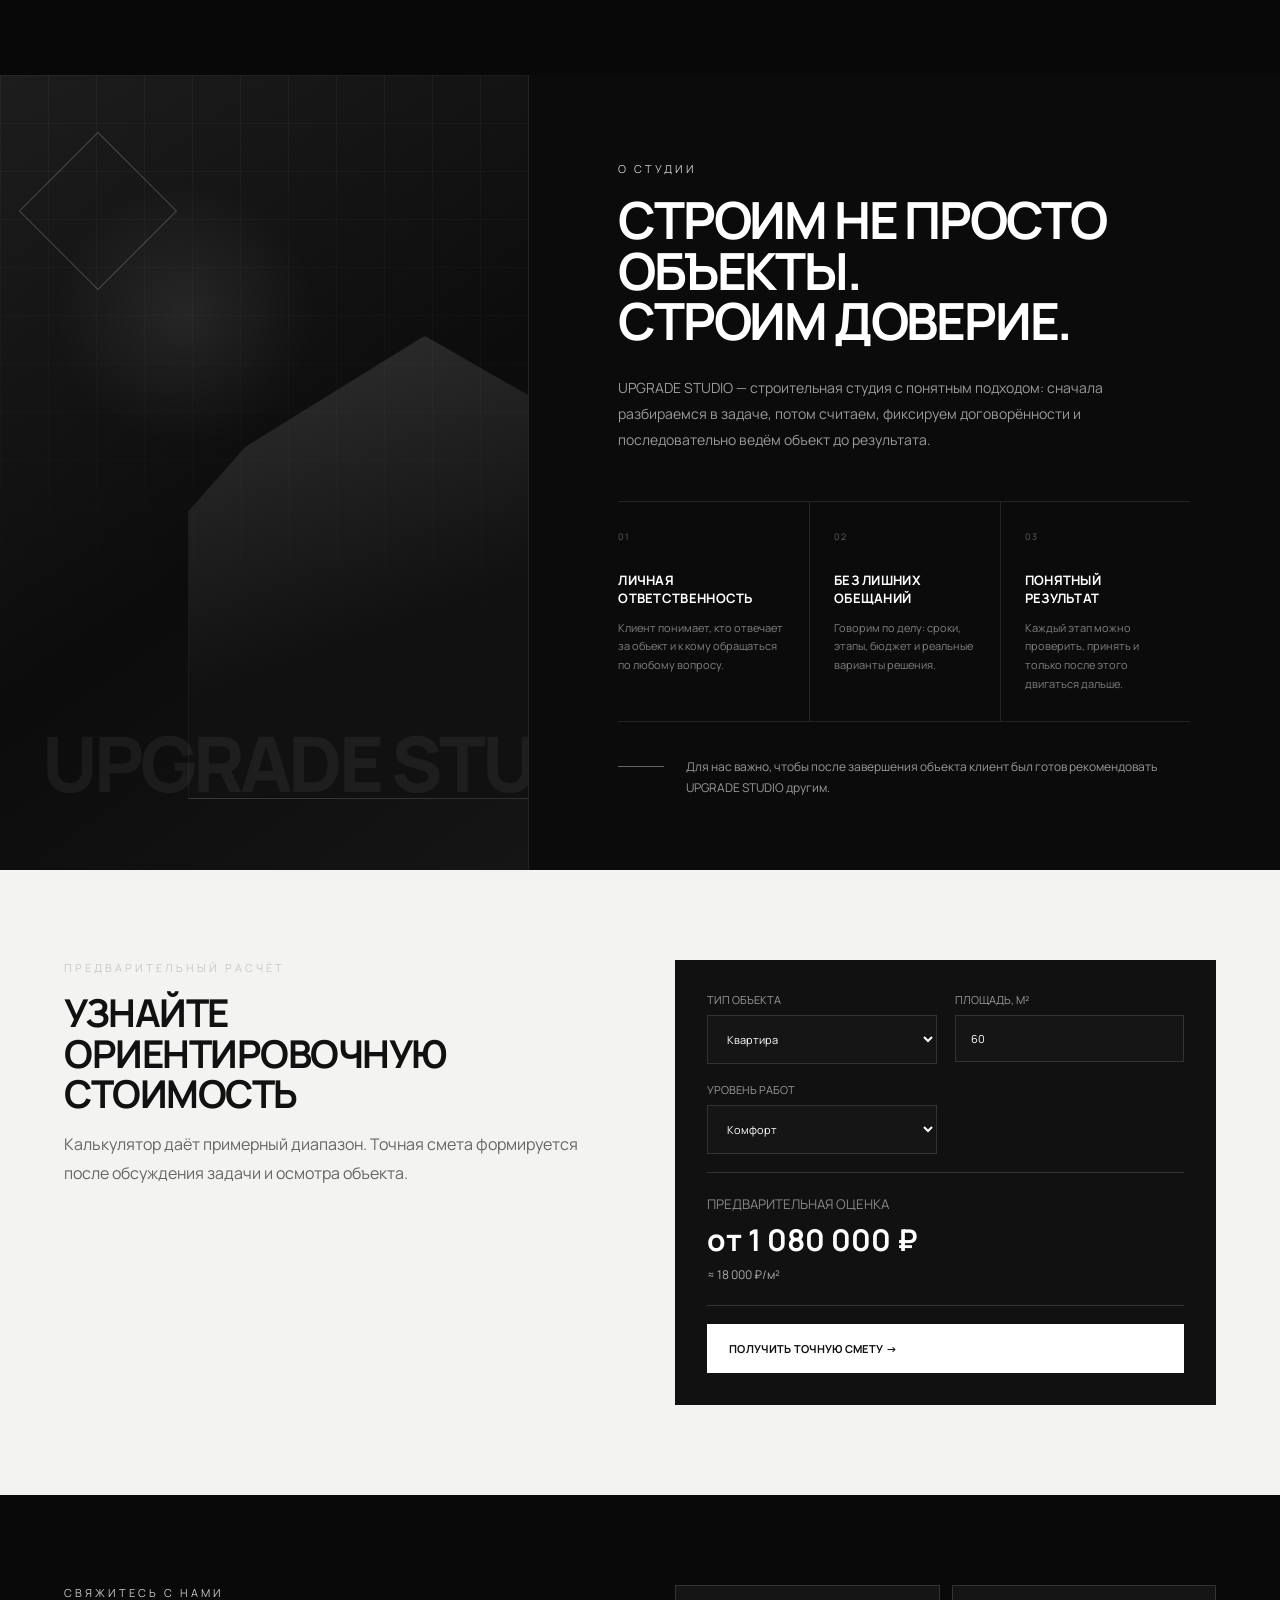
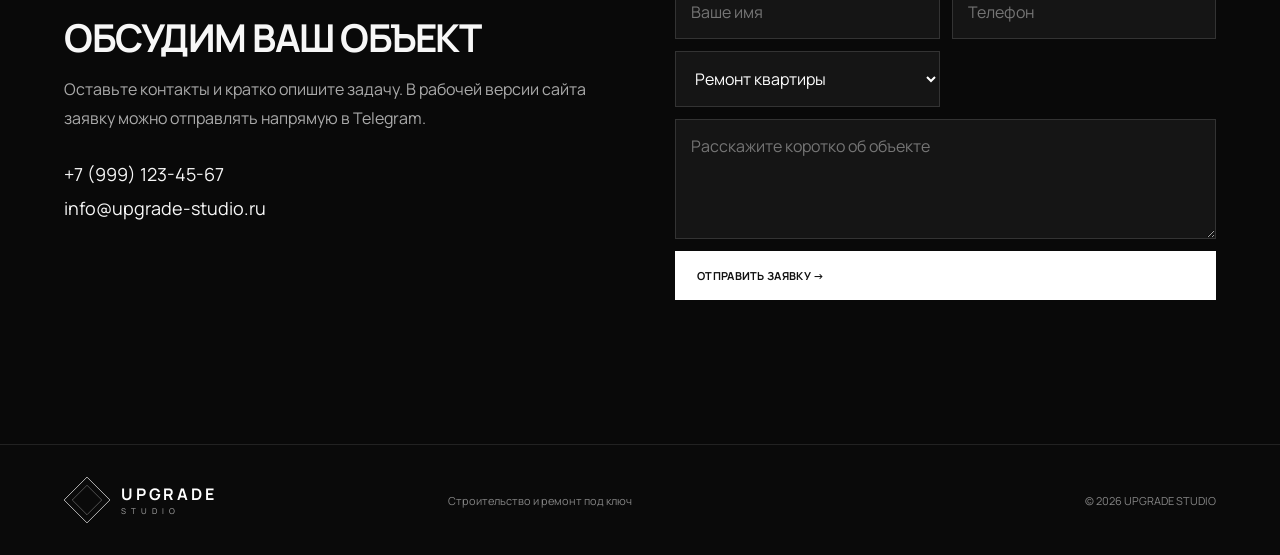
==== commit 2d02a716: "Add files via upload" ====
--- a/index.html
+++ b/index.html
@@ -648,6 +648,156 @@
   }
 }
 
+
+/* --- About premium v8 --- */
+.about-premium{
+  display:grid;
+  grid-template-columns:.95fr 1.35fr;
+  min-height:650px;
+  background:#0b0b0b;
+  color:#fff;
+}
+.about-visual{
+  position:relative;
+  min-height:650px;
+  overflow:hidden;
+  background:
+    radial-gradient(circle at 35% 30%, rgba(255,255,255,.08), transparent 20%),
+    linear-gradient(145deg,#1d1d1d 0%,#0c0c0c 55%,#151515 100%);
+  border-right:1px solid #232323;
+}
+.about-visual-grid{
+  position:absolute;
+  inset:0;
+  background-image:
+    linear-gradient(rgba(255,255,255,.035) 1px,transparent 1px),
+    linear-gradient(90deg,rgba(255,255,255,.035) 1px,transparent 1px);
+  background-size:48px 48px;
+  mask-image:linear-gradient(180deg,#000,transparent 85%);
+}
+.about-visual:before{
+  content:"";
+  position:absolute;
+  width:72%;
+  height:58%;
+  right:-8%;
+  bottom:9%;
+  background:
+    linear-gradient(160deg,#313131,#111 60%);
+  clip-path:polygon(15% 24%,62% 0,100% 18%,100% 100%,0 100%,0 38%);
+  border:1px solid rgba(255,255,255,.04);
+}
+.about-visual:after{
+  content:"";
+  position:absolute;
+  left:8%;
+  top:10%;
+  width:110px;
+  height:110px;
+  border:1px solid rgba(255,255,255,.20);
+  transform:rotate(45deg);
+}
+.about-visual-label{
+  position:absolute;
+  left:8%;
+  bottom:7%;
+  font-size:clamp(42px,6vw,86px);
+  font-weight:800;
+  letter-spacing:-4px;
+  color:rgba(255,255,255,.055);
+  white-space:nowrap;
+}
+.about-content{
+  padding:86px 7vw 72px;
+  display:flex;
+  flex-direction:column;
+  justify-content:center;
+}
+.about-content h2{
+  margin:0;
+  font-size:clamp(38px,4vw,62px);
+  line-height:.98;
+  letter-spacing:-2.2px;
+}
+.about-lead{
+  margin:30px 0 0;
+  max-width:760px;
+  color:#9a9a9a;
+  font-size:14px;
+  line-height:1.85;
+}
+.about-principles{
+  display:grid;
+  grid-template-columns:repeat(3,1fr);
+  gap:0;
+  margin-top:48px;
+  border-top:1px solid #242424;
+  border-bottom:1px solid #242424;
+}
+.about-principle{
+  padding:28px 24px 28px 0;
+}
+.about-principle + .about-principle{
+  border-left:1px solid #242424;
+  padding-left:24px;
+}
+.about-principle span{
+  display:block;
+  color:#5f5f5f;
+  font-size:9px;
+  letter-spacing:2px;
+  margin-bottom:28px;
+}
+.about-principle h3{
+  margin:0 0 12px;
+  font-size:13px;
+  text-transform:uppercase;
+  letter-spacing:.3px;
+}
+.about-principle p{
+  margin:0;
+  color:#7f7f7f;
+  font-size:11px;
+  line-height:1.7;
+}
+.about-note{
+  display:flex;
+  align-items:flex-start;
+  gap:22px;
+  margin-top:34px;
+}
+.about-note-line{
+  width:46px;
+  border-top:1px solid #666;
+  margin-top:10px;
+  flex:0 0 auto;
+}
+.about-note p{
+  margin:0;
+  max-width:650px;
+  color:#9a9a9a;
+  font-size:12px;
+  line-height:1.75;
+}
+@media(max-width:1000px){
+  .about-premium{grid-template-columns:1fr}
+  .about-visual{min-height:420px;border-right:0;border-bottom:1px solid #232323}
+  .about-content{padding:72px 5vw 64px}
+}
+@media(max-width:640px){
+  .about-visual{min-height:320px}
+  .about-content{padding:62px 20px 56px}
+  .about-content h2{font-size:39px;letter-spacing:-1.5px}
+  .about-principles{grid-template-columns:1fr}
+  .about-principle,
+  .about-principle + .about-principle{
+    border-left:0;
+    border-top:1px solid #242424;
+    padding:24px 0;
+  }
+  .about-principle:first-child{border-top:0}
+}
+
 </style>
 </head>
 <body>
@@ -959,19 +1109,52 @@
 </section>
 
 
-    <section class="about" id="about">
-      <div class="about-photo reveal"></div>
-      <div class="about-copy reveal">
-        <p class="eyebrow">О СТУДИИ</p>
-        <h2>UPGRADE STUDIO</h2>
-        <p>Мы строим отношения с клиентом вокруг понятного результата: что делаем, сколько это стоит, какие этапы впереди и что происходит на объекте сейчас.</p>
-        <div class="stats">
-          <div><strong>01</strong><span>единая команда<br>на объекте</span></div>
-          <div><strong>100%</strong><span>прозрачность<br>по этапам</span></div>
-          <div><strong>24/7</strong><span>доступ к фото<br>и отчётам</span></div>
-        </div>
-      </div>
-    </section>
+    
+<section class="about about-premium" id="about">
+  <div class="about-visual reveal">
+    <div class="about-visual-grid"></div>
+    <div class="about-visual-label">UPGRADE STUDIO</div>
+  </div>
+
+  <div class="about-content reveal">
+    <p class="eyebrow">О СТУДИИ</p>
+    <h2>СТРОИМ НЕ ПРОСТО ОБЪЕКТЫ.<br>СТРОИМ ДОВЕРИЕ.</h2>
+
+    <p class="about-lead">
+      UPGRADE STUDIO — строительная студия с понятным подходом:
+      сначала разбираемся в задаче, потом считаем, фиксируем договорённости
+      и последовательно ведём объект до результата.
+    </p>
+
+    <div class="about-principles">
+      <div class="about-principle">
+        <span>01</span>
+        <h3>Личная ответственность</h3>
+        <p>Клиент понимает, кто отвечает за объект и к кому обращаться по любому вопросу.</p>
+      </div>
+
+      <div class="about-principle">
+        <span>02</span>
+        <h3>Без лишних обещаний</h3>
+        <p>Говорим по делу: сроки, этапы, бюджет и реальные варианты решения.</p>
+      </div>
+
+      <div class="about-principle">
+        <span>03</span>
+        <h3>Понятный результат</h3>
+        <p>Каждый этап можно проверить, принять и только после этого двигаться дальше.</p>
+      </div>
+    </div>
+
+    <div class="about-note">
+      <div class="about-note-line"></div>
+      <p>
+        Для нас важно, чтобы после завершения объекта клиент был готов рекомендовать UPGRADE STUDIO другим.
+      </p>
+    </div>
+  </div>
+</section>
+
 
     <section class="calculator" id="calc">
       <div class="calc-copy reveal">
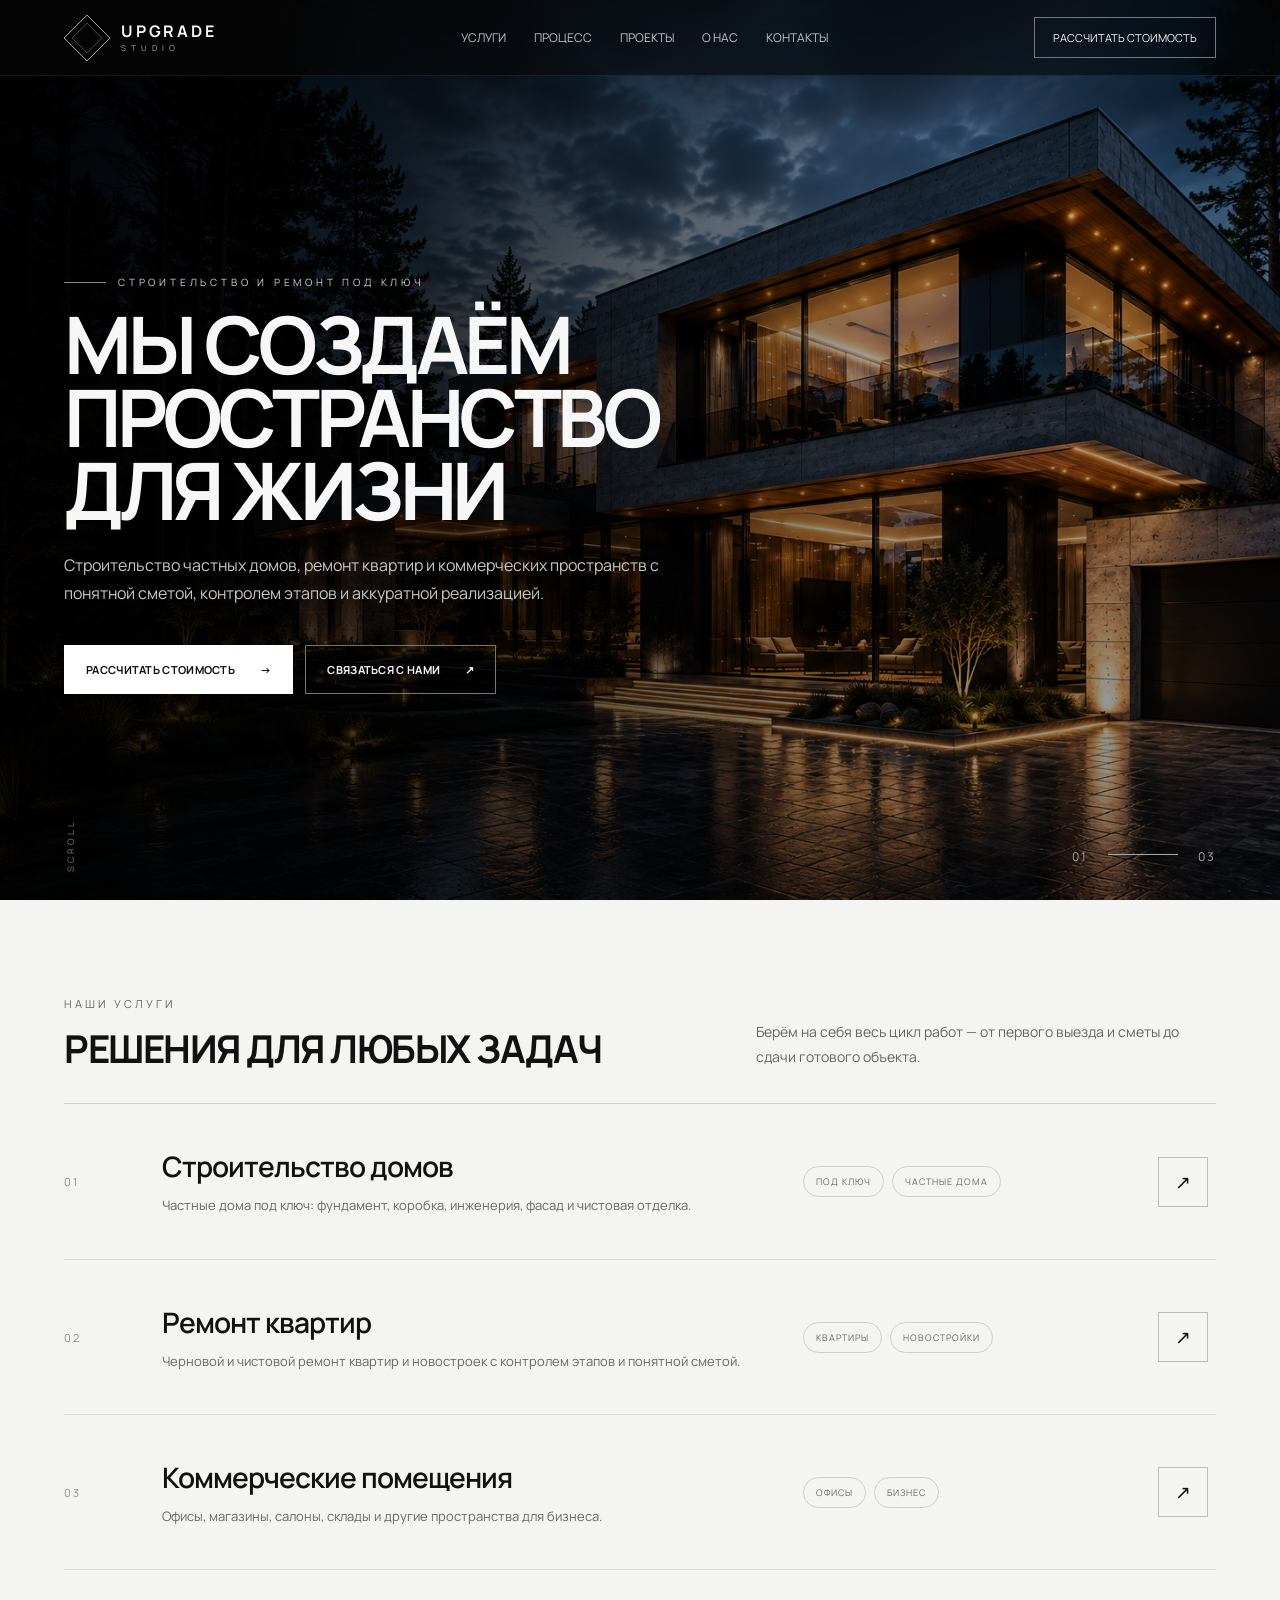
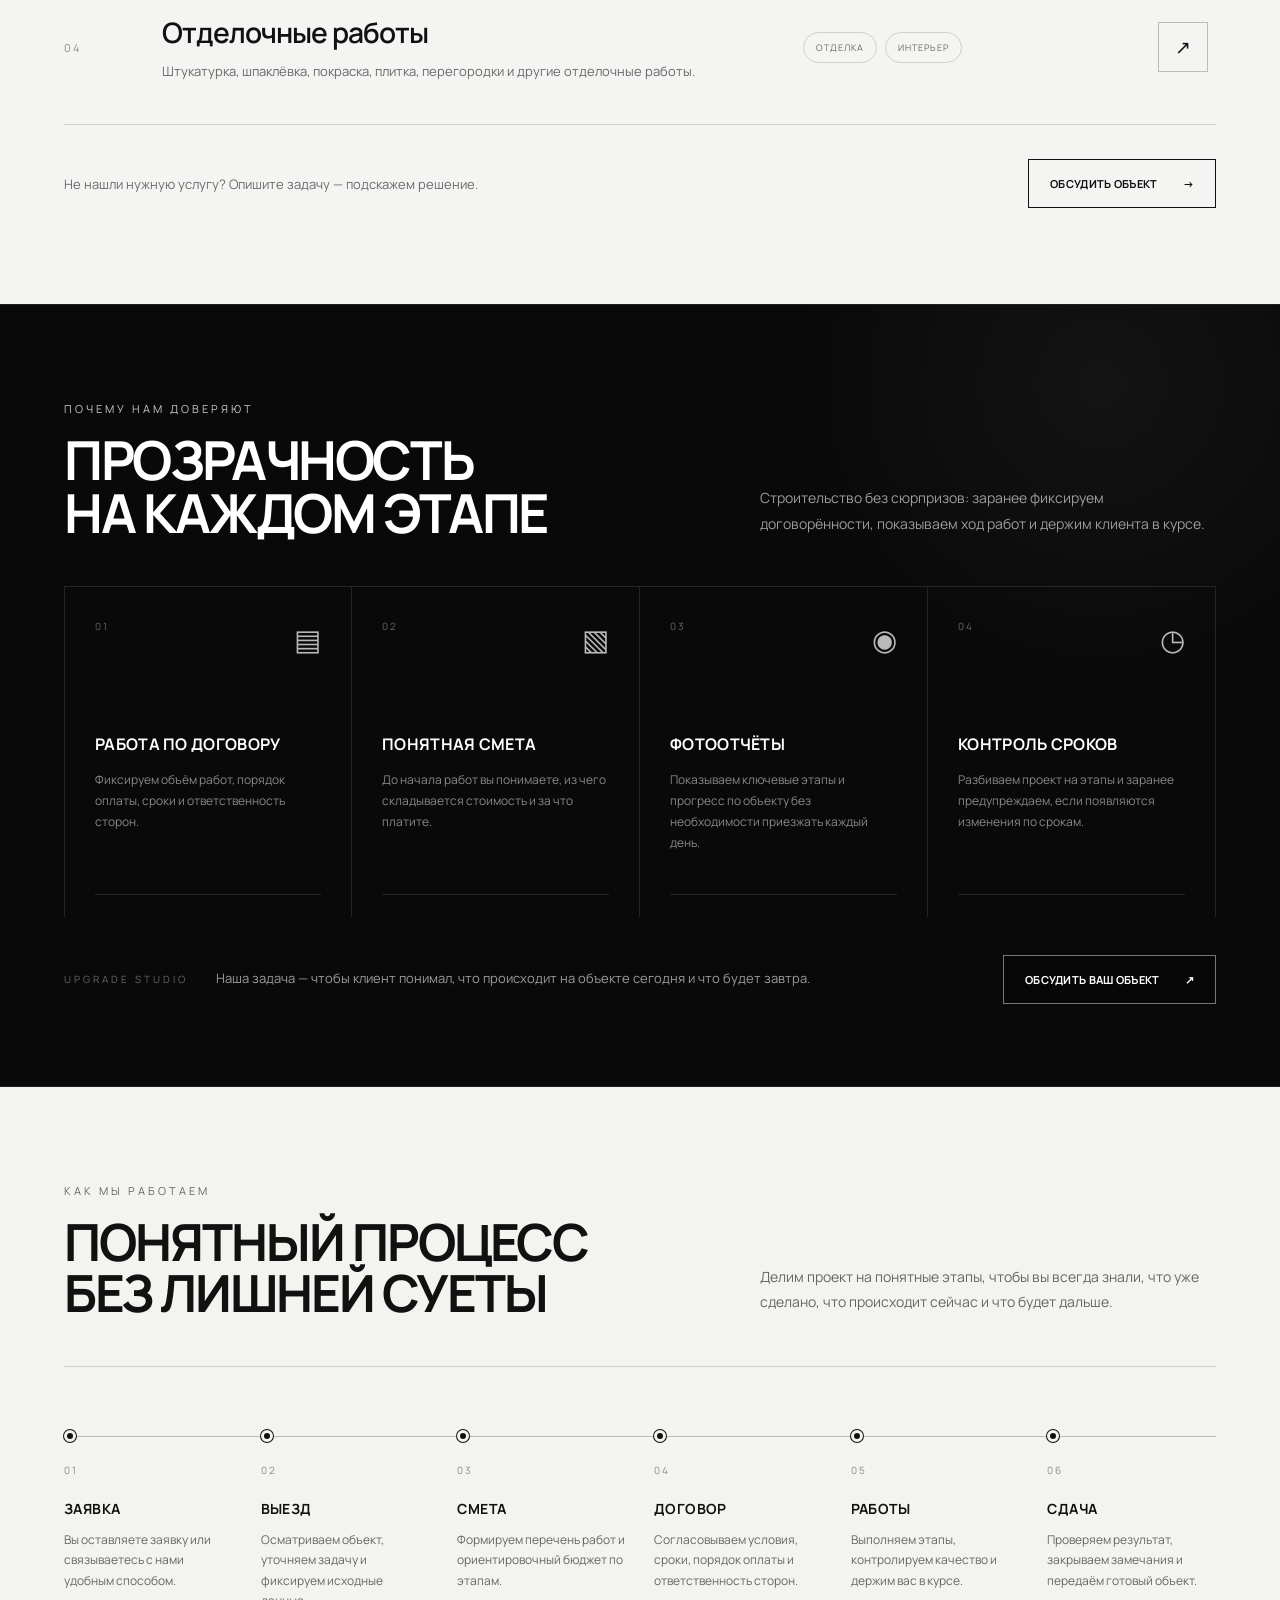
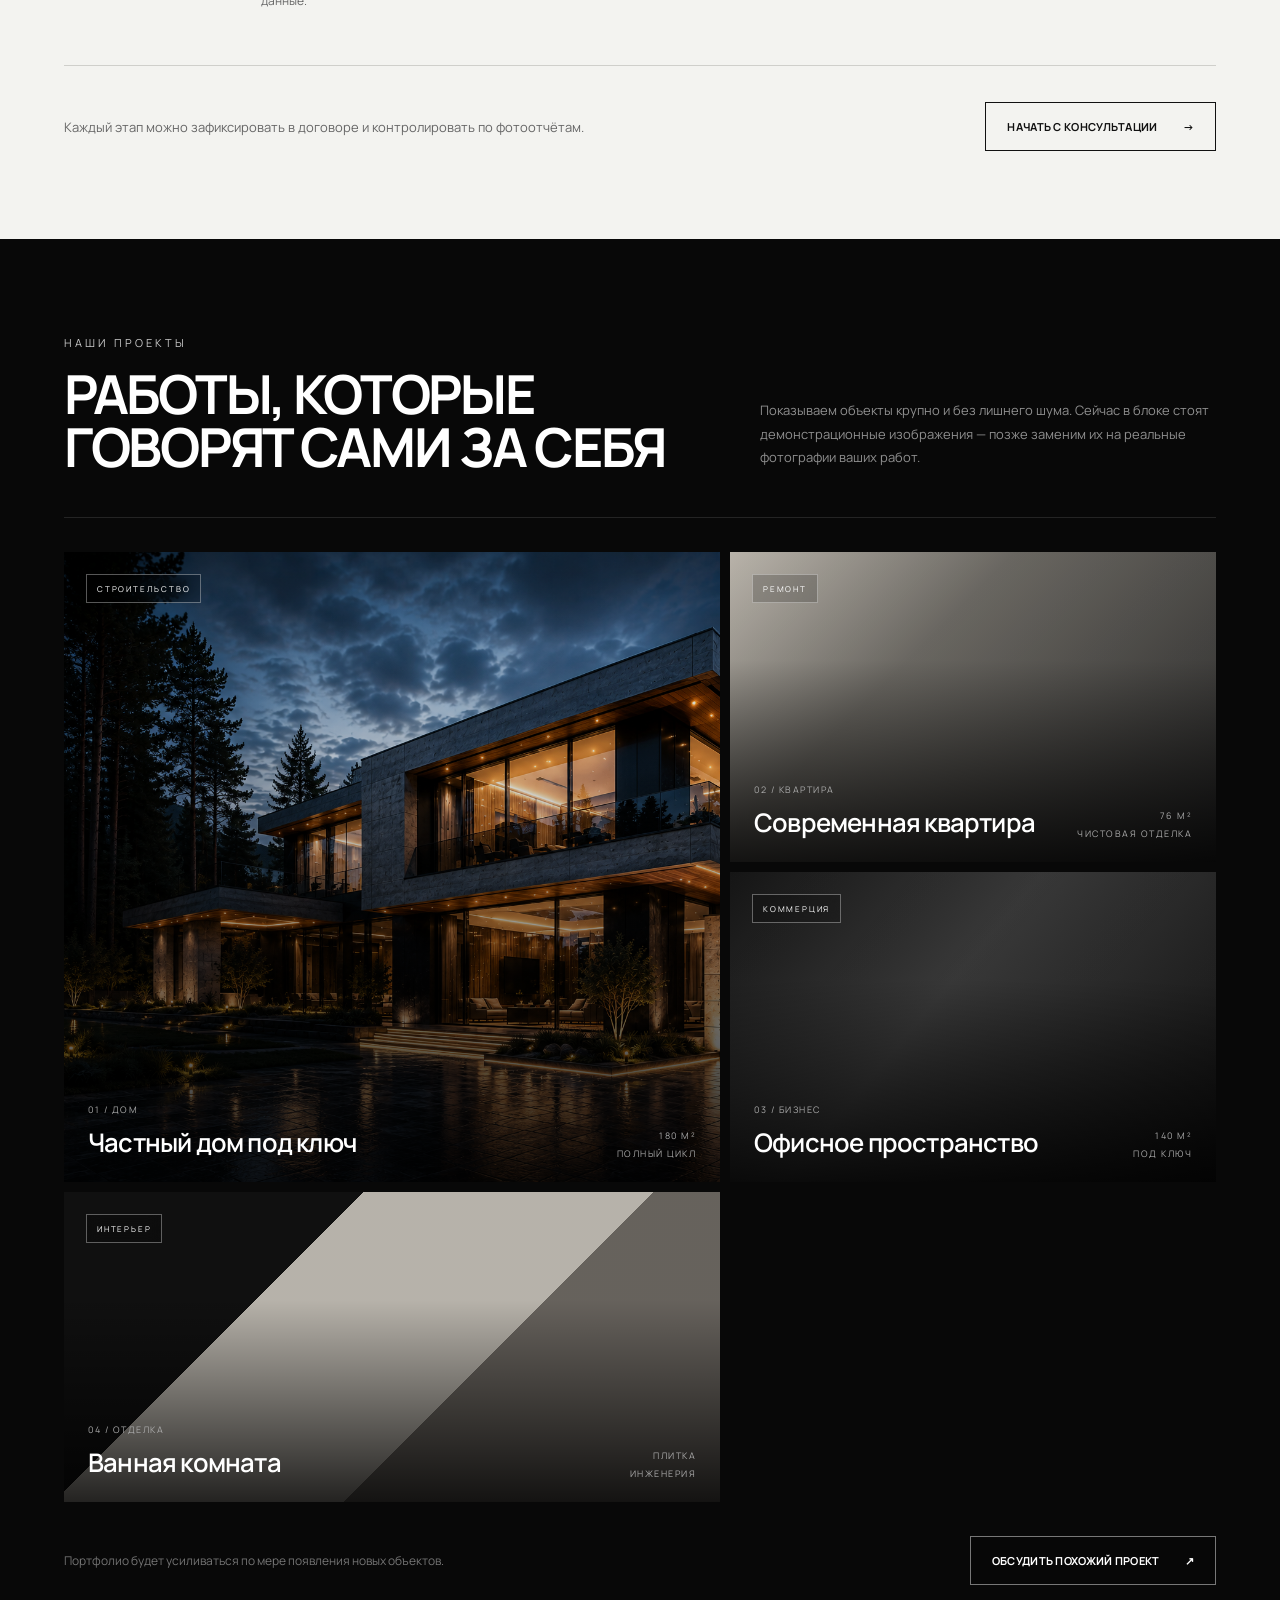
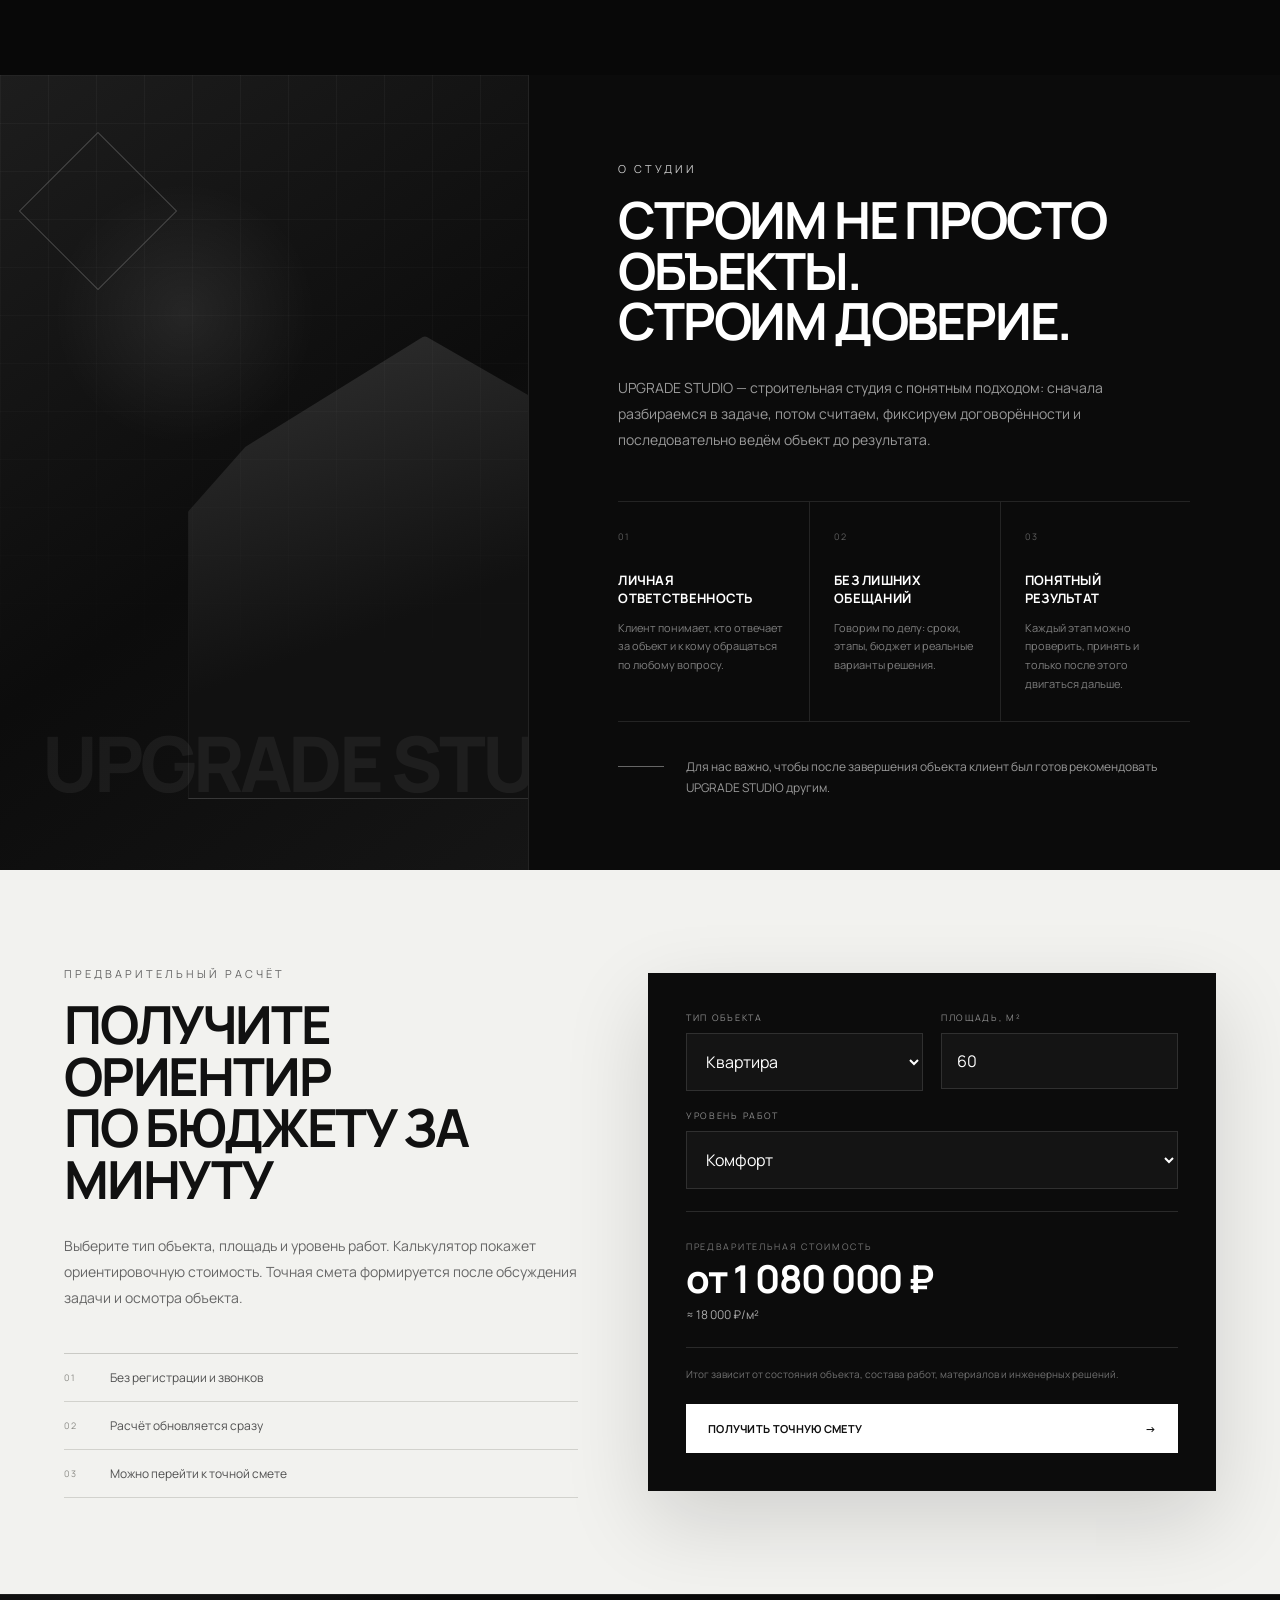
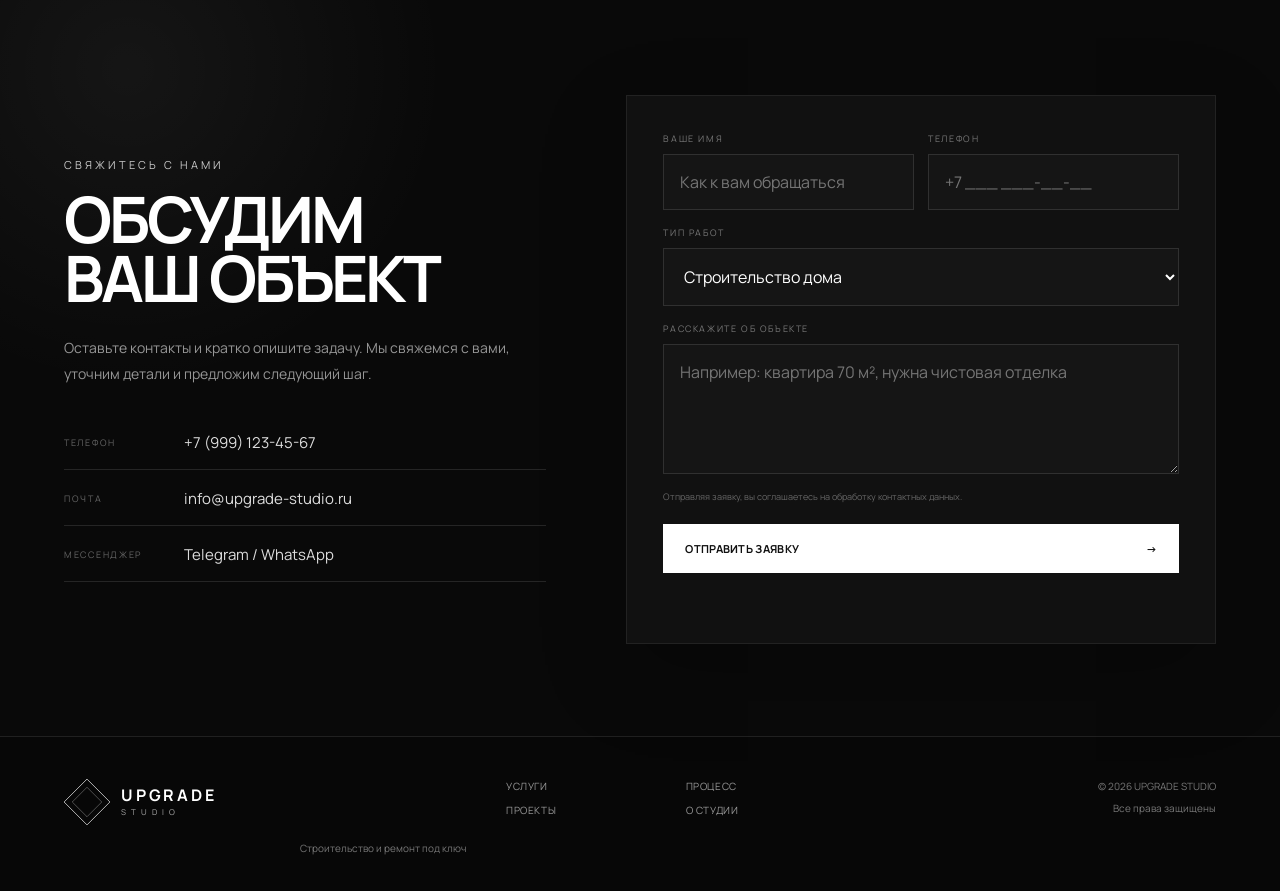
==== commit 3fd0dfa8: "Add files via upload" ====
--- a/index.html
+++ b/index.html
@@ -798,6 +798,295 @@
   .about-principle:first-child{border-top:0}
 }
 
+
+/* --- Calculator premium v9 --- */
+.calculator-premium{
+  display:grid;
+  grid-template-columns:.95fr 1.05fr;
+  gap:70px;
+  padding:96px 5vw;
+  background:#f2f2ef;
+  color:#111;
+}
+.calc-side{
+  display:flex;
+  flex-direction:column;
+  justify-content:center;
+}
+.calc-side h2{
+  margin:0;
+  font-size:clamp(38px,4.1vw,64px);
+  line-height:.98;
+  letter-spacing:-2.2px;
+}
+.calc-lead{
+  margin:28px 0 0;
+  max-width:620px;
+  color:#666;
+  font-size:14px;
+  line-height:1.85;
+}
+.calc-points{
+  display:grid;
+  grid-template-columns:1fr;
+  margin-top:42px;
+  border-top:1px solid #cacac5;
+}
+.calc-points>div{
+  display:grid;
+  grid-template-columns:46px 1fr;
+  align-items:center;
+  padding:15px 0;
+  border-bottom:1px solid #d2d2cd;
+}
+.calc-points span{
+  color:#8a8a85;
+  font-size:9px;
+  letter-spacing:2px;
+}
+.calc-points p{
+  margin:0;
+  font-size:12px;
+  color:#505050;
+}
+.calc-panel{
+  background:#0c0c0c;
+  color:#fff;
+  padding:38px;
+  display:grid;
+  grid-template-columns:1fr 1fr;
+  gap:18px;
+  align-self:center;
+  box-shadow:0 30px 80px rgba(0,0,0,.14);
+}
+.calc-field{
+  display:flex;
+  flex-direction:column;
+  gap:9px;
+}
+.calc-field-wide{grid-column:1/-1}
+.calc-field label{
+  color:#8c8c8c;
+  font-size:9px;
+  letter-spacing:1.7px;
+  text-transform:uppercase;
+}
+.calc-panel input,.calc-panel select{
+  width:100%;
+  padding:16px 15px;
+  border:1px solid #303030;
+  background:#141414;
+  color:#fff;
+  outline:none;
+  transition:border-color .2s ease,background .2s ease;
+}
+.calc-panel input:focus,.calc-panel select:focus{
+  border-color:#777;
+  background:#181818;
+}
+.calc-result{
+  grid-column:1/-1;
+  padding:28px 0 24px;
+  margin-top:4px;
+  border-top:1px solid #2a2a2a;
+  border-bottom:1px solid #2a2a2a;
+  display:flex;
+  flex-direction:column;
+  gap:7px;
+}
+.calc-result-label{
+  color:#777;
+  font-size:9px;
+  text-transform:uppercase;
+  letter-spacing:1.7px;
+}
+.calc-result strong{
+  font-size:clamp(30px,3vw,48px);
+  letter-spacing:-1.5px;
+  line-height:1;
+}
+.calc-result span{
+  color:#aaa;
+  font-size:12px;
+}
+.calc-warning{
+  grid-column:1/-1;
+  color:#707070;
+  font-size:10px;
+  line-height:1.6;
+}
+.calc-cta{grid-column:1/-1;margin-top:4px}
+@media(max-width:1000px){
+  .calculator-premium{grid-template-columns:1fr}
+}
+@media(max-width:640px){
+  .calculator-premium{padding:72px 20px 64px}
+  .calc-side h2{font-size:39px;letter-spacing:-1.5px}
+  .calc-panel{grid-template-columns:1fr;padding:24px}
+  .calc-field,
+  .calc-field-wide,
+  .calc-result,
+  .calc-warning,
+  .calc-cta{grid-column:1}
+}
+
+
+/* --- Contacts premium v10 --- */
+.contacts-premium{
+  display:grid;
+  grid-template-columns:.9fr 1.1fr;
+  gap:80px;
+  padding:100px 5vw 92px;
+  background:
+    radial-gradient(circle at 10% 10%, rgba(255,255,255,.05), transparent 24%),
+    #090909;
+  color:#fff;
+  border-top:1px solid #1f1f1f;
+}
+.contact-left{
+  display:flex;
+  flex-direction:column;
+  justify-content:center;
+}
+.contact-left h2{
+  margin:0;
+  font-size:clamp(46px,5vw,78px);
+  line-height:.92;
+  letter-spacing:-3px;
+}
+.contact-lead{
+  margin:28px 0 0;
+  max-width:560px;
+  color:#969696;
+  line-height:1.8;
+  font-size:14px;
+}
+.contact-direct{
+  margin-top:46px;
+  display:grid;
+  gap:18px;
+  max-width:560px;
+}
+.contact-direct>div{
+  display:grid;
+  grid-template-columns:120px 1fr;
+  align-items:center;
+  padding-bottom:16px;
+  border-bottom:1px solid #252525;
+}
+.contact-direct span{
+  font-size:9px;
+  letter-spacing:1.7px;
+  color:#656565;
+}
+.contact-direct a{
+  font-size:15px;
+  color:#ddd;
+}
+.lead-form-premium{
+  display:flex;
+  flex-direction:column;
+  gap:16px;
+  background:#111;
+  border:1px solid #222;
+  padding:36px;
+  box-shadow:0 30px 80px rgba(0,0,0,.22);
+}
+.lead-row{
+  display:grid;
+  grid-template-columns:1fr 1fr;
+  gap:14px;
+}
+.lead-form-premium label{
+  display:flex;
+  flex-direction:column;
+  gap:9px;
+}
+.lead-form-premium label>span{
+  font-size:9px;
+  letter-spacing:1.6px;
+  text-transform:uppercase;
+  color:#777;
+}
+.lead-form-premium input,
+.lead-form-premium select,
+.lead-form-premium textarea{
+  width:100%;
+  padding:16px;
+  border:1px solid #303030;
+  background:#151515;
+  color:#fff;
+  outline:none;
+}
+.lead-form-premium textarea{
+  min-height:130px;
+  resize:vertical;
+}
+.lead-form-premium input:focus,
+.lead-form-premium select:focus,
+.lead-form-premium textarea:focus{
+  border-color:#6e6e6e;
+  background:#181818;
+}
+.lead-agree{
+  color:#666;
+  font-size:9px;
+  line-height:1.55;
+}
+.lead-submit{
+  margin-top:4px;
+}
+.form-status{
+  margin:0;
+  min-height:18px;
+  font-size:11px;
+  color:#aaa;
+}
+.footer-premium{
+  display:grid;
+  grid-template-columns:1.2fr 1fr 1fr;
+  gap:40px;
+  align-items:start;
+  padding:42px 5vw 36px;
+  border-top:1px solid #202020;
+  background:#070707;
+  color:#787878;
+  font-size:10px;
+}
+.footer-brand p{
+  margin:16px 0 0;
+}
+.footer-nav{
+  display:grid;
+  grid-template-columns:1fr 1fr;
+  gap:10px 24px;
+}
+.footer-nav a{
+  color:#9a9a9a;
+  text-transform:uppercase;
+  letter-spacing:.6px;
+}
+.footer-copy{
+  display:flex;
+  flex-direction:column;
+  align-items:flex-end;
+  gap:8px;
+}
+@media(max-width:1000px){
+  .contacts-premium{grid-template-columns:1fr}
+  .footer-premium{grid-template-columns:1fr 1fr}
+  .footer-copy{align-items:flex-start}
+}
+@media(max-width:640px){
+  .contacts-premium{padding:72px 20px 64px}
+  .contact-left h2{font-size:48px;letter-spacing:-2px}
+  .contact-direct>div{grid-template-columns:1fr;gap:6px}
+  .lead-form-premium{padding:24px}
+  .lead-row{grid-template-columns:1fr}
+  .footer-premium{grid-template-columns:1fr;gap:28px;padding:34px 20px}
+  .footer-nav{grid-template-columns:1fr 1fr}
+}
+
 </style>
 </head>
 <body>
@@ -1156,65 +1445,154 @@
 </section>
 
 
-    <section class="calculator" id="calc">
-      <div class="calc-copy reveal">
-        <p class="eyebrow">ПРЕДВАРИТЕЛЬНЫЙ РАСЧЁТ</p>
-        <h2>УЗНАЙТЕ ОРИЕНТИРОВОЧНУЮ СТОИМОСТЬ</h2>
-        <p>Калькулятор даёт примерный диапазон. Точная смета формируется после обсуждения задачи и осмотра объекта.</p>
-      </div>
-      <form class="calc-box reveal" id="calcForm">
-        <label>Тип объекта
-          <select id="type">
-            <option value="flat">Квартира</option>
-            <option value="house">Дом</option>
-            <option value="commercial">Коммерческое помещение</option>
-          </select>
-        </label>
-        <label>Площадь, м²
-          <input id="area" type="number" min="10" max="1000" value="60" />
-        </label>
-        <label>Уровень работ
-          <select id="level">
-            <option value="base">Базовый</option>
-            <option value="comfort" selected>Комфорт</option>
-            <option value="premium">Премиум</option>
-          </select>
-        </label>
-        <div class="estimate">
-          <small>Предварительная оценка</small>
-          <strong id="estimateValue">от 1 080 000 ₽</strong>
-          <span id="estimateNote">≈ 18 000 ₽/м²</span>
-        </div>
-        <a class="btn btn-light full" href="#contacts">Получить точную смету →</a>
-      </form>
-    </section>
-
-    <section class="contacts" id="contacts">
-      <div class="contact-copy reveal">
-        <p class="eyebrow">СВЯЖИТЕСЬ С НАМИ</p>
-        <h2>ОБСУДИМ ВАШ ОБЪЕКТ</h2>
-        <p>Оставьте контакты и кратко опишите задачу. В рабочей версии сайта заявку можно отправлять напрямую в Telegram.</p>
-        <div class="contact-links">
-          <a href="tel:+79991234567">+7 (999) 123-45-67</a>
-          <a href="mailto:info@upgrade-studio.ru">info@upgrade-studio.ru</a>
-        </div>
-      </div>
-      <form class="lead-form reveal" id="leadForm">
-        <input name="name" placeholder="Ваше имя" required />
-        <input name="phone" placeholder="Телефон" required />
-        <select name="service"><option>Ремонт квартиры</option><option>Строительство дома</option><option>Коммерческое помещение</option><option>Отделочные работы</option></select>
-        <textarea name="message" placeholder="Расскажите коротко об объекте"></textarea>
-        <button class="btn btn-light full" type="submit">Отправить заявку →</button>
-        <p class="form-status" id="formStatus"></p>
-      </form>
-    </section>
+    
+<section class="calculator calculator-premium" id="calc">
+  <div class="calc-side reveal">
+    <p class="eyebrow dark">ПРЕДВАРИТЕЛЬНЫЙ РАСЧЁТ</p>
+    <h2>ПОЛУЧИТЕ ОРИЕНТИР<br>ПО БЮДЖЕТУ ЗА МИНУТУ</h2>
+    <p class="calc-lead">
+      Выберите тип объекта, площадь и уровень работ. Калькулятор покажет ориентировочную стоимость.
+      Точная смета формируется после обсуждения задачи и осмотра объекта.
+    </p>
+
+    <div class="calc-points">
+      <div><span>01</span><p>Без регистрации и звонков</p></div>
+      <div><span>02</span><p>Расчёт обновляется сразу</p></div>
+      <div><span>03</span><p>Можно перейти к точной смете</p></div>
+    </div>
+  </div>
+
+  <form class="calc-panel reveal" id="calcForm">
+    <div class="calc-field">
+      <label for="type">Тип объекта</label>
+      <select id="type">
+        <option value="flat">Квартира</option>
+        <option value="house">Дом</option>
+        <option value="commercial">Коммерческое помещение</option>
+      </select>
+    </div>
+
+    <div class="calc-field">
+      <label for="area">Площадь, м²</label>
+      <input id="area" type="number" min="10" max="1000" value="60" />
+    </div>
+
+    <div class="calc-field calc-field-wide">
+      <label for="level">Уровень работ</label>
+      <select id="level">
+        <option value="base">Базовый</option>
+        <option value="comfort" selected>Комфорт</option>
+        <option value="premium">Премиум</option>
+      </select>
+    </div>
+
+    <div class="calc-result">
+      <div class="calc-result-label">Предварительная стоимость</div>
+      <strong id="estimateValue">от 1 080 000 ₽</strong>
+      <span id="estimateNote">≈ 18 000 ₽/м²</span>
+    </div>
+
+    <div class="calc-warning">
+      Итог зависит от состояния объекта, состава работ, материалов и инженерных решений.
+    </div>
+
+    <a class="btn btn-light full calc-cta" href="#contacts">
+      Получить точную смету <span>→</span>
+    </a>
+  </form>
+</section>
+
+
+    
+<section class="contacts contacts-premium" id="contacts">
+  <div class="contact-left reveal">
+    <p class="eyebrow">СВЯЖИТЕСЬ С НАМИ</p>
+    <h2>ОБСУДИМ<br>ВАШ ОБЪЕКТ</h2>
+    <p class="contact-lead">
+      Оставьте контакты и кратко опишите задачу. Мы свяжемся с вами,
+      уточним детали и предложим следующий шаг.
+    </p>
+
+    <div class="contact-direct">
+      <div>
+        <span>ТЕЛЕФОН</span>
+        <a href="tel:+79991234567">+7 (999) 123-45-67</a>
+      </div>
+      <div>
+        <span>ПОЧТА</span>
+        <a href="mailto:info@upgrade-studio.ru">info@upgrade-studio.ru</a>
+      </div>
+      <div>
+        <span>МЕССЕНДЖЕР</span>
+        <a href="#contacts">Telegram / WhatsApp</a>
+      </div>
+    </div>
+  </div>
+
+  <form class="lead-form lead-form-premium reveal" id="leadForm">
+    <div class="lead-row">
+      <label>
+        <span>Ваше имя</span>
+        <input name="name" placeholder="Как к вам обращаться" required />
+      </label>
+      <label>
+        <span>Телефон</span>
+        <input name="phone" placeholder="+7 ___ ___-__-__" required />
+      </label>
+    </div>
+
+    <label>
+      <span>Тип работ</span>
+      <select name="service">
+        <option>Строительство дома</option>
+        <option>Ремонт квартиры</option>
+        <option>Коммерческое помещение</option>
+        <option>Отделочные работы</option>
+      </select>
+    </label>
+
+    <label>
+      <span>Расскажите об объекте</span>
+      <textarea name="message" placeholder="Например: квартира 70 м², нужна чистовая отделка"></textarea>
+    </label>
+
+    <div class="lead-agree">
+      Отправляя заявку, вы соглашаетесь на обработку контактных данных.
+    </div>
+
+    <button class="btn btn-light full lead-submit" type="submit">
+      Отправить заявку <span>→</span>
+    </button>
+
+    <p class="form-status" id="formStatus"></p>
+  </form>
+</section>
+
   </main>
 
-  <footer class="footer">
-    <a class="brand" href="#top"><span class="brand-mark">US</span><span class="brand-text"><b>UPGRADE</b><small>STUDIO</small></span></a>
+  
+<footer class="footer footer-premium">
+  <div class="footer-brand">
+    <a class="brand" href="#top">
+      <span class="brand-mark">US</span>
+      <span class="brand-text"><b>UPGRADE</b><small>STUDIO</small></span>
+    </a>
     <p>Строительство и ремонт под ключ</p>
-    <p>© 2026 UPGRADE STUDIO</p>
-  </footer>
+  </div>
+
+  <div class="footer-nav">
+    <a href="#services">Услуги</a>
+    <a href="#process">Процесс</a>
+    <a href="#projects">Проекты</a>
+    <a href="#about">О студии</a>
+  </div>
+
+  <div class="footer-copy">
+    <span>© 2026 UPGRADE STUDIO</span>
+    <span>Все права защищены</span>
+  </div>
+</footer>
+
   <script>
 const menuBtn=document.getElementById('menuBtn');
 const nav=document.getElementById('nav');
@@ -1250,5 +1628,66 @@
 });
 
 </script>
+
+<script>
+(function(){
+  const typeEl = document.getElementById('type');
+  const areaEl = document.getElementById('area');
+  const levelEl = document.getElementById('level');
+  const valueEl = document.getElementById('estimateValue');
+  const noteEl = document.getElementById('estimateNote');
+
+  if(!typeEl || !areaEl || !levelEl || !valueEl || !noteEl) return;
+
+  const base = {
+    flat: {base:14000, comfort:18000, premium:26000},
+    house: {base:25000, comfort:34000, premium:48000},
+    commercial: {base:16000, comfort:22000, premium:32000}
+  };
+
+  function fmt(n){
+    return new Intl.NumberFormat('ru-RU').format(Math.round(n));
+  }
+
+  function updateEstimate(){
+    const area = Math.max(10, Math.min(1000, Number(areaEl.value) || 10));
+    const rate = base[typeEl.value][levelEl.value];
+    const total = area * rate;
+    valueEl.textContent = 'от ' + fmt(total) + ' ₽';
+    noteEl.textContent = '≈ ' + fmt(rate) + ' ₽/м²';
+  }
+
+  [typeEl, areaEl, levelEl].forEach(el => {
+    el.addEventListener('input', updateEstimate);
+    el.addEventListener('change', updateEstimate);
+  });
+
+  updateEstimate();
+})();
+</script>
+
+
+<script>
+(function(){
+  const form = document.getElementById('leadForm');
+  const status = document.getElementById('formStatus');
+  if(!form || !status) return;
+
+  form.addEventListener('submit', function(e){
+    e.preventDefault();
+    const data = new FormData(form);
+    const name = (data.get('name') || '').toString().trim();
+    const phone = (data.get('phone') || '').toString().trim();
+
+    if(!name || !phone){
+      status.textContent = 'Заполните имя и телефон.';
+      return;
+    }
+
+    status.textContent = 'Заявка заполнена. Следующим шагом подключим отправку прямо в Telegram.';
+  });
+})();
+</script>
+
 </body>
 </html>
